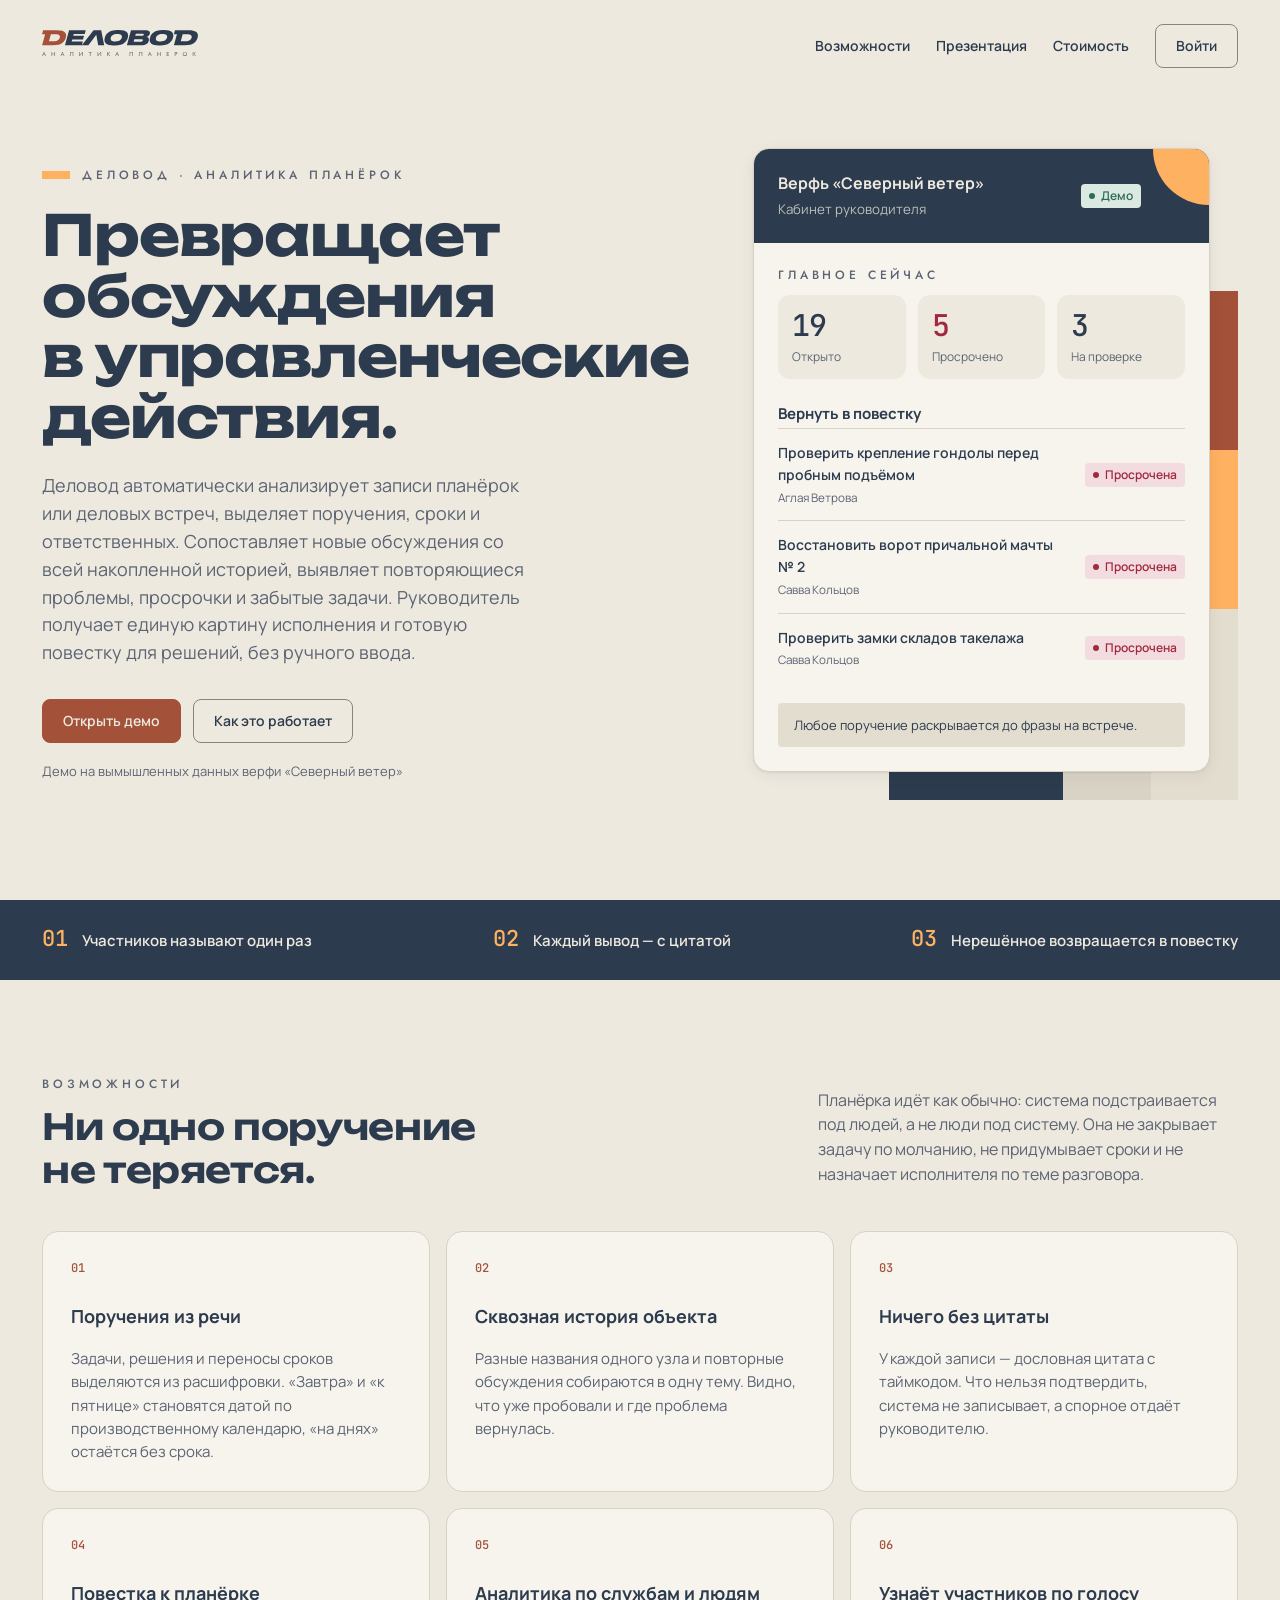
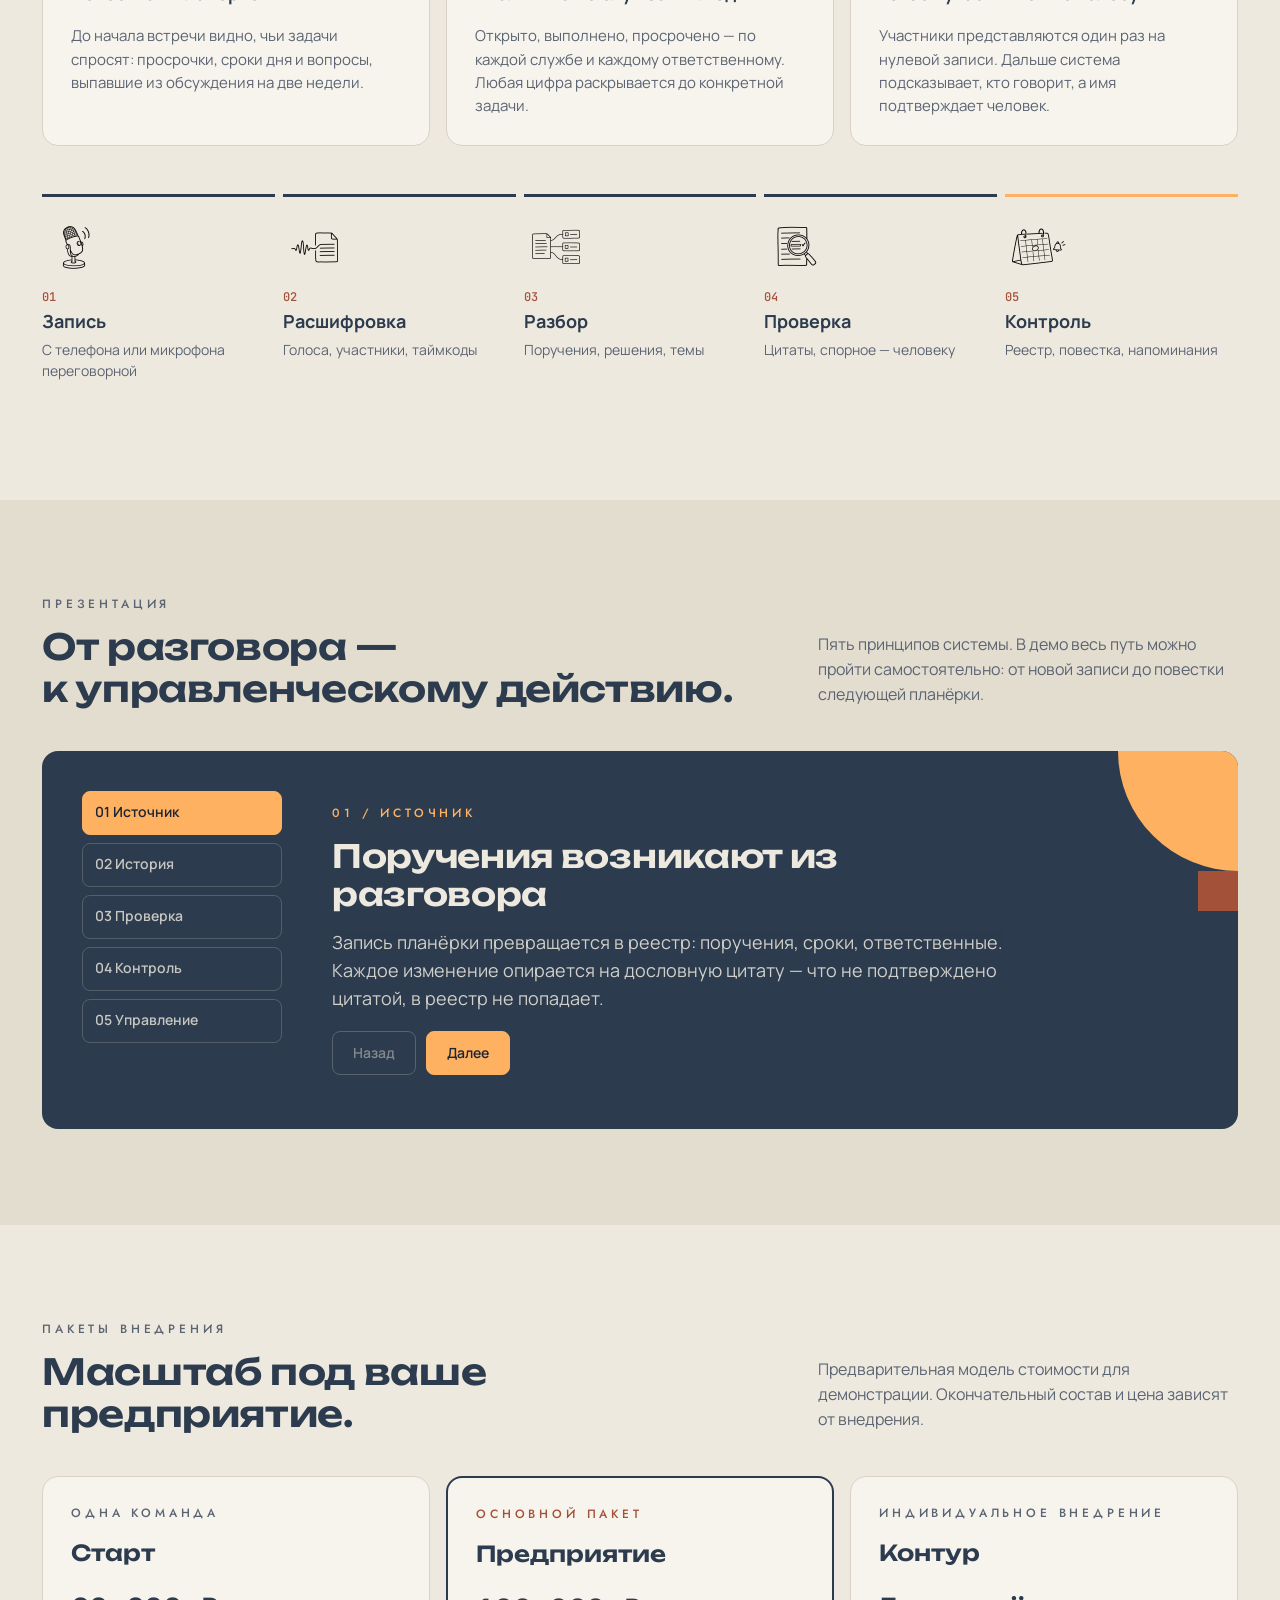
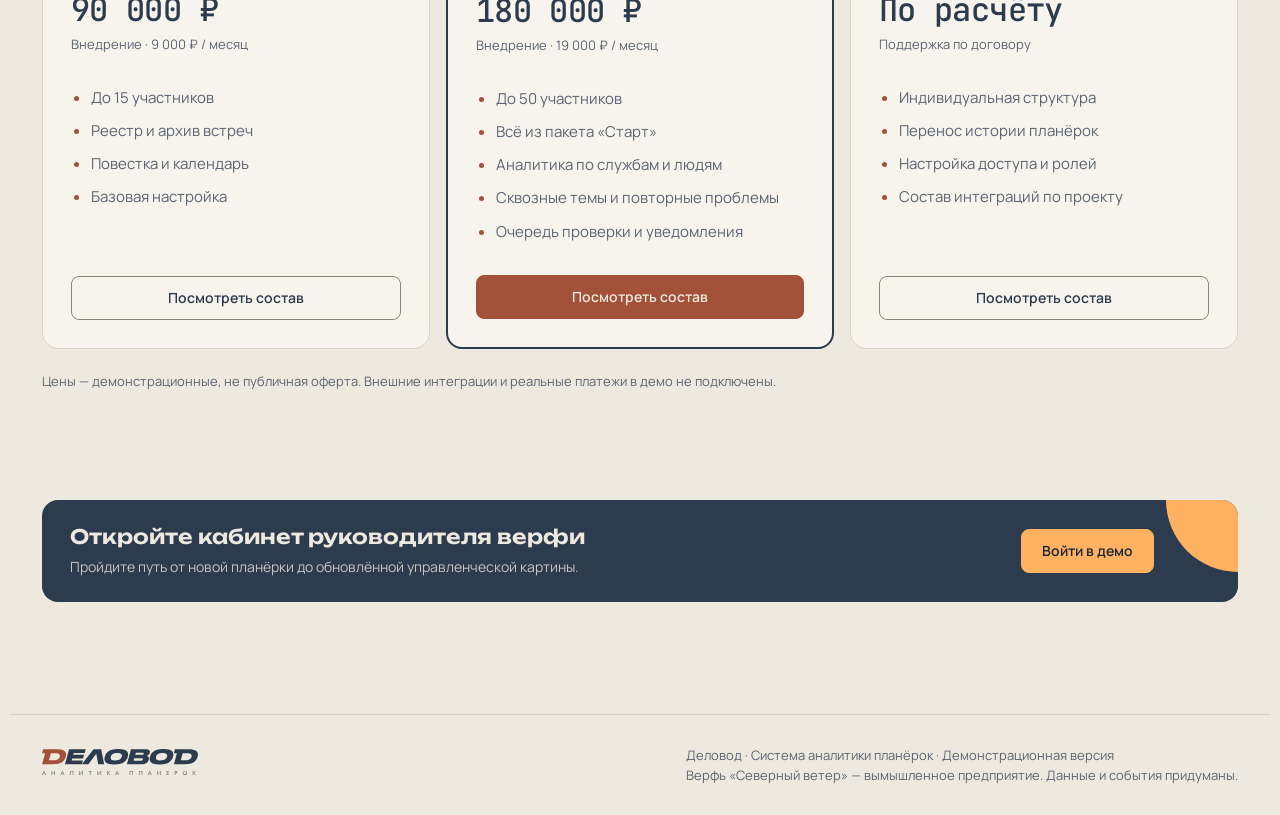
==== index.html @ caef92b6 "Обновить тексты главной страницы Co-Authored-By: Claude Opus 5.5 <noreply@anthropic.com> Claude-Sess" ====
<!doctype html><html lang="ru"><head><meta charset="utf-8"><meta name="viewport" content="width=device-width,initial-scale=1"><title>Деловод — аналитика планёрок</title><meta name="description" content="Деловод превращает обсуждения в управленческие действия: поручения, сроки и ответственные из записей планёрок, без ручного ввода. Интерактивное демо на вымышленных данных."><meta name="theme-color" content="#2c3b4d"><link rel="icon" href="favicon.svg" type="image/svg+xml"><link rel="stylesheet" href="style.css"></head><body><div id="app"></div><div id="toast" role="status" aria-live="polite"></div><dialog id="detail"><div id="detailbody"></div></dialog><script src="app.js"></script></body></html>
---- style.css ----
@import url('https://fonts.googleapis.com/css2?family=Unbounded:wght@500;600;700&family=Manrope:wght@400;500;600;700;800&family=Jost:wght@400;500&family=JetBrains+Mono:wght@400;500&display=swap');
/* Деловод — дизайн-система: палитра Palladian / Oatmeal / Blue Fantastic / Abyssal / Burning Flame / Truffle */
:root{
--surface:#eee9df;--surface-raised:#f7f4ee;--surface-sunken:#e3ddd0;--line:#d9d2c4;--line-strong:#8c8576;
--ink:#2c3b4d;--ink-muted:#5b6472;--ink-inverse:#eee9df;
--action:#a35139;--action-hover:#8e4430;--on-action:#eee9df;
--accent:#ffb162;--on-accent:#1b2632;--accent-soft:#f8dcbc;
--success:#2f6b57;--success-soft:#dce9e2;--warning:#8a5a00;--warning-soft:#f6e7c8;--danger:#a1283f;--danger-soft:#f3dcdf;--info:#2e5e8c;--info-soft:#dce5ef;
--oatmeal:#c9c1b1;--abyssal:#1b2632;--truffle:#a35139;--focus:#2c3b4d;
--f-display:"Unbounded","Arial Black",sans-serif;--f-sans:"Manrope",system-ui,sans-serif;--f-label:"Jost","Futura","Century Gothic",sans-serif;--f-mono:"JetBrains Mono",ui-monospace,monospace;
--shadow:0 1px 2px rgba(27,38,50,.08),0 4px 16px rgba(27,38,50,.06)}
*{box-sizing:border-box}html{scroll-behavior:smooth}
body{margin:0;font:16px/1.55 var(--f-sans);color:var(--ink);background:var(--surface);-webkit-font-smoothing:antialiased}
button,input,select{font:inherit}a{color:inherit;text-decoration:none}button,a,input,select{touch-action:manipulation}button{cursor:pointer}button:disabled{cursor:not-allowed;opacity:.45}
:focus-visible{outline:2px solid var(--focus);outline-offset:2px}
.on-dark :focus-visible,.sidebar-dark :focus-visible{outline-color:var(--accent)}
.num,.mono{font-family:var(--f-mono);font-variant-numeric:tabular-nums}

/* кнопки */
button,.btn{display:inline-flex;justify-content:center;align-items:center;gap:8px;min-height:44px;border:1px solid var(--line-strong);border-radius:8px;background:transparent;padding:0 20px;color:var(--ink);font:600 14px/1.2 var(--f-sans);white-space:nowrap;transition:background-color .15s,border-color .15s}
button:hover,.btn:hover{background:var(--surface-sunken)}
.primary{background:var(--action);color:var(--on-action);border-color:var(--action)}.primary:hover{background:var(--action-hover);border-color:var(--action-hover)}
.accent-btn{background:var(--accent);border-color:var(--accent);color:var(--on-accent)}.accent-btn:hover{background:#ffc587;border-color:#ffc587}
.subtle{border-color:transparent;color:var(--action)}.subtle:hover{background:var(--surface-sunken)}
.ghost-dark{border-color:rgba(238,233,223,.5);color:var(--ink-inverse)}.ghost-dark:hover{background:rgba(238,233,223,.08)}

/* логотип */
.brand{display:inline-flex;align-items:center}.brand img{display:block;height:auto}
.brand-lg img{width:184px}.brand-md img{width:156px}
.mark{display:none}

/* типографика */
.eyebrow{font:500 12px/16px var(--f-label);letter-spacing:.32em;text-transform:uppercase;color:var(--ink-muted)}
h1,h2,h3,p{margin-top:0}
h1{font:700 clamp(34px,4.4vw,60px)/1.08 var(--f-display);letter-spacing:-.02em}
h2{font:600 clamp(26px,2.8vw,40px)/1.18 var(--f-display);letter-spacing:-.01em}
h3{font:700 18px/1.4 var(--f-sans)}
.muted{color:var(--ink-muted)}.small{font-size:13px}

/* лендинг: шапка и первый экран */
.public-nav{max-width:1260px;margin:auto;height:92px;display:flex;align-items:center;justify-content:space-between;padding:0 32px;gap:24px}
.public-nav nav{display:flex;align-items:center;gap:26px;font-size:14px;font-weight:600}
.public-nav nav a:not(.btn):hover{color:var(--action)}
.hero{max-width:1260px;margin:auto;padding:56px 32px 100px;display:grid;grid-template-columns:1.05fr 1fr;gap:64px;align-items:center}
.hero h1{margin:22px 0 24px}
.hero p{font-size:18px;max-width:500px;color:var(--ink-muted)}
.hero-actions{display:flex;gap:12px;margin:32px 0 18px;flex-wrap:wrap}
.hero>div>.eyebrow{display:flex;align-items:center;gap:12px}
.hero>div>.eyebrow::before{content:"";width:28px;height:8px;background:var(--accent)}
.hero-visual{position:relative;padding:0 28px 28px 0}
.blocks{position:absolute;right:0;bottom:0;width:72%;height:78%;display:grid;grid-template-columns:2fr 1fr 1fr;grid-template-rows:1fr 1fr 1.2fr}
.blocks i{display:block}
.blocks i:nth-child(1){background:var(--oatmeal);grid-column:1/3}.blocks i:nth-child(2){background:var(--truffle)}
.blocks i:nth-child(3){background:var(--ink);grid-row:2/4}.blocks i:nth-child(4){background:var(--accent);grid-column:2/4}
.blocks i:nth-child(5){background:var(--oatmeal);opacity:.55}.blocks i:nth-child(6){background:var(--surface-sunken)}
.dash-preview{position:relative;background:var(--surface-raised);border:1px solid var(--line);border-radius:16px;box-shadow:var(--shadow);overflow:hidden}
.preview-head{position:relative;overflow:hidden;background:var(--ink);color:var(--ink-inverse);padding:22px 24px;display:flex;justify-content:space-between;align-items:center}
.preview-head::after{content:"";position:absolute;right:0;top:0;width:56px;height:56px;border-radius:0 0 0 56px;background:var(--accent)}
.preview-head>*{position:relative;z-index:1}.preview-head .chip{margin-right:44px}
.preview-head small{opacity:.75}
.preview-body{padding:24px}
.preview-stats{display:grid;grid-template-columns:repeat(3,1fr);gap:12px;margin:12px 0 24px}
.preview-stats>div{background:var(--surface);border-radius:12px;padding:12px 14px}
.preview-stats strong{display:block;font:500 30px/36px var(--f-mono);letter-spacing:-.02em}
.preview-stats small{font-size:12px;color:var(--ink-muted)}
.preview-body h3{font-size:15px;margin-bottom:4px}
.preview-row{padding:13px 0;border-top:1px solid var(--line);display:flex;justify-content:space-between;align-items:center;gap:15px;font-size:14px;font-weight:600}
.preview-row small{font-weight:400}
.hero-note{font-size:13px!important;margin:0!important}

/* бейджи статусов */
.chip{display:inline-flex;align-items:center;gap:6px;height:24px;font:600 12px/16px var(--f-sans);padding:0 8px;border-radius:4px;white-space:nowrap;background:var(--surface-sunken);color:var(--ink)}
.chip::before{content:"";width:6px;height:6px;border-radius:999px;background:currentColor;flex:none}
.chip.plain::before{display:none}
.red{color:var(--danger);background:var(--danger-soft)}.amber{color:var(--warning);background:var(--warning-soft)}.good{color:var(--success);background:var(--success-soft)}.info{color:var(--info);background:var(--info-soft)}.chip.hot{background:var(--accent);color:var(--on-accent)}

/* полоса и секции */
.strip{background:var(--ink);color:var(--ink-inverse);padding:28px 32px}
.strip-inner{max-width:1196px;margin:auto;display:flex;justify-content:space-between;gap:22px;font-size:15px;font-weight:600}
.strip strong{color:var(--accent);font:500 22px/1 var(--f-mono);margin-right:14px}
.section{max-width:1260px;padding:96px 32px;margin:auto}
.section-head{display:flex;justify-content:space-between;gap:40px;align-items:end;margin-bottom:40px}
.section-head h2{margin:14px 0 0}
.section-head p{max-width:420px;color:var(--ink-muted);margin-bottom:4px}
.cards{display:grid;grid-template-columns:repeat(3,1fr);gap:16px}
.feature{background:var(--surface-raised);border:1px solid var(--line);border-radius:16px;padding:28px}
.feature-num{font:500 12px/16px var(--f-mono);color:var(--action);margin-bottom:28px;display:block}
.feature p{margin-bottom:0;color:var(--ink-muted);font-size:15px}
.flow{display:grid;grid-template-columns:repeat(5,1fr);gap:8px;margin-top:48px}
.flow article{border-top:3px solid var(--ink);padding:18px 16px 8px 0}
.flow article:last-child{border-top-color:var(--accent)}
.flow img{display:block;width:64px;height:64px;margin-bottom:10px}
.flow b{display:block;font:500 12px/16px var(--f-mono);color:var(--action);margin-bottom:4px}
.flow h3{margin-bottom:4px}.flow p{font-size:14px;color:var(--ink-muted)}
.dark-section{background:var(--surface-sunken)}

/* презентация */
.presentation{position:relative;overflow:hidden;display:grid;grid-template-columns:200px 1fr;gap:30px;background:var(--ink);border-radius:16px;color:var(--ink-inverse);padding:40px;min-height:360px}
.presentation::after{content:"";position:absolute;right:0;top:0;width:120px;height:120px;border-radius:0 0 0 120px;background:var(--accent)}
.presentation::before{content:"";position:absolute;right:0;top:120px;width:40px;height:40px;background:var(--truffle)}
.presentation>*{position:relative;z-index:1}
.slide-list{display:flex;flex-direction:column;gap:8px}
.slide-list button{text-align:left;justify-content:start;color:var(--ink-inverse);opacity:.8;border-color:rgba(238,233,223,.25);background:transparent;padding:0 12px;font-weight:600}
.slide-list button:hover{background:rgba(238,233,223,.08);opacity:1}
.slide-list .active,.slide-list .active:hover{opacity:1;color:var(--on-accent);background:var(--accent);border-color:var(--accent)}
.slide-content{padding:14px 140px 14px 20px}
.slide-content h3{font:600 32px/1.2 var(--f-display);letter-spacing:-.01em;margin:16px 0}
.slide-content p{max-width:680px;opacity:.85;font-size:18px}
.slide-content .eyebrow{color:var(--accent)}

/* стоимость */
.price{display:flex;flex-direction:column}
.price h3{font:600 22px/1.3 var(--f-display);margin-bottom:8px}
.price strong{font:500 32px/1.2 var(--f-mono);letter-spacing:-.02em;margin:16px 0 4px}
.price ul{padding-left:20px;color:var(--ink-muted);font-size:15px;flex:1;margin:22px 0}
.price li{margin:10px 0}.price li::marker{color:var(--action)}
.price.featured{border:2px solid var(--ink)}.price.featured .eyebrow{color:var(--action)}
.public-footer{padding:30px 32px;border-top:1px solid var(--line);max-width:1260px;margin:auto;display:flex;justify-content:space-between;align-items:center;gap:25px;font-size:13px;color:var(--ink-muted)}

/* вход */
.login-wrap{min-height:100vh;display:grid;grid-template-columns:1fr 1fr}
.login-story{position:relative;overflow:hidden;padding:50px 10%;background:var(--ink);color:var(--ink-inverse);display:flex;flex-direction:column;justify-content:space-between}
.login-story::after{content:"";position:absolute;right:0;top:0;width:160px;height:160px;border-radius:0 0 0 160px;background:var(--accent)}
.login-story::before{content:"";position:absolute;right:0;top:160px;width:52px;height:52px;background:var(--truffle)}
.login-story>*{position:relative;z-index:1}
.login-story h1{font-size:clamp(34px,3.6vw,50px);max-width:520px;margin-top:20px}
.login-story p{opacity:.8;max-width:440px}
.login-story .eyebrow{color:var(--accent)}
.login-card{align-self:center;margin:auto;width:min(440px,90%);padding:30px}
.login-card h2{font-size:28px;margin:28px 0 8px}
.form-field{display:grid;gap:6px;margin:20px 0}
.form-field label{font-size:14px;font-weight:600}
input,select{min-height:44px;border:1px solid var(--line-strong);border-radius:4px;padding:0 12px;background:var(--surface-raised);color:var(--ink);min-width:0;font-size:14px}
input[type=file]{min-height:0;padding:8px;border-style:dashed}
input{width:100%}
.login-card .btn,.login-card button{width:100%}
.divider{border-top:1px solid var(--line);margin:22px 0}

/* кабинет: каркас по шаблону экранов */
.shell{display:grid;grid-template-columns:240px 1fr;min-height:100vh;background:var(--surface)}
.sidebar{background:var(--surface);color:var(--ink);position:fixed;left:0;top:0;bottom:0;width:240px;display:flex;flex-direction:column;padding:24px 10px 16px;overflow:auto}
.sidebar .brand{margin:0 12px 22px}
.org{padding:12px;border:1px solid var(--line);border-radius:8px;font-size:14px;margin:0 2px 20px;background:var(--surface-raised)}
.org b{font-weight:700}.org small{display:block;color:var(--ink-muted);margin-top:2px;font-size:12px}
.sidebar nav{display:flex;flex-direction:column;gap:2px}
.sidebar nav a{white-space:nowrap;display:flex;align-items:center;gap:12px;font-size:14px;font-weight:600;min-height:44px;padding:0 12px;border-radius:8px;color:var(--ink-muted)}
.sidebar nav a:hover{background:var(--surface-sunken);color:var(--ink)}
.sidebar nav a.active{background:var(--ink);color:var(--ink-inverse)}
.sidebar nav a em{margin-left:auto;font:500 12px/16px var(--f-mono);font-style:normal;color:var(--danger)}
.sidebar nav a.active em{color:var(--accent)}
.nav-icon{width:18px;height:18px;flex:none;display:grid;place-items:center}.nav-icon svg{width:18px;height:18px}
.sidebar-bottom{margin-top:auto;padding-top:24px;font-size:12px}
.sidebar-bottom a{display:block;margin:8px 14px;color:var(--ink-muted);font-weight:600}
.sidebar-bottom a:hover{color:var(--action)}
.main-shell{grid-column:2;min-width:0;background:var(--surface-raised);border-radius:16px;margin:8px 8px 8px 0}
.topbar{border-bottom:1px solid var(--line);height:76px;padding:0 32px;display:flex;align-items:center;justify-content:space-between;gap:20px}
.topbar .muted{font-size:14px}
.topbar-right{display:flex;align-items:center;gap:14px;font-size:14px;font-weight:600}
.topbar-right a:hover{color:var(--action)}
.avatar{background:var(--accent);color:var(--on-accent);width:32px;height:32px;border-radius:999px;display:grid;place-items:center;font:700 12px/1 var(--f-sans)}
.workspace{padding:28px 32px 40px;max-width:1600px;margin:auto}
.page-title{display:flex;justify-content:space-between;align-items:center;gap:22px;margin-bottom:24px}
.page-title h1{font:600 26px/32px var(--f-display);letter-spacing:-.01em;margin:0 0 4px}
.page-title p{font-size:13px;color:var(--ink-muted);margin:0}

/* плитки показателей */
.metrics{display:grid;grid-template-columns:repeat(4,1fr);gap:12px;margin-bottom:20px}
.metric{padding:16px 18px;background:var(--surface);border:1px solid transparent;border-radius:12px;display:block;text-align:left;font-weight:400;transition:border-color .15s}
.metric:hover{border-color:var(--line-strong)}
.metric span{font-size:13px;font-weight:600;display:flex;align-items:center;gap:6px}
.metric span::before{content:"";width:6px;height:6px;border-radius:999px;background:var(--ink-muted)}
.metric strong{display:block;font:500 32px/36px var(--f-mono);letter-spacing:-.02em;margin:10px 0 2px}
.metric small{font-size:12px;color:var(--ink-muted)}
.metric.alert{background:var(--danger-soft)}.metric.alert strong{color:var(--danger)}.metric.alert span::before{background:var(--danger)}
.metric.warn span::before{background:var(--warning)}.metric.warn strong{color:var(--warning)}
.metric.hot{background:var(--accent)}.metric.hot span::before{background:var(--on-accent)}.metric.hot small{color:var(--on-accent);opacity:.8}

/* панели */
.grid2{display:grid;grid-template-columns:1.35fr 1fr;gap:16px;margin-bottom:16px}
.panel{border:1px solid var(--line);background:var(--surface-raised);border-radius:16px;overflow:hidden}
.panel-head{padding:16px 22px;border-bottom:1px solid var(--line);display:flex;justify-content:space-between;align-items:center;gap:12px}
.panel-head h3{margin:0;font:500 11px/16px var(--f-label);letter-spacing:.26em;text-transform:uppercase}
.panel-body{padding:20px 22px}
.panel-head a{font-size:13px;color:var(--action);font-weight:600}.panel-head a:hover{text-decoration:underline}
.attention{padding:14px 22px;border-bottom:1px solid var(--line);display:flex;justify-content:space-between;gap:16px;align-items:center;cursor:pointer}
.attention:last-child{border:0}.attention:hover{background:var(--surface)}
.attention b{font-size:14px;display:block;margin-bottom:2px}.attention small{color:var(--ink-muted);font-size:12px}
.banner{position:relative;overflow:hidden;background:var(--ink);color:var(--ink-inverse);border-radius:16px;padding:24px 28px;margin-bottom:16px;display:flex;justify-content:space-between;gap:24px;align-items:center}
.banner::after{content:"";position:absolute;right:0;top:0;width:72px;height:72px;border-radius:0 0 0 72px;background:var(--accent)}
.banner>*{position:relative;z-index:1}.banner>:last-child{margin-right:56px}
.banner h3{margin:0 0 6px;font:600 20px/1.3 var(--f-display)}
.banner p{font-size:14px;opacity:.8;margin:0}
.banner .eyebrow{color:var(--accent)}
.toolbar{display:flex;gap:10px;flex-wrap:wrap;margin-bottom:18px}.toolbar input{flex:1;min-width:170px}

/* таблицы */
.table-wrap{overflow:auto}
table{width:100%;border-collapse:collapse;text-align:left;font-size:14px}
th{background:var(--surface);color:var(--ink-muted);font:500 10px/14px var(--f-label);letter-spacing:.24em;text-transform:uppercase;white-space:nowrap;padding:12px 20px;border-bottom:1px solid var(--line-strong)}
td{padding:14px 20px;border-bottom:1px solid var(--line);vertical-align:middle}
tr:last-child td{border-bottom:0}
tbody tr.clickable{cursor:pointer}tbody tr.clickable:hover{background:var(--surface)}
td b{font-size:14px}td small{display:block;font-size:12px;color:var(--ink-muted);margin-top:3px}
td .num{font-size:13px;white-space:nowrap}
.cell-title{min-width:240px;max-width:420px}

/* полосы нагрузки */
.bars{display:flex;flex-direction:column;gap:16px}
.bar-row{font-size:14px}.bar-row a:hover .bar-label span:first-child{color:var(--action)}
.bar-label{display:flex;justify-content:space-between;margin-bottom:6px;gap:15px;font-weight:600}
.bar-label .num{font-weight:500;font-size:13px}
.bar-track{background:var(--surface);border-radius:2px;height:10px;display:flex;gap:2px;overflow:hidden}
.bar-fill{background:var(--oatmeal);height:100%}.bar-over{background:var(--danger);height:100%}
.legend{font-size:12px;font-weight:600;color:var(--ink);margin-top:18px;display:flex;gap:16px}
.legend i{display:inline-block;width:14px;height:8px;background:var(--oatmeal);margin-right:6px}.legend .over{background:var(--danger)}
.empty{text-align:center;padding:55px 20px;color:var(--ink-muted)}

/* календарь */
.calendar-grid{display:grid;grid-template-columns:repeat(7,1fr);gap:1px;background:var(--line);border:1px solid var(--line);border-radius:8px;overflow:hidden}
.day{min-height:118px;background:var(--surface-raised);padding:10px;min-width:0}
.day.today{background:var(--accent-soft)}
.day-number{font:500 13px/1 var(--f-mono);margin-bottom:9px}
.day.today .day-number::after{content:"сегодня";font:600 11px/1 var(--f-sans);margin-left:8px;color:var(--action)}
.day-head{padding:10px;background:var(--surface);text-align:center;font:500 10px/14px var(--f-label);letter-spacing:.24em;text-transform:uppercase;color:var(--ink-muted)}
.cal-task{display:block;width:100%;min-height:0;text-align:left;font:600 12px/1.3 var(--f-sans);padding:5px 7px;margin-bottom:4px;border:0;background:var(--surface-sunken);color:var(--ink);border-radius:4px;overflow:hidden;text-overflow:ellipsis;white-space:nowrap}
.cal-task:hover{background:var(--oatmeal)}

/* планёрки, проверка, цитаты */
.meet-card{display:flex;justify-content:space-between;gap:24px;padding:20px 22px;border-bottom:1px solid var(--line);align-items:center}
.meet-card h3{margin:0 0 4px;font-size:16px}.meet-card p{margin:0;font-size:13px;color:var(--ink-muted)}
.meet-card .eyebrow{font-family:var(--f-mono);letter-spacing:0;text-transform:none;font-size:12px}
.review-card{padding:22px;border-bottom:1px solid var(--line)}.review-card:last-child{border:0}
.review-card h3{margin-bottom:12px}
.quote{background:var(--accent-soft);border-radius:4px;padding:12px 16px;font-size:15px;margin:12px 0;color:var(--ink)}
.quote small{display:block;font:500 12px/16px var(--f-mono);color:var(--ink);opacity:.75;margin-top:8px}
.actions{display:flex;gap:10px;flex-wrap:wrap;margin-top:18px}

/* загрузка: шаги процесса с фирменными иконками */
.steps{display:grid;grid-template-columns:repeat(5,1fr);gap:8px;margin:24px 0}
.step{border-top:3px solid var(--line);padding:14px 4px 4px;font-size:14px;font-weight:700;color:var(--ink-muted);display:flex;flex-direction:column;gap:8px}
.step img{width:56px;height:56px;opacity:.4}
.step b{display:block;font:500 12px/16px var(--f-mono);color:inherit}
.step.done{border-top-color:var(--ink);color:var(--ink)}.step.done img{opacity:1}
.step.running{border-top-color:var(--accent);color:var(--ink)}.step.running img{opacity:1}.step.running b{color:var(--action)}
progress{-webkit-appearance:none;appearance:none;width:100%;height:10px;border:0;border-radius:2px;background:var(--surface-sunken);overflow:hidden}progress::-webkit-progress-bar{background:var(--surface-sunken)}progress::-webkit-progress-value{background:var(--ink)}progress::-moz-progress-bar{background:var(--ink)}
.upload-box{border:1px dashed var(--line-strong);background:var(--surface);padding:28px;text-align:center;border-radius:8px}
.upload-box img{width:64px;height:64px;display:block;margin:0 auto 6px}
.upload-box p{font-size:14px;color:var(--ink-muted)}
.logline{padding:11px 0;border-bottom:1px solid var(--line);font-size:14px;display:flex;gap:18px}
.logline:last-child{border-bottom:0}
.logline time{font:500 12px/20px var(--f-mono);color:var(--ink-muted);min-width:48px}
.notification{padding:22px;border-bottom:1px solid var(--line)}.notification:last-child{border-bottom:0}
.notification h3{font-size:16px;margin-bottom:6px}.notification p{font-size:14px;color:var(--ink-muted);margin-bottom:12px}

/* график поступления */
.report-grid{display:grid;grid-template-columns:repeat(8,1fr);height:200px;align-items:end;gap:12px;padding-top:20px;border-bottom:1px solid var(--line-strong)}
.chart-col{text-align:center;font-size:11px;color:var(--ink-muted);display:flex;flex-direction:column;justify-content:flex-end;height:100%}
.chart-col div{background:var(--accent);border-radius:3px 3px 0 0;width:100%;max-width:28px;margin:6px auto 8px}
.chart-col strong{font:500 12px/1 var(--f-mono);color:var(--ink)}
.chart-col:hover div{background:var(--truffle)}

/* модальные окна, уведомления */
dialog{border:1px solid var(--line);border-radius:16px;width:min(800px,calc(100% - 32px));max-height:88vh;padding:0;box-shadow:var(--shadow);color:var(--ink);background:var(--surface-raised)}
dialog::backdrop{background:rgba(27,38,50,.55);backdrop-filter:blur(2px)}
.modal-head{display:flex;justify-content:space-between;align-items:start;gap:20px;padding:24px 28px;border-bottom:1px solid var(--line)}
.modal-head h2{font:600 20px/1.3 var(--f-display);margin:6px 0 0}
.modal-head .eyebrow{font-family:var(--f-mono);letter-spacing:0;text-transform:none;font-size:12px}
.modal-body{padding:24px 28px}
.modal-head button{min-height:40px;padding:0 14px;font-size:22px;border-color:transparent}
.detail-meta{display:grid;grid-template-columns:repeat(3,1fr);gap:16px;margin-bottom:26px;font-size:14px;font-weight:600}
.detail-meta>div{background:var(--surface);border-radius:8px;padding:10px 12px}
.detail-meta small{display:block;color:var(--ink-muted);margin-bottom:4px;font-weight:400;font-size:12px}
.timeline{border-left:2px solid var(--line);padding-left:22px;margin-left:4px}
.timeline article{position:relative;margin-bottom:26px}
.timeline article::before{content:"";position:absolute;left:-28px;top:4px;width:10px;height:10px;background:var(--ink)}
.timeline article:last-child::before{background:var(--accent)}
.timeline .eyebrow{font-family:var(--f-mono);letter-spacing:0;text-transform:none;color:var(--ink-muted)}
.timeline h3{font-size:16px;margin-bottom:6px}.timeline p{font-size:14px;color:var(--ink-muted)}
#toast{position:fixed;bottom:24px;right:24px;max-width:440px;padding:14px 20px;background:var(--ink);color:var(--ink-inverse);border-radius:8px;box-shadow:var(--shadow);z-index:10;opacity:0;pointer-events:none;transition:opacity .15s;font-size:14px}
#toast.show{opacity:1}
.menu-toggle{display:none}.danger-link{color:var(--danger)}
.transcript-row{padding:14px 0;border-bottom:1px solid var(--line);display:grid;grid-template-columns:80px 1fr;gap:12px;font-size:14px}
.transcript-row:last-child{border-bottom:0}
.transcript-row time{font:500 12px/21px var(--f-mono);color:var(--action)}
.transcript-row b{display:block;margin-bottom:2px}
.cost-note{font-size:13px;color:var(--ink-muted);margin-top:22px}
.inline-note{padding:12px 16px;border-radius:4px;background:var(--surface-sunken);font-size:13px;margin-top:20px}
.date-controls{display:flex;gap:10px;align-items:center}.date-controls button{min-width:44px;padding:0}
.public-nav .menu-toggle{display:none}

@media(min-width:1600px){.workspace{padding:36px 48px}.topbar{padding:0 48px}}
@media(max-width:1100px){.hero{gap:32px;padding-top:40px}.shell{grid-template-columns:210px 1fr}.sidebar{width:210px}.brand-lg img{width:160px}.workspace{padding:24px}.topbar{padding:0 24px}.metrics{grid-template-columns:repeat(2,1fr)}.grid2{grid-template-columns:1fr}.public-nav nav{gap:16px}.hero p{font-size:16px}.day{padding:7px}.flow{grid-template-columns:repeat(3,1fr)}.steps{grid-template-columns:repeat(3,1fr)}.slide-content{padding-right:20px}.presentation::after,.presentation::before{display:none}}
@media(max-width:760px){.public-nav{padding:0 20px;height:72px}.public-nav nav a:not(.btn){display:none}.brand-md img{width:132px}.hero{grid-template-columns:1fr;padding:28px 20px 64px;gap:40px}.hero-visual{padding:0 16px 16px 0}.strip-inner{flex-direction:column;gap:14px}.section{padding:56px 20px}.section-head{display:block}.section-head p{margin-top:16px}.cards{grid-template-columns:1fr}.flow{grid-template-columns:1fr 1fr}.presentation{grid-template-columns:1fr;padding:24px;gap:20px}.slide-list{flex-direction:row;overflow:auto}.slide-list button{white-space:nowrap}.slide-content{padding:0}.slide-content h3{font-size:24px}.public-footer{flex-direction:column;align-items:flex-start;padding:24px 20px}.login-wrap{grid-template-columns:1fr}.login-story{display:none}.login-card{padding:30px 10px}.shell{display:block}.sidebar{display:none;width:260px;z-index:5;background:var(--surface)}.shell.menu-open .sidebar{display:flex;box-shadow:0 0 0 100vw rgba(27,38,50,.55)}.main-shell{width:auto;margin:0;border-radius:0}.topbar{height:64px;padding:0 16px}.topbar .muted,.topbar-right .username{display:none}.menu-toggle{display:inline-flex;padding:0 12px}.workspace{padding:20px 16px}.page-title{align-items:start;flex-wrap:wrap}.page-title h1{font-size:22px;line-height:28px}.metrics{gap:8px}.metric{padding:14px}.metric strong{font-size:26px;line-height:30px}.banner{padding:20px;align-items:start;flex-direction:column}.banner>:last-child{margin-right:0}.calendar-grid{grid-template-columns:repeat(7,minmax(92px,1fr));min-width:644px}.calendar-wrap{overflow:auto}.steps{grid-template-columns:1fr 1fr}.meet-card{flex-direction:column;align-items:start;gap:14px}.detail-meta{grid-template-columns:1fr 1fr}.modal-head,.modal-body{padding:20px}.date-controls{flex-wrap:wrap}.toolbar select{flex:1}.hero-actions .btn{flex:1}.topbar-right{gap:10px}.preview-stats strong{font-size:24px;line-height:30px}}
@media(prefers-reduced-motion:reduce){html{scroll-behavior:auto}*{transition:none!important}}
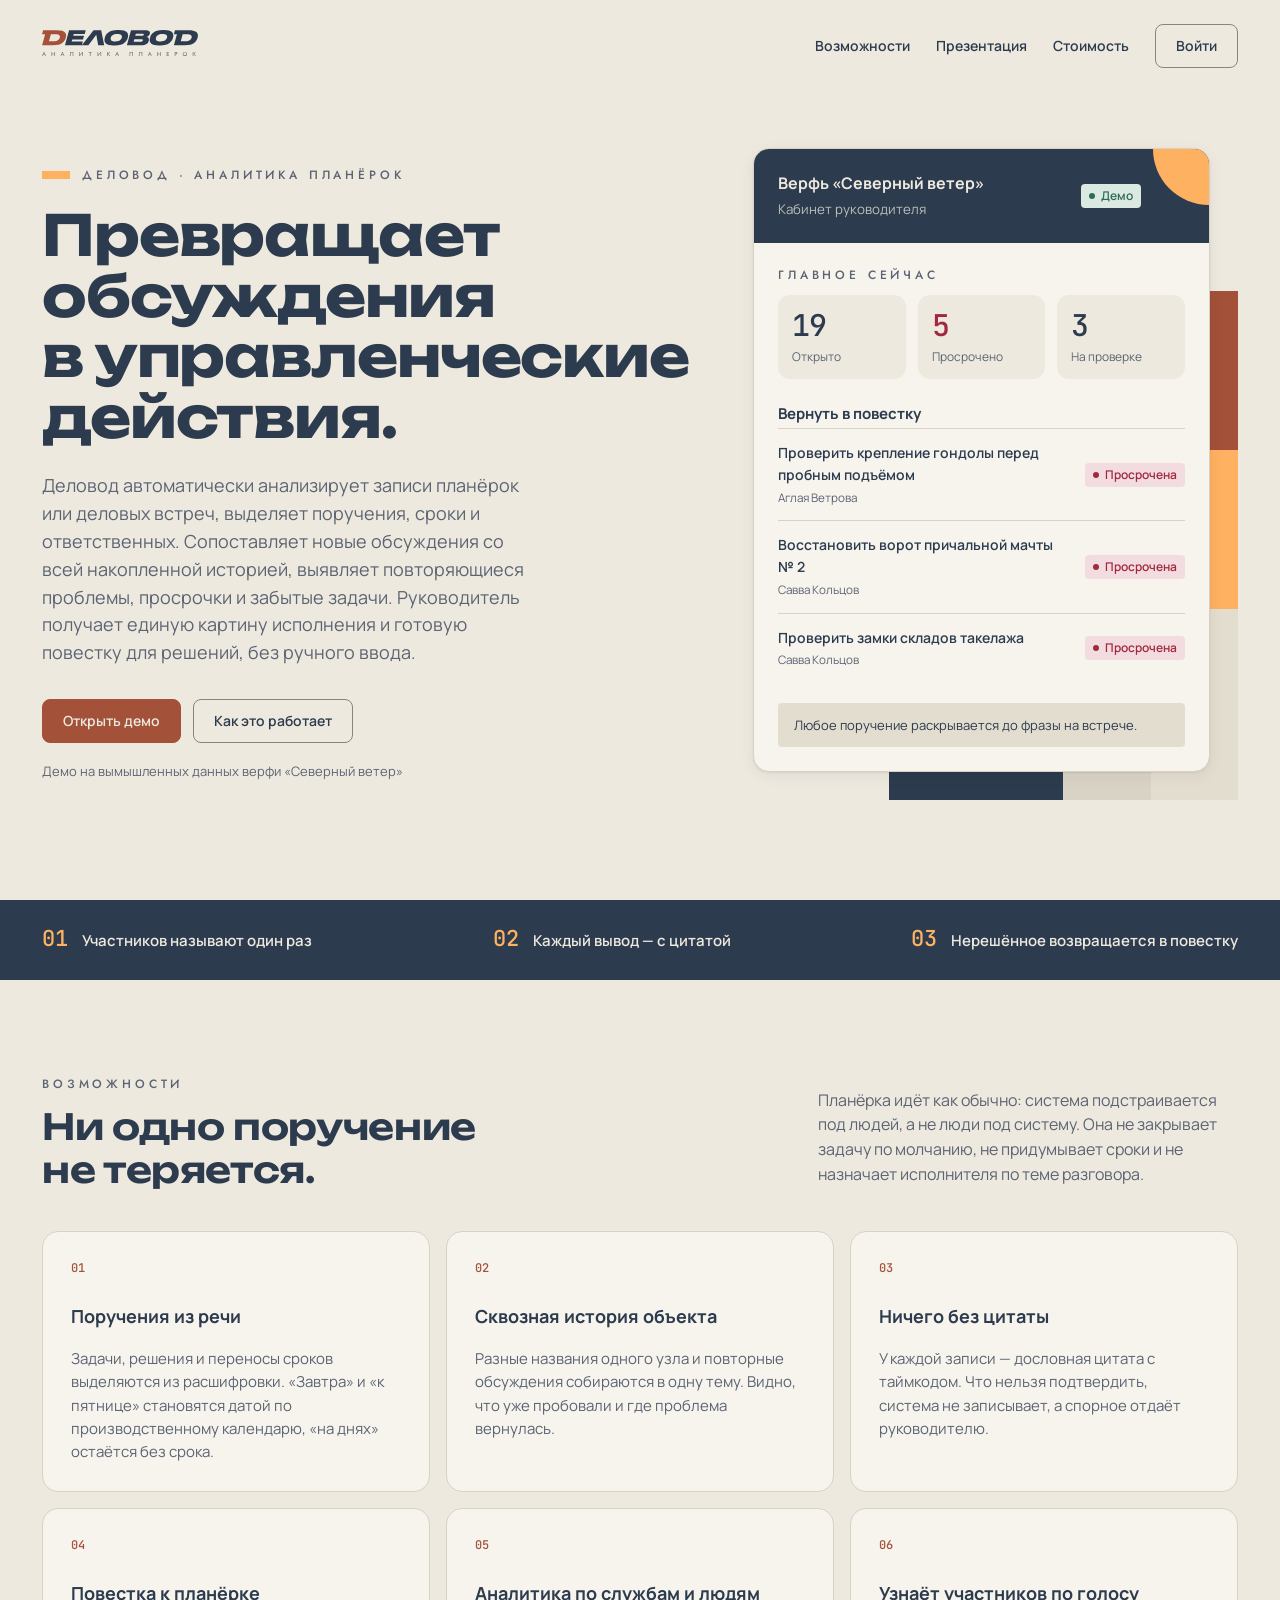
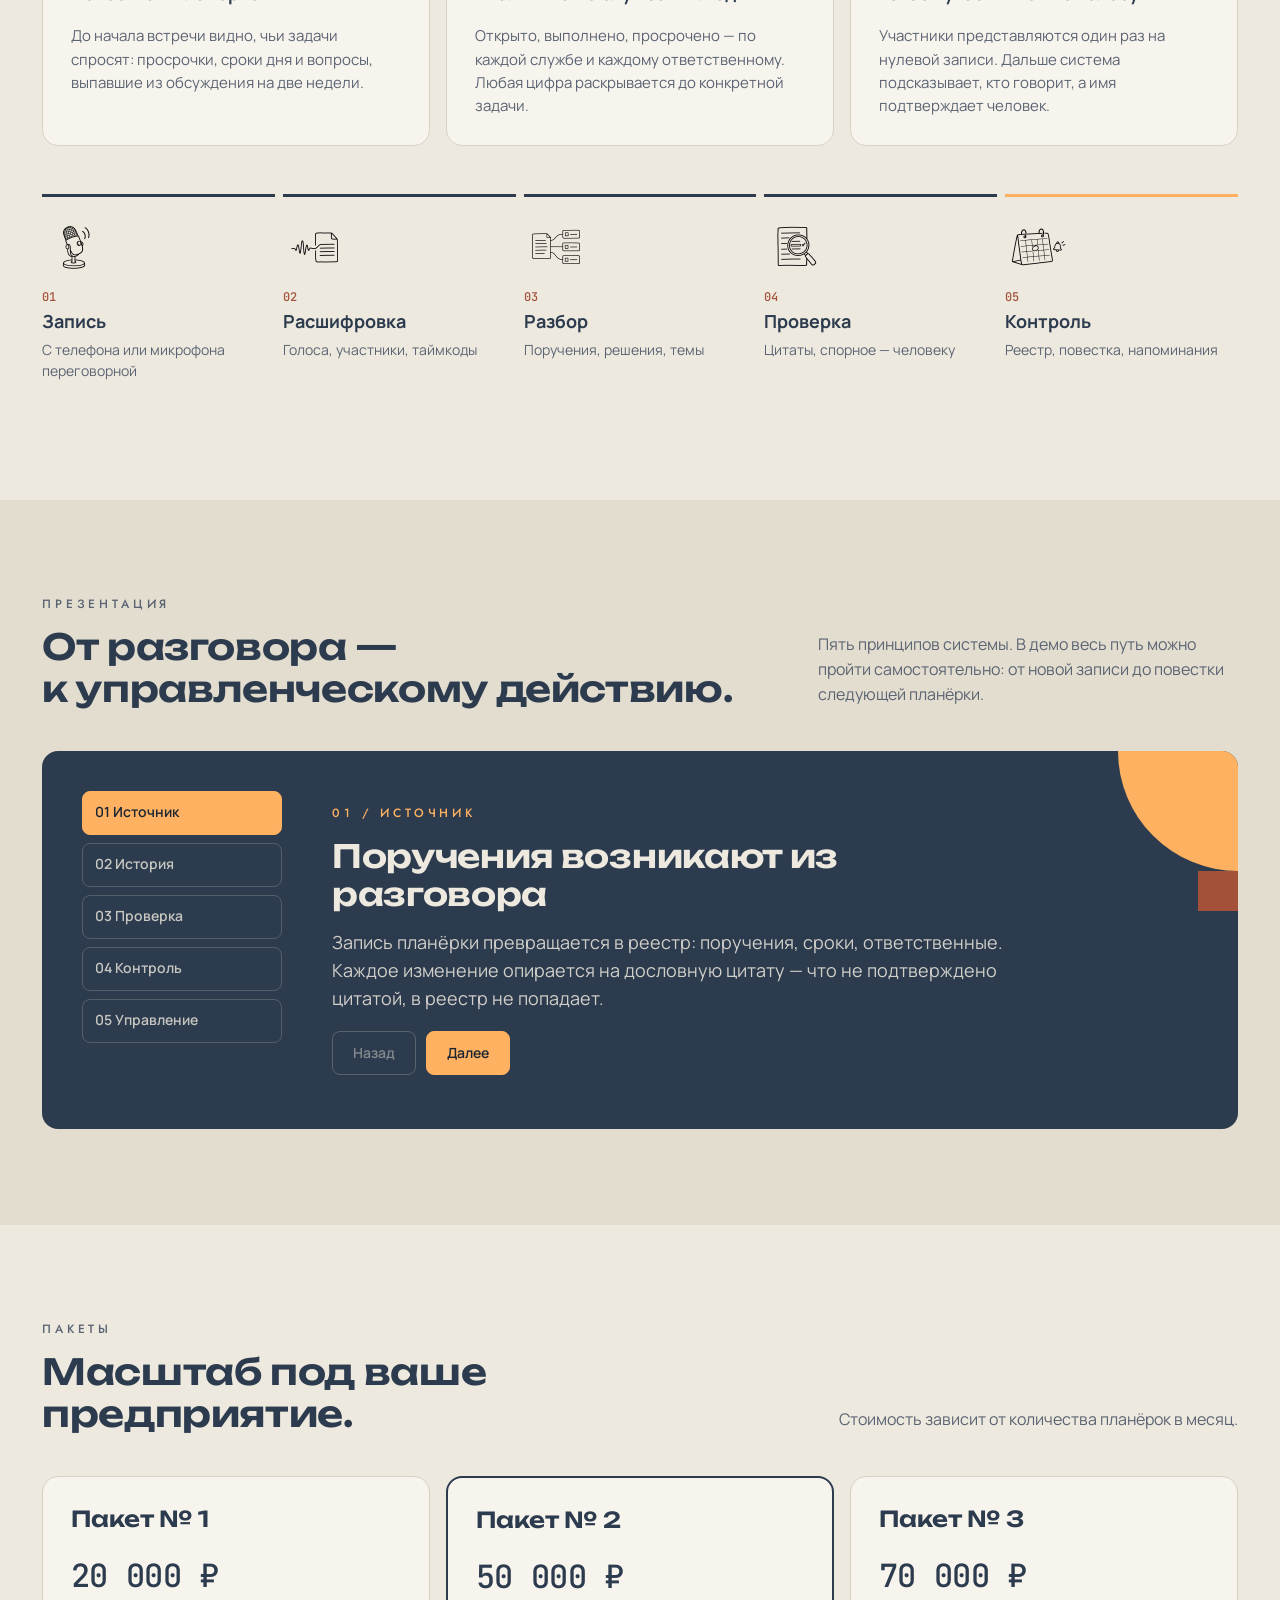
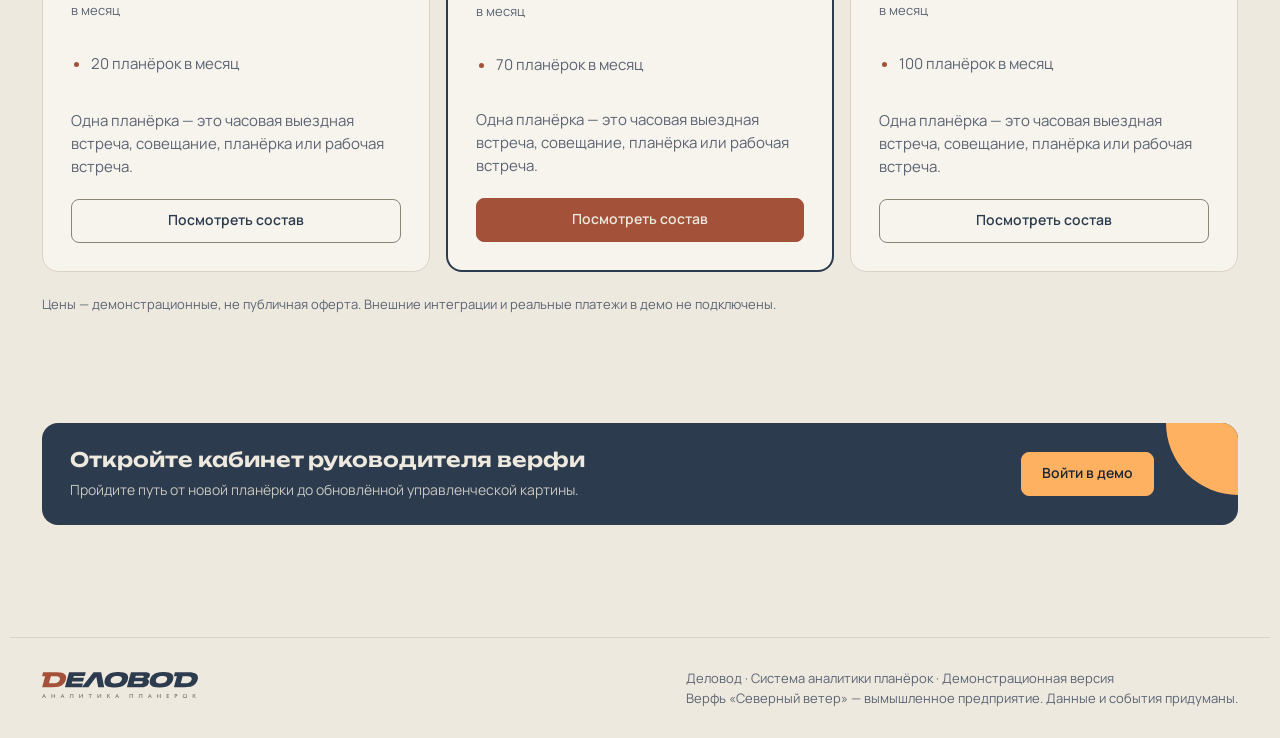
==== commit d668c40e: "Превью для ссылок в соцсетях (Open Graph и Twitter Card) Добавлены теги og:* и twitter:* с картинкой" ====
--- a/index.html
+++ b/index.html
@@ -1 +1 @@
-<!doctype html><html lang="ru"><head><meta charset="utf-8"><meta name="viewport" content="width=device-width,initial-scale=1"><title>Деловод — аналитика планёрок</title><meta name="description" content="Деловод превращает обсуждения в управленческие действия: поручения, сроки и ответственные из записей планёрок, без ручного ввода. Интерактивное демо на вымышленных данных."><meta name="theme-color" content="#2c3b4d"><link rel="icon" href="favicon.svg" type="image/svg+xml"><link rel="stylesheet" href="style.css"></head><body><div id="app"></div><div id="toast" role="status" aria-live="polite"></div><dialog id="detail"><div id="detailbody"></div></dialog><script src="app.js"></script></body></html>
+<!doctype html><html lang="ru"><head><meta charset="utf-8"><meta name="viewport" content="width=device-width,initial-scale=1"><title>Деловод — аналитика планёрок</title><meta name="description" content="Деловод превращает обсуждения в управленческие действия: поручения, сроки и ответственные из записей планёрок, без ручного ввода. Интерактивное демо на вымышленных данных."><meta name="theme-color" content="#2c3b4d"><link rel="canonical" href="https://iamkurakov.github.io/delovod/"><meta property="og:type" content="website"><meta property="og:site_name" content="Деловод"><meta property="og:locale" content="ru_RU"><meta property="og:url" content="https://iamkurakov.github.io/delovod/"><meta property="og:title" content="Деловод — аналитика планёрок"><meta property="og:description" content="Больше чем планёрки. Реальные результаты. Поручения, сроки и ответственные из записей планёрок — без ручного ввода."><meta property="og:image" content="https://iamkurakov.github.io/delovod/assets/og-image.jpg"><meta property="og:image:type" content="image/jpeg"><meta property="og:image:width" content="1200"><meta property="og:image:height" content="630"><meta property="og:image:alt" content="Деловод — аналитика планёрок: обзор и аналитика предприятия"><meta name="twitter:card" content="summary_large_image"><meta name="twitter:title" content="Деловод — аналитика планёрок"><meta name="twitter:description" content="Больше чем планёрки. Реальные результаты. Поручения, сроки и ответственные из записей планёрок — без ручного ввода."><meta name="twitter:image" content="https://iamkurakov.github.io/delovod/assets/og-image.jpg"><link rel="icon" href="favicon.svg" type="image/svg+xml"><link rel="stylesheet" href="style.css"></head><body><div id="app"></div><div id="toast" role="status" aria-live="polite"></div><dialog id="detail"><div id="detailbody"></div></dialog><script src="app.js"></script></body></html>
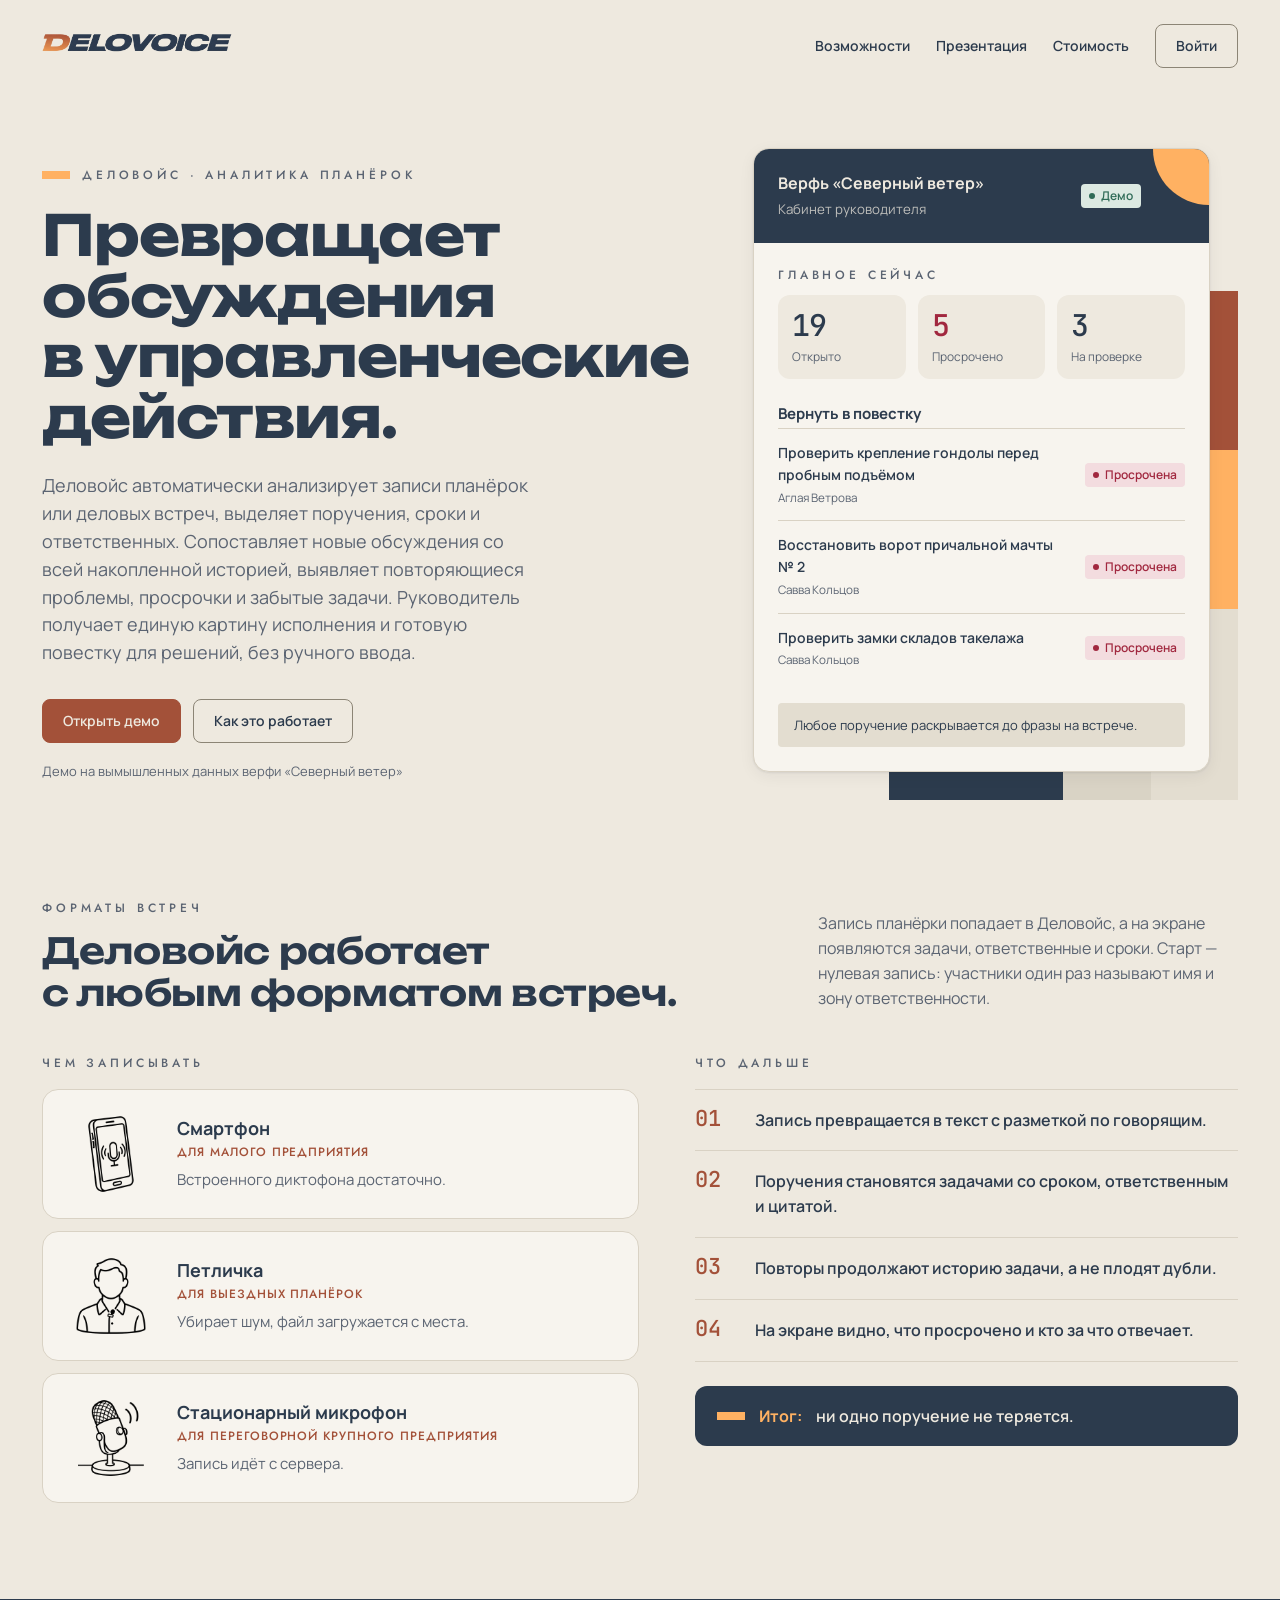
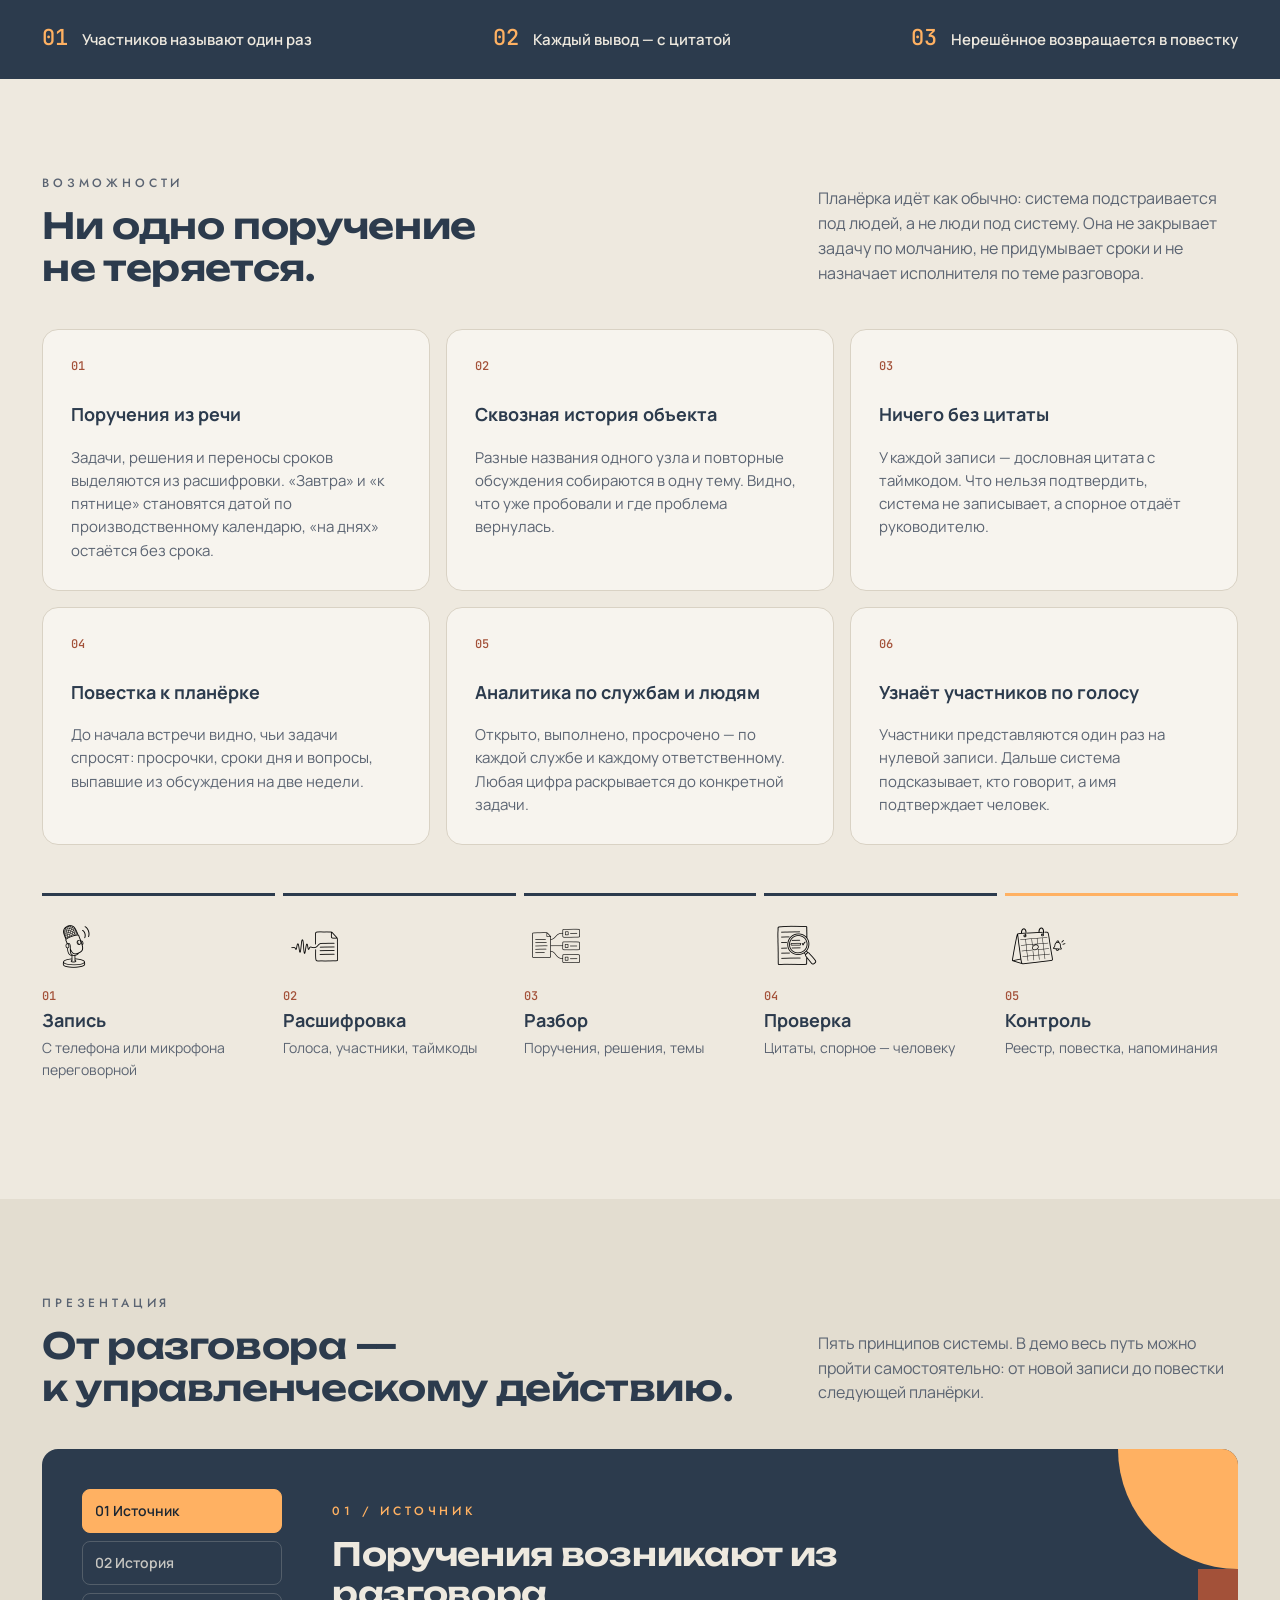
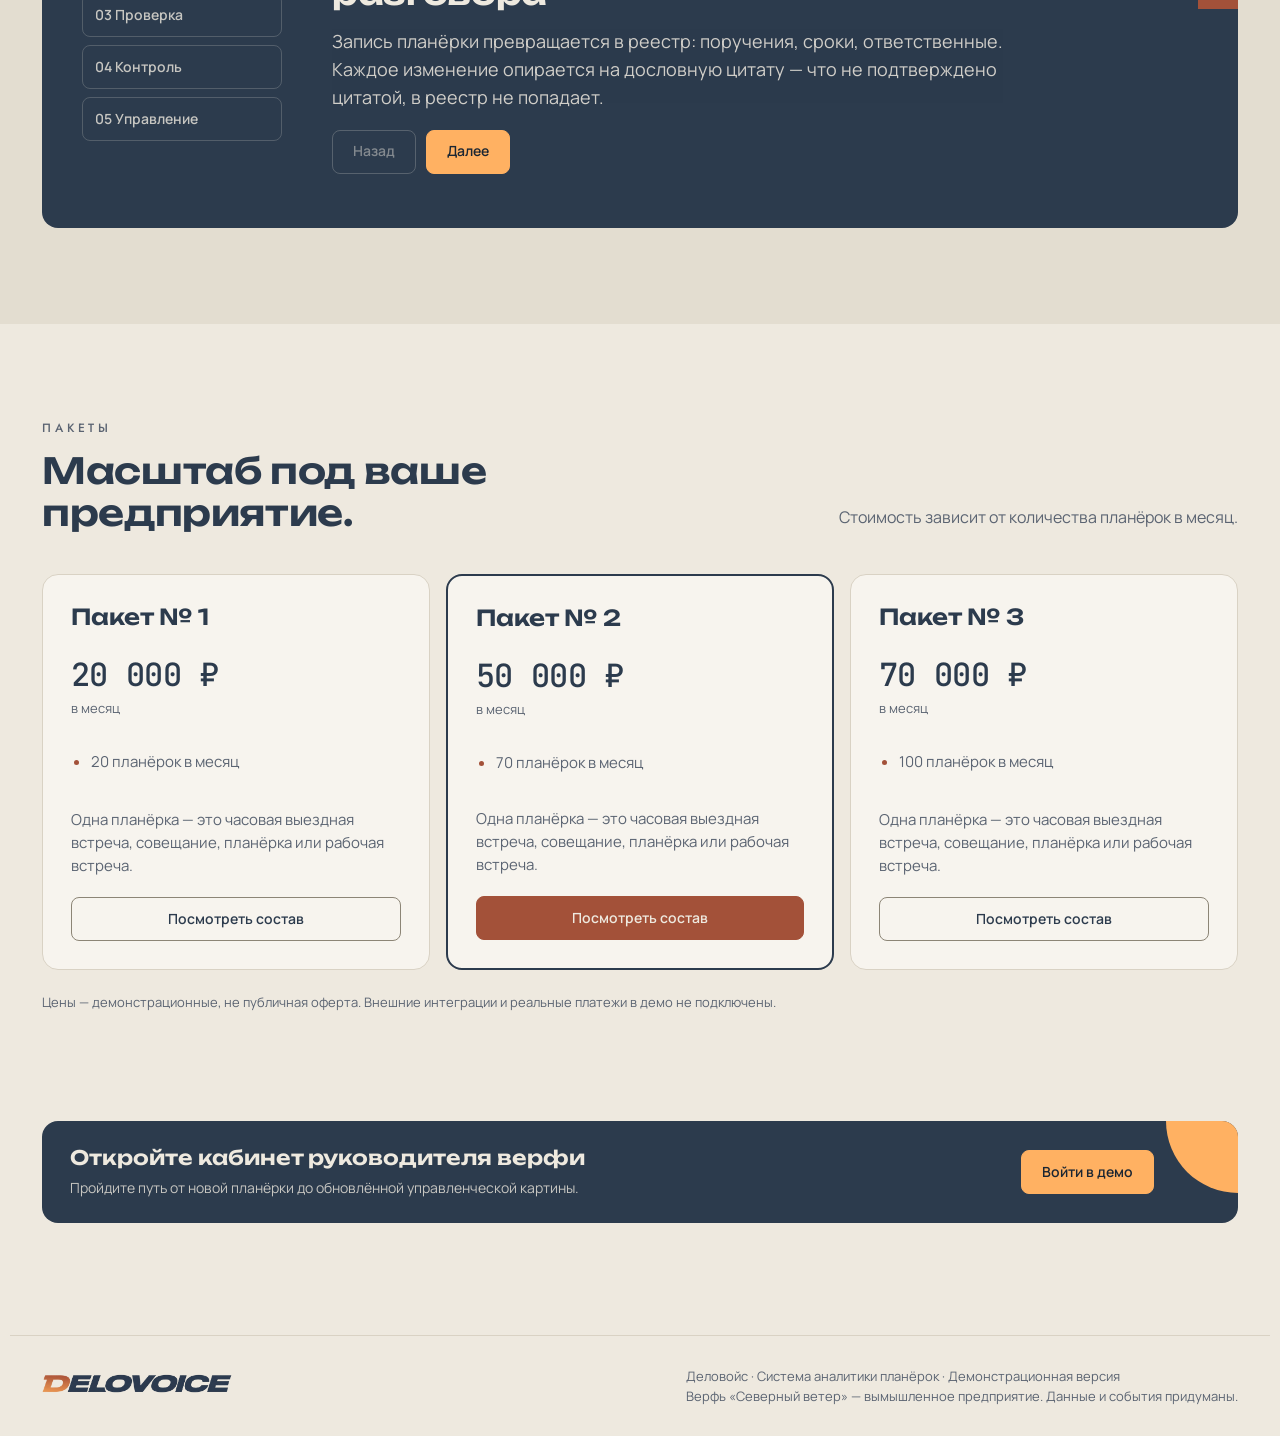
==== commit 0a735405: "Переименование проекта: Деловод → Деловойс, новые логотипы Co-Authored-By: Claude Sonnet 5.5 <norepl" ====
--- a/index.html
+++ b/index.html
@@ -1 +1 @@
-<!doctype html><html lang="ru"><head><meta charset="utf-8"><meta name="viewport" content="width=device-width,initial-scale=1"><title>Деловод — аналитика планёрок</title><meta name="description" content="Деловод превращает обсуждения в управленческие действия: поручения, сроки и ответственные из записей планёрок, без ручного ввода. Интерактивное демо на вымышленных данных."><meta name="theme-color" content="#2c3b4d"><link rel="canonical" href="https://iamkurakov.github.io/delovod/"><meta property="og:type" content="website"><meta property="og:site_name" content="Деловод"><meta property="og:locale" content="ru_RU"><meta property="og:url" content="https://iamkurakov.github.io/delovod/"><meta property="og:title" content="Деловод — аналитика планёрок"><meta property="og:description" content="Больше чем планёрки. Реальные результаты. Поручения, сроки и ответственные из записей планёрок — без ручного ввода."><meta property="og:image" content="https://iamkurakov.github.io/delovod/assets/og-image.jpg"><meta property="og:image:type" content="image/jpeg"><meta property="og:image:width" content="1200"><meta property="og:image:height" content="630"><meta property="og:image:alt" content="Деловод — аналитика планёрок: обзор и аналитика предприятия"><meta name="twitter:card" content="summary_large_image"><meta name="twitter:title" content="Деловод — аналитика планёрок"><meta name="twitter:description" content="Больше чем планёрки. Реальные результаты. Поручения, сроки и ответственные из записей планёрок — без ручного ввода."><meta name="twitter:image" content="https://iamkurakov.github.io/delovod/assets/og-image.jpg"><link rel="icon" href="favicon.svg" type="image/svg+xml"><link rel="stylesheet" href="style.css"></head><body><div id="app"></div><div id="toast" role="status" aria-live="polite"></div><dialog id="detail"><div id="detailbody"></div></dialog><script src="app.js"></script></body></html>
+<!doctype html><html lang="ru"><head><meta charset="utf-8"><meta name="viewport" content="width=device-width,initial-scale=1"><title>Деловойс — аналитика планёрок</title><meta name="description" content="Деловойс превращает обсуждения в управленческие действия: поручения, сроки и ответственные из записей планёрок, без ручного ввода. Интерактивное демо на вымышленных данных."><meta name="theme-color" content="#2c3b4d"><link rel="icon" href="favicon.svg" type="image/svg+xml"><link rel="stylesheet" href="style.css"></head><body><div id="app"></div><div id="toast" role="status" aria-live="polite"></div><dialog id="detail"><div id="detailbody"></div></dialog><script src="app.js"></script></body></html>
--- a/style.css
+++ b/style.css
@@ -26,7 +26,7 @@
 
 /* логотип */
 .brand{display:inline-flex;align-items:center}.brand img{display:block;height:auto}
-.brand-lg img{width:184px}.brand-md img{width:156px}
+.brand-lg img{width:220px}.brand-md img{width:190px}
 .mark{display:none}
 
 /* типографика */
@@ -94,6 +94,24 @@
 .flow h3{margin-bottom:4px}.flow p{font-size:14px;color:var(--ink-muted)}
 .dark-section{background:var(--surface-sunken)}
 
+/* форматы встреч */
+.formats{padding-top:0}
+.formats-grid{display:grid;grid-template-columns:1.1fr 1fr;gap:56px;align-items:start}
+.formats-col>.eyebrow{margin-bottom:18px}
+.devices{display:grid;gap:12px}
+.device{display:grid;grid-template-columns:88px 1fr;gap:22px;align-items:center;background:var(--surface-raised);border:1px solid var(--line);border-radius:16px;padding:20px 24px}
+.device img{display:block;width:88px;height:88px}
+.device h3{margin-bottom:2px}
+.device small{display:block;font:500 12px/16px var(--f-label);letter-spacing:.08em;text-transform:uppercase;color:var(--action);margin-bottom:8px}
+.device p{margin:0;font-size:15px;color:var(--ink-muted)}
+.next-steps{list-style:none;margin:0;padding:0;counter-reset:step}
+.next-steps li{counter-increment:step;display:grid;grid-template-columns:44px 1fr;gap:16px;align-items:baseline;padding:18px 0;border-top:1px solid var(--line);font-size:16px;font-weight:600}
+.next-steps li:last-child{border-bottom:1px solid var(--line)}
+.next-steps li::before{content:"0" counter(step);font:500 22px/1 var(--f-mono);color:var(--action)}
+.formats-result{display:flex;align-items:center;gap:14px;margin:24px 0 0;padding:18px 22px;background:var(--ink);color:var(--ink-inverse);border-radius:12px;font-weight:600}
+.formats-result::before{content:"";width:28px;height:8px;background:var(--accent);flex:none}
+.formats-result b{color:var(--accent);font-weight:700}
+
 /* презентация */
 .presentation{position:relative;overflow:hidden;display:grid;grid-template-columns:200px 1fr;gap:30px;background:var(--ink);border-radius:16px;color:var(--ink-inverse);padding:40px;min-height:360px}
 .presentation::after{content:"";position:absolute;right:0;top:0;width:120px;height:120px;border-radius:0 0 0 120px;background:var(--accent)}
@@ -289,6 +307,6 @@
 .public-nav .menu-toggle{display:none}
 
 @media(min-width:1600px){.workspace{padding:36px 48px}.topbar{padding:0 48px}}
-@media(max-width:1100px){.hero{gap:32px;padding-top:40px}.shell{grid-template-columns:210px 1fr}.sidebar{width:210px}.brand-lg img{width:160px}.workspace{padding:24px}.topbar{padding:0 24px}.metrics{grid-template-columns:repeat(2,1fr)}.grid2{grid-template-columns:1fr}.public-nav nav{gap:16px}.hero p{font-size:16px}.day{padding:7px}.flow{grid-template-columns:repeat(3,1fr)}.steps{grid-template-columns:repeat(3,1fr)}.slide-content{padding-right:20px}.presentation::after,.presentation::before{display:none}}
-@media(max-width:760px){.public-nav{padding:0 20px;height:72px}.public-nav nav a:not(.btn){display:none}.brand-md img{width:132px}.hero{grid-template-columns:1fr;padding:28px 20px 64px;gap:40px}.hero-visual{padding:0 16px 16px 0}.strip-inner{flex-direction:column;gap:14px}.section{padding:56px 20px}.section-head{display:block}.section-head p{margin-top:16px}.cards{grid-template-columns:1fr}.flow{grid-template-columns:1fr 1fr}.presentation{grid-template-columns:1fr;padding:24px;gap:20px}.slide-list{flex-direction:row;overflow:auto}.slide-list button{white-space:nowrap}.slide-content{padding:0}.slide-content h3{font-size:24px}.public-footer{flex-direction:column;align-items:flex-start;padding:24px 20px}.login-wrap{grid-template-columns:1fr}.login-story{display:none}.login-card{padding:30px 10px}.shell{display:block}.sidebar{display:none;width:260px;z-index:5;background:var(--surface)}.shell.menu-open .sidebar{display:flex;box-shadow:0 0 0 100vw rgba(27,38,50,.55)}.main-shell{width:auto;margin:0;border-radius:0}.topbar{height:64px;padding:0 16px}.topbar .muted,.topbar-right .username{display:none}.menu-toggle{display:inline-flex;padding:0 12px}.workspace{padding:20px 16px}.page-title{align-items:start;flex-wrap:wrap}.page-title h1{font-size:22px;line-height:28px}.metrics{gap:8px}.metric{padding:14px}.metric strong{font-size:26px;line-height:30px}.banner{padding:20px;align-items:start;flex-direction:column}.banner>:last-child{margin-right:0}.calendar-grid{grid-template-columns:repeat(7,minmax(92px,1fr));min-width:644px}.calendar-wrap{overflow:auto}.steps{grid-template-columns:1fr 1fr}.meet-card{flex-direction:column;align-items:start;gap:14px}.detail-meta{grid-template-columns:1fr 1fr}.modal-head,.modal-body{padding:20px}.date-controls{flex-wrap:wrap}.toolbar select{flex:1}.hero-actions .btn{flex:1}.topbar-right{gap:10px}.preview-stats strong{font-size:24px;line-height:30px}}
+@media(max-width:1100px){.hero{gap:32px;padding-top:40px}.shell{grid-template-columns:210px 1fr}.sidebar{width:210px}.brand-lg img{width:190px}.workspace{padding:24px}.topbar{padding:0 24px}.metrics{grid-template-columns:repeat(2,1fr)}.grid2{grid-template-columns:1fr}.public-nav nav{gap:16px}.hero p{font-size:16px}.day{padding:7px}.flow{grid-template-columns:repeat(3,1fr)}.formats-grid{grid-template-columns:1fr;gap:40px}.steps{grid-template-columns:repeat(3,1fr)}.slide-content{padding-right:20px}.presentation::after,.presentation::before{display:none}}
+@media(max-width:760px){.public-nav{padding:0 20px;height:72px}.public-nav nav a:not(.btn){display:none}.brand-md img{width:160px}.hero{grid-template-columns:1fr;padding:28px 20px 64px;gap:40px}.hero-visual{padding:0 16px 16px 0}.strip-inner{flex-direction:column;gap:14px}.section{padding:56px 20px}.section-head{display:block}.section-head p{margin-top:16px}.cards{grid-template-columns:1fr}.flow{grid-template-columns:1fr 1fr}.device{grid-template-columns:64px 1fr;gap:16px;padding:16px 18px}.device img{width:64px;height:64px}.formats-result{align-items:start}.presentation{grid-template-columns:1fr;padding:24px;gap:20px}.slide-list{flex-direction:row;overflow:auto}.slide-list button{white-space:nowrap}.slide-content{padding:0}.slide-content h3{font-size:24px}.public-footer{flex-direction:column;align-items:flex-start;padding:24px 20px}.login-wrap{grid-template-columns:1fr}.login-story{display:none}.login-card{padding:30px 10px}.shell{display:block}.sidebar{display:none;width:260px;z-index:5;background:var(--surface)}.shell.menu-open .sidebar{display:flex;box-shadow:0 0 0 100vw rgba(27,38,50,.55)}.main-shell{width:auto;margin:0;border-radius:0}.topbar{height:64px;padding:0 16px}.topbar .muted,.topbar-right .username{display:none}.menu-toggle{display:inline-flex;padding:0 12px}.workspace{padding:20px 16px}.page-title{align-items:start;flex-wrap:wrap}.page-title h1{font-size:22px;line-height:28px}.metrics{gap:8px}.metric{padding:14px}.metric strong{font-size:26px;line-height:30px}.banner{padding:20px;align-items:start;flex-direction:column}.banner>:last-child{margin-right:0}.calendar-grid{grid-template-columns:repeat(7,minmax(92px,1fr));min-width:644px}.calendar-wrap{overflow:auto}.steps{grid-template-columns:1fr 1fr}.meet-card{flex-direction:column;align-items:start;gap:14px}.detail-meta{grid-template-columns:1fr 1fr}.modal-head,.modal-body{padding:20px}.date-controls{flex-wrap:wrap}.toolbar select{flex:1}.hero-actions .btn{flex:1}.topbar-right{gap:10px}.preview-stats strong{font-size:24px;line-height:30px}}
 @media(prefers-reduced-motion:reduce){html{scroll-behavior:auto}*{transition:none!important}}
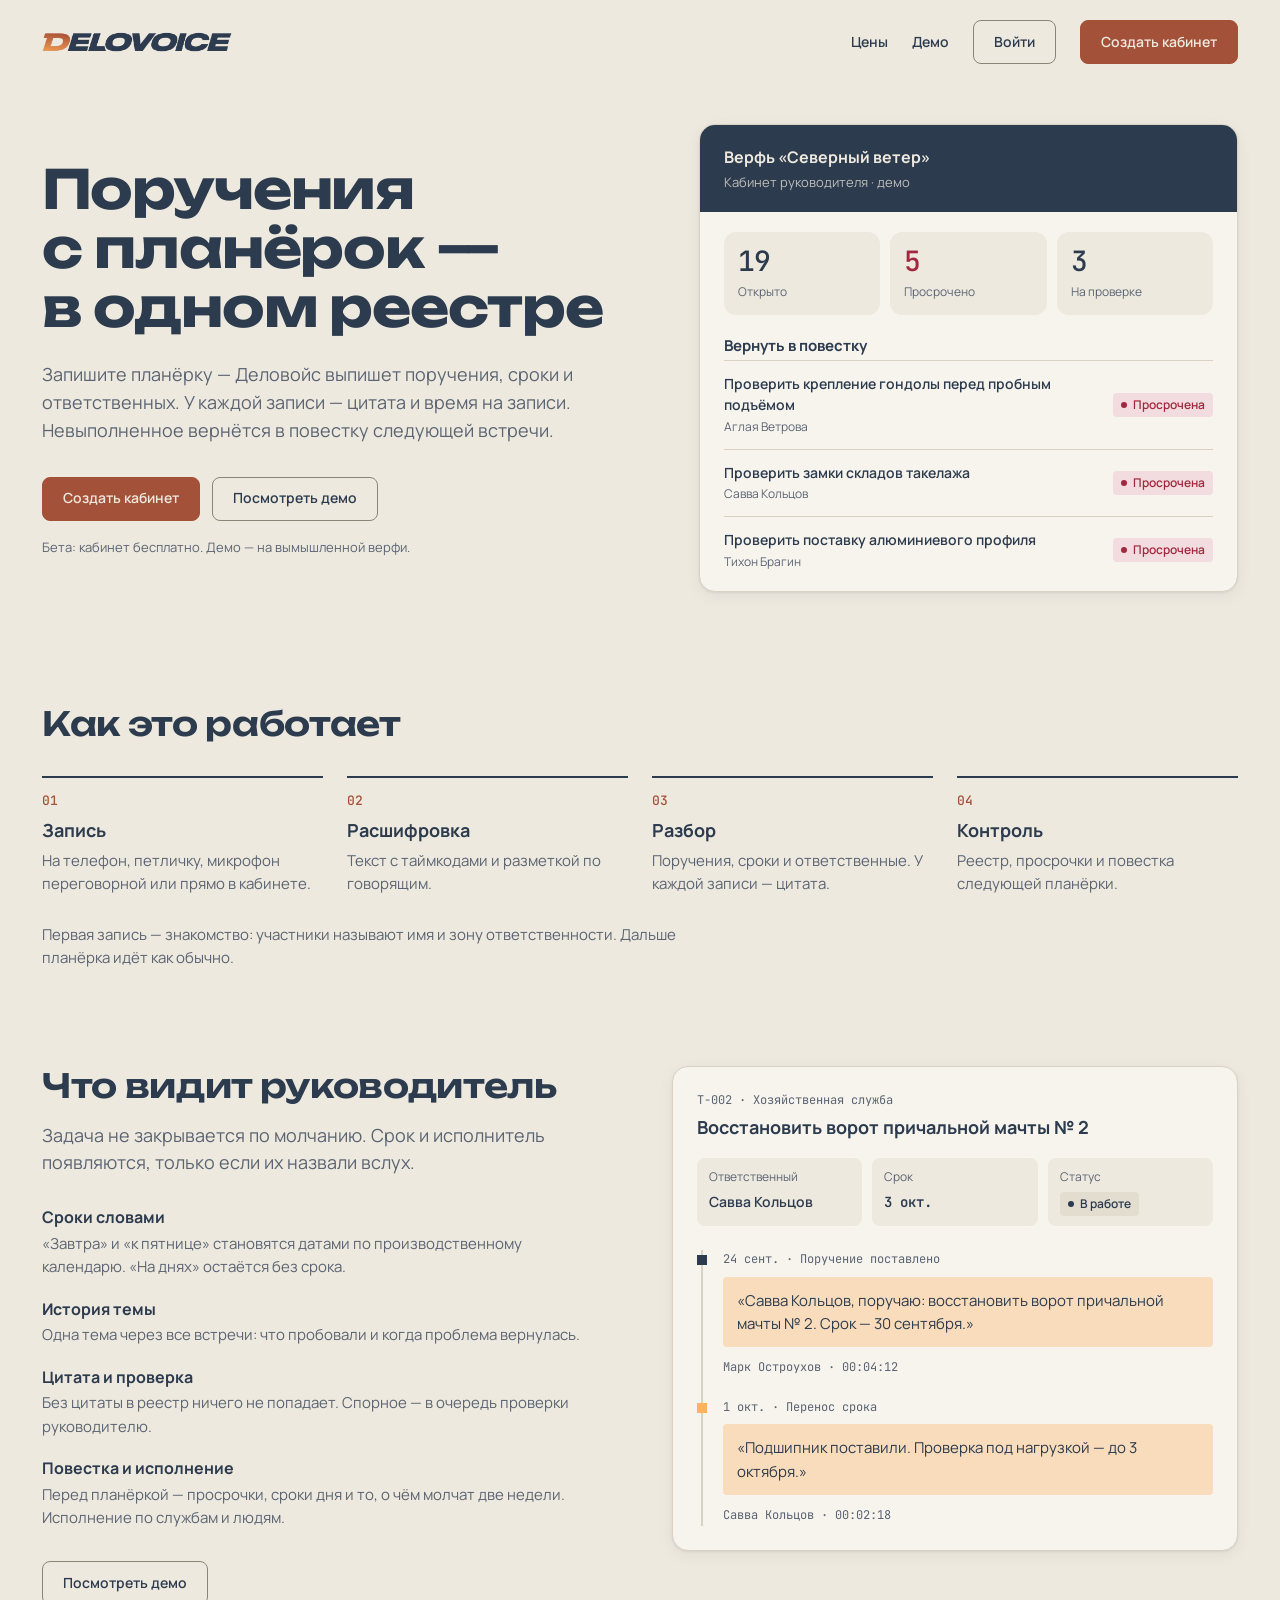
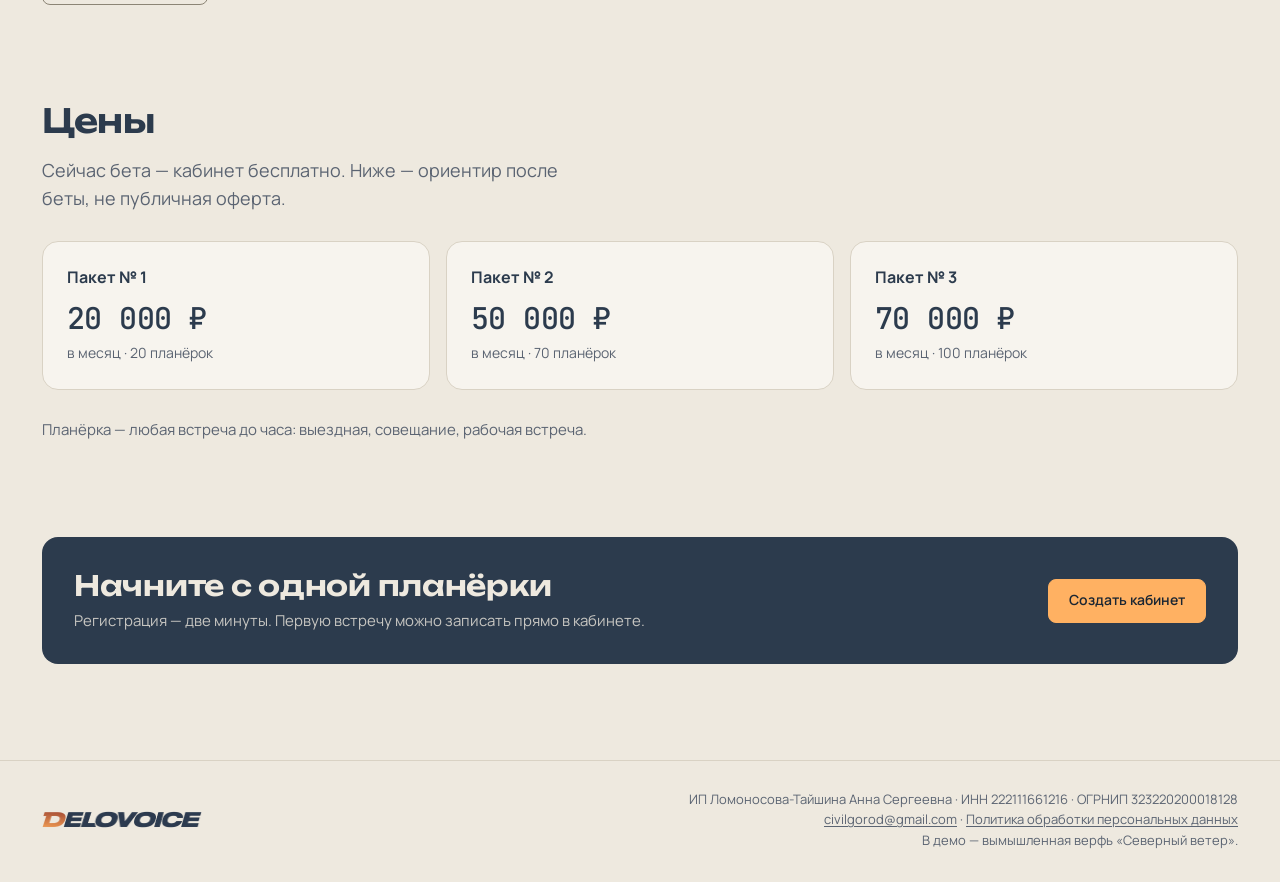
==== commit e9057281: "Сайт: статичная главная, демо отдельно, без лишних блоков - Главная собрана в HTML без скриптов: тек" ====
--- a/index.html
+++ b/index.html
@@ -1 +1,146 @@
-<!doctype html><html lang="ru"><head><meta charset="utf-8"><meta name="viewport" content="width=device-width,initial-scale=1"><title>Деловойс — аналитика планёрок</title><meta name="description" content="Деловойс превращает обсуждения в управленческие действия: поручения, сроки и ответственные из записей планёрок, без ручного ввода. Интерактивное демо на вымышленных данных."><meta name="theme-color" content="#2c3b4d"><link rel="icon" href="favicon.svg" type="image/svg+xml"><link rel="stylesheet" href="style.css"></head><body><div id="app"></div><div id="toast" role="status" aria-live="polite"></div><dialog id="detail"><div id="detailbody"></div></dialog><script src="app.js"></script></body></html>
+<!doctype html>
+<html lang="ru">
+<head>
+<meta charset="utf-8">
+<meta name="viewport" content="width=device-width,initial-scale=1">
+<title>Деловойс — поручения с планёрок в одном реестре</title>
+<meta name="description" content="Поручения, сроки и ответственные из записей планёрок. У каждой записи — цитата с таймкодом. Невыполненное возвращается в повестку. Бета: кабинет бесплатно.">
+<link rel="canonical" href="https://delovoice.ru/">
+<meta property="og:type" content="website">
+<meta property="og:locale" content="ru_RU">
+<meta property="og:site_name" content="Деловойс">
+<meta property="og:title" content="Деловойс — поручения с планёрок в одном реестре">
+<meta property="og:description" content="Поручения, сроки и ответственные из записей планёрок. У каждой записи — цитата с таймкодом.">
+<meta property="og:url" content="https://delovoice.ru/">
+<meta name="theme-color" content="#2c3b4d">
+<link rel="icon" href="favicon.svg" type="image/svg+xml">
+<link rel="stylesheet" href="style.css">
+<script type="application/ld+json">{"@context":"https://schema.org","@type":"SoftwareApplication","name":"Деловойс","alternateName":"Delovoice","url":"https://delovoice.ru/","applicationCategory":"BusinessApplication","operatingSystem":"Web","inLanguage":"ru","description":"Сервис превращает записи планёрок в реестр поручений: задача, ответственный, срок, статус. У каждой записи — цитата с таймкодом."}</script>
+<script>
+/* старые адреса вида delovoice.ru/#login или #overview вели в демо — переадресуем */
+(function(h){var keep={home:1,how:1,product:1,pricing:1,features:'product',presentation:'how'};if(!h)return;if(keep[h]){if(typeof keep[h]==='string')location.replace('#'+keep[h]);return;}location.replace('demo.html#'+(h==='login'?'overview':h));})(location.hash.slice(1));
+</script>
+</head>
+<body class="site">
+
+<header class="site-nav">
+  <a href="/" class="brand" aria-label="Деловойс — на главную"><img src="assets/logo-dark.png" alt="Деловойс" width="190" height="19"></a>
+  <nav aria-label="Основное меню">
+    <a href="#pricing" class="nav-link">Цены</a>
+    <a href="demo.html" class="nav-link">Демо</a>
+    <a href="https://app.delovoice.ru/#in" class="btn">Войти</a>
+    <a href="https://app.delovoice.ru/" class="btn primary nav-cta">Создать кабинет</a>
+  </nav>
+</header>
+
+<main>
+
+<section class="hero wrap">
+  <div class="hero-text">
+    <h1>Поручения с&nbsp;планёрок — в&nbsp;одном реестре</h1>
+    <p class="lead">Запишите планёрку — Деловойс выпишет поручения, сроки и ответственных. У каждой записи — цитата и время на записи. Невыполненное вернётся в повестку следующей встречи.</p>
+    <div class="hero-actions">
+      <a href="https://app.delovoice.ru/" class="btn primary">Создать кабинет</a>
+      <a href="demo.html" class="btn">Посмотреть демо</a>
+    </div>
+    <p class="note">Бета: кабинет бесплатно. Демо — на вымышленной верфи.</p>
+  </div>
+
+  <a href="demo.html" class="preview" aria-label="Открыть демо кабинета">
+    <div class="preview-head">
+      <div><b>Верфь «Северный ветер»</b><small>Кабинет руководителя · демо</small></div>
+    </div>
+    <div class="preview-body">
+      <div class="preview-stats">
+        <div><strong>19</strong><small>Открыто</small></div>
+        <div><strong class="danger">5</strong><small>Просрочено</small></div>
+        <div><strong>3</strong><small>На проверке</small></div>
+      </div>
+      <h3>Вернуть в повестку</h3>
+      <div class="preview-row"><span>Проверить крепление гондолы перед пробным подъёмом<small>Аглая Ветрова</small></span><span class="chip red">Просрочена</span></div>
+      <div class="preview-row"><span>Проверить замки складов такелажа<small>Савва Кольцов</small></span><span class="chip red">Просрочена</span></div>
+      <div class="preview-row extra"><span>Проверить поставку алюминиевого профиля<small>Тихон Брагин</small></span><span class="chip red">Просрочена</span></div>
+    </div>
+  </a>
+</section>
+
+<section class="block wrap" id="how">
+  <h2>Как это работает</h2>
+  <ol class="steps-row">
+    <li><b>Запись</b>На телефон, петличку, микрофон переговорной или прямо в кабинете.</li>
+    <li><b>Расшифровка</b>Текст с таймкодами и разметкой по говорящим.</li>
+    <li><b>Разбор</b>Поручения, сроки и ответственные. У каждой записи — цитата.</li>
+    <li><b>Контроль</b>Реестр, просрочки и повестка следующей планёрки.</li>
+  </ol>
+  <p class="aside">Первая запись — знакомство: участники называют имя и зону ответственности. Дальше планёрка идёт как обычно.</p>
+</section>
+
+<section class="block wrap" id="product">
+  <div class="product">
+    <div class="product-text">
+      <h2>Что видит руководитель</h2>
+      <p class="lead">Задача не закрывается по молчанию. Срок и исполнитель появляются, только если их назвали вслух.</p>
+      <dl class="points">
+        <div><dt>Сроки словами</dt><dd>«Завтра» и «к пятнице» становятся датами по производственному календарю. «На днях» остаётся без срока.</dd></div>
+        <div><dt>История темы</dt><dd>Одна тема через все встречи: что пробовали и когда проблема вернулась.</dd></div>
+        <div><dt>Цитата и проверка</dt><dd>Без цитаты в реестр ничего не попадает. Спорное — в очередь проверки руководителю.</dd></div>
+        <div><dt>Повестка и исполнение</dt><dd>Перед планёркой — просрочки, сроки дня и то, о чём молчат две недели. Исполнение по службам и людям.</dd></div>
+      </dl>
+      <a href="demo.html" class="btn">Посмотреть демо</a>
+    </div>
+
+    <figure class="task-card" aria-label="Карточка поручения в кабинете, демо">
+      <figcaption class="num">T-002 · Хозяйственная служба</figcaption>
+      <h3>Восстановить ворот причальной мачты № 2</h3>
+      <div class="task-meta">
+        <div><small>Ответственный</small>Савва Кольцов</div>
+        <div><small>Срок</small><span class="num">3 окт.</span></div>
+        <div><small>Статус</small><span class="chip">В работе</span></div>
+      </div>
+      <ol class="task-history">
+        <li>
+          <span class="num muted">24 сент. · Поручение поставлено</span>
+          <q>Савва Кольцов, поручаю: восстановить ворот причальной мачты № 2. Срок — 30 сентября.</q>
+          <small class="num">Марк Остроухов · 00:04:12</small>
+        </li>
+        <li>
+          <span class="num muted">1 окт. · Перенос срока</span>
+          <q>Подшипник поставили. Проверка под нагрузкой — до 3 октября.</q>
+          <small class="num">Савва Кольцов · 00:02:18</small>
+        </li>
+      </ol>
+    </figure>
+  </div>
+</section>
+
+<section class="block wrap" id="pricing">
+  <h2>Цены</h2>
+  <p class="lead">Сейчас бета — кабинет бесплатно. Ниже — ориентир после беты, не публичная оферта.</p>
+  <div class="prices">
+    <div class="price"><h3>Пакет № 1</h3><strong class="num">20 000 ₽</strong><span>в месяц · 20 планёрок</span></div>
+    <div class="price"><h3>Пакет № 2</h3><strong class="num">50 000 ₽</strong><span>в месяц · 70 планёрок</span></div>
+    <div class="price"><h3>Пакет № 3</h3><strong class="num">70 000 ₽</strong><span>в месяц · 100 планёрок</span></div>
+  </div>
+  <p class="aside">Планёрка — любая встреча до часа: выездная, совещание, рабочая встреча.</p>
+</section>
+
+<section class="wrap">
+  <div class="cta">
+    <div><h2>Начните с одной планёрки</h2><p>Регистрация — две минуты. Первую встречу можно записать прямо в кабинете.</p></div>
+    <a href="https://app.delovoice.ru/" class="btn accent-btn">Создать кабинет</a>
+  </div>
+</section>
+
+</main>
+
+<footer class="site-footer">
+  <div class="wrap footer-inner">
+    <a href="/" class="brand" aria-label="Деловойс — на главную"><img src="assets/logo-dark.png" alt="Деловойс" width="160" height="16"></a>
+    <p>ИП Ломоносова-Тайшина Анна Сергеевна · ИНН 222111661216 · ОГРНИП 323220200018128<br>
+    <a href="mailto:civilgorod@gmail.com">civilgorod@gmail.com</a> · <a href="/privacy.html">Политика обработки персональных данных</a><br>
+    В демо — вымышленная верфь «Северный ветер».</p>
+  </div>
+</footer>
+
+</body>
+</html>
--- a/style.css
+++ b/style.css
@@ -1,5 +1,5 @@
-@import url('https://fonts.googleapis.com/css2?family=Unbounded:wght@500;600;700&family=Manrope:wght@400;500;600;700;800&family=Jost:wght@400;500&family=JetBrains+Mono:wght@400;500&display=swap');
-/* Деловод — дизайн-система: палитра Palladian / Oatmeal / Blue Fantastic / Abyssal / Burning Flame / Truffle */
+@import url('https://fonts.googleapis.com/css2?family=Unbounded:wght@600;700&family=Manrope:wght@400;500;600;700&family=Jost:wght@500&family=JetBrains+Mono:wght@400;500&display=swap');
+/* Деловойс — дизайн-система: палитра Palladian / Oatmeal / Blue Fantastic / Abyssal / Burning Flame / Truffle */
 :root{
 --surface:#eee9df;--surface-raised:#f7f4ee;--surface-sunken:#e3ddd0;--line:#d9d2c4;--line-strong:#8c8576;
 --ink:#2c3b4d;--ink-muted:#5b6472;--ink-inverse:#eee9df;
@@ -13,7 +13,6 @@
 body{margin:0;font:16px/1.55 var(--f-sans);color:var(--ink);background:var(--surface);-webkit-font-smoothing:antialiased}
 button,input,select{font:inherit}a{color:inherit;text-decoration:none}button,a,input,select{touch-action:manipulation}button{cursor:pointer}button:disabled{cursor:not-allowed;opacity:.45}
 :focus-visible{outline:2px solid var(--focus);outline-offset:2px}
-.on-dark :focus-visible,.sidebar-dark :focus-visible{outline-color:var(--accent)}
 .num,.mono{font-family:var(--f-mono);font-variant-numeric:tabular-nums}
 
 /* кнопки */
@@ -21,143 +20,130 @@
 button:hover,.btn:hover{background:var(--surface-sunken)}
 .primary{background:var(--action);color:var(--on-action);border-color:var(--action)}.primary:hover{background:var(--action-hover);border-color:var(--action-hover)}
 .accent-btn{background:var(--accent);border-color:var(--accent);color:var(--on-accent)}.accent-btn:hover{background:#ffc587;border-color:#ffc587}
-.subtle{border-color:transparent;color:var(--action)}.subtle:hover{background:var(--surface-sunken)}
-.ghost-dark{border-color:rgba(238,233,223,.5);color:var(--ink-inverse)}.ghost-dark:hover{background:rgba(238,233,223,.08)}
 
 /* логотип */
 .brand{display:inline-flex;align-items:center}.brand img{display:block;height:auto}
-.brand-lg img{width:220px}.brand-md img{width:190px}
-.mark{display:none}
+.brand-lg img{width:190px}.brand-md img{width:190px}
 
 /* типографика */
-.eyebrow{font:500 12px/16px var(--f-label);letter-spacing:.32em;text-transform:uppercase;color:var(--ink-muted)}
+.eyebrow{font:500 12px/16px var(--f-label);letter-spacing:.24em;text-transform:uppercase;color:var(--ink-muted)}
 h1,h2,h3,p{margin-top:0}
-h1{font:700 clamp(34px,4.4vw,60px)/1.08 var(--f-display);letter-spacing:-.02em}
-h2{font:600 clamp(26px,2.8vw,40px)/1.18 var(--f-display);letter-spacing:-.01em}
+h1{font:700 clamp(30px,4.2vw,56px)/1.1 var(--f-display);letter-spacing:-.02em}
+h2{font:600 clamp(24px,2.6vw,36px)/1.2 var(--f-display);letter-spacing:-.01em}
 h3{font:700 18px/1.4 var(--f-sans)}
 .muted{color:var(--ink-muted)}.small{font-size:13px}
-
-/* лендинг: шапка и первый экран */
-.public-nav{max-width:1260px;margin:auto;height:92px;display:flex;align-items:center;justify-content:space-between;padding:0 32px;gap:24px}
-.public-nav nav{display:flex;align-items:center;gap:26px;font-size:14px;font-weight:600}
-.public-nav nav a:not(.btn):hover{color:var(--action)}
-.hero{max-width:1260px;margin:auto;padding:56px 32px 100px;display:grid;grid-template-columns:1.05fr 1fr;gap:64px;align-items:center}
-.hero h1{margin:22px 0 24px}
-.hero p{font-size:18px;max-width:500px;color:var(--ink-muted)}
-.hero-actions{display:flex;gap:12px;margin:32px 0 18px;flex-wrap:wrap}
-.hero>div>.eyebrow{display:flex;align-items:center;gap:12px}
-.hero>div>.eyebrow::before{content:"";width:28px;height:8px;background:var(--accent)}
-.hero-visual{position:relative;padding:0 28px 28px 0}
-.blocks{position:absolute;right:0;bottom:0;width:72%;height:78%;display:grid;grid-template-columns:2fr 1fr 1fr;grid-template-rows:1fr 1fr 1.2fr}
-.blocks i{display:block}
-.blocks i:nth-child(1){background:var(--oatmeal);grid-column:1/3}.blocks i:nth-child(2){background:var(--truffle)}
-.blocks i:nth-child(3){background:var(--ink);grid-row:2/4}.blocks i:nth-child(4){background:var(--accent);grid-column:2/4}
-.blocks i:nth-child(5){background:var(--oatmeal);opacity:.55}.blocks i:nth-child(6){background:var(--surface-sunken)}
-.dash-preview{position:relative;background:var(--surface-raised);border:1px solid var(--line);border-radius:16px;box-shadow:var(--shadow);overflow:hidden}
-.preview-head{position:relative;overflow:hidden;background:var(--ink);color:var(--ink-inverse);padding:22px 24px;display:flex;justify-content:space-between;align-items:center}
-.preview-head::after{content:"";position:absolute;right:0;top:0;width:56px;height:56px;border-radius:0 0 0 56px;background:var(--accent)}
-.preview-head>*{position:relative;z-index:1}.preview-head .chip{margin-right:44px}
-.preview-head small{opacity:.75}
-.preview-body{padding:24px}
-.preview-stats{display:grid;grid-template-columns:repeat(3,1fr);gap:12px;margin:12px 0 24px}
-.preview-stats>div{background:var(--surface);border-radius:12px;padding:12px 14px}
-.preview-stats strong{display:block;font:500 30px/36px var(--f-mono);letter-spacing:-.02em}
-.preview-stats small{font-size:12px;color:var(--ink-muted)}
-.preview-body h3{font-size:15px;margin-bottom:4px}
-.preview-row{padding:13px 0;border-top:1px solid var(--line);display:flex;justify-content:space-between;align-items:center;gap:15px;font-size:14px;font-weight:600}
-.preview-row small{font-weight:400}
-.hero-note{font-size:13px!important;margin:0!important}
 
 /* бейджи статусов */
 .chip{display:inline-flex;align-items:center;gap:6px;height:24px;font:600 12px/16px var(--f-sans);padding:0 8px;border-radius:4px;white-space:nowrap;background:var(--surface-sunken);color:var(--ink)}
 .chip::before{content:"";width:6px;height:6px;border-radius:999px;background:currentColor;flex:none}
 .chip.plain::before{display:none}
-.red{color:var(--danger);background:var(--danger-soft)}.amber{color:var(--warning);background:var(--warning-soft)}.good{color:var(--success);background:var(--success-soft)}.info{color:var(--info);background:var(--info-soft)}.chip.hot{background:var(--accent);color:var(--on-accent)}
-
-/* полоса и секции */
-.strip{background:var(--ink);color:var(--ink-inverse);padding:28px 32px}
-.strip-inner{max-width:1196px;margin:auto;display:flex;justify-content:space-between;gap:22px;font-size:15px;font-weight:600}
-.strip strong{color:var(--accent);font:500 22px/1 var(--f-mono);margin-right:14px}
-.section{max-width:1260px;padding:96px 32px;margin:auto}
-.section-head{display:flex;justify-content:space-between;gap:40px;align-items:end;margin-bottom:40px}
-.section-head h2{margin:14px 0 0}
-.section-head p{max-width:420px;color:var(--ink-muted);margin-bottom:4px}
+.red{color:var(--danger);background:var(--danger-soft)}.amber{color:var(--warning);background:var(--warning-soft)}.good{color:var(--success);background:var(--success-soft)}
+
+/* ===== сайт ===== */
+.wrap{max-width:1260px;margin:0 auto;padding-left:32px;padding-right:32px}
+.site-nav{max-width:1260px;margin:0 auto;height:84px;padding:0 32px;display:flex;align-items:center;justify-content:space-between;gap:24px}
+.site-nav nav{display:flex;align-items:center;gap:24px;font-size:14px;font-weight:600}
+.nav-link:hover{color:var(--action)}
+.lead{font-size:18px;color:var(--ink-muted);max-width:540px}
+.aside{font-size:15px;color:var(--ink-muted);max-width:640px;margin:28px 0 0}
+.note{font-size:13px;color:var(--ink-muted);margin:16px 0 0}
+
+.hero{display:grid;grid-template-columns:1.1fr 1fr;gap:64px;align-items:center;padding-top:40px;padding-bottom:16px}
+.hero>*{min-width:0}
+.hero h1{margin:0 0 24px;overflow-wrap:break-word;hyphens:auto}
+.hero-actions{display:flex;gap:12px;flex-wrap:wrap;margin-top:32px}
+
+.preview{display:block;background:var(--surface-raised);border:1px solid var(--line);border-radius:16px;box-shadow:var(--shadow);overflow:hidden;transition:border-color .15s}
+.preview:hover{border-color:var(--line-strong)}
+.preview-head{background:var(--ink);color:var(--ink-inverse);padding:20px 24px}
+.preview-head small{display:block;opacity:.75;font-size:13px;margin-top:2px}
+.preview-body{padding:20px 24px 8px}
+.preview-stats{display:grid;grid-template-columns:repeat(3,1fr);gap:10px;margin-bottom:20px}
+.preview-stats>div{background:var(--surface);border-radius:12px;padding:12px 14px}
+.preview-stats strong{display:block;font:500 28px/34px var(--f-mono);letter-spacing:-.02em}
+.preview-stats .danger{color:var(--danger)}
+.preview-stats small{font-size:12px;color:var(--ink-muted)}
+.preview-body h3{font-size:15px;margin:0 0 4px}
+.preview-row{padding:12px 0;border-top:1px solid var(--line);display:flex;justify-content:space-between;align-items:center;gap:14px;font-size:14px;font-weight:600}
+.preview-row small{display:block;font-weight:400;font-size:12px;color:var(--ink-muted);margin-top:2px}
+
+.block{padding-top:96px}
+.block h2{margin:0 0 16px}
+.steps-row{list-style:none;margin:32px 0 0;padding:0;display:grid;grid-template-columns:repeat(4,1fr);gap:24px;counter-reset:step}
+.steps-row li{counter-increment:step;border-top:2px solid var(--ink);padding-top:16px;font-size:15px;color:var(--ink-muted)}
+.steps-row li::before{content:"0" counter(step);display:block;font:500 13px/1 var(--f-mono);color:var(--action);margin-bottom:12px}
+.steps-row b{display:block;font:700 18px/1.3 var(--f-sans);color:var(--ink);margin-bottom:6px}
+
+.product{display:grid;grid-template-columns:1fr 1fr;gap:64px;align-items:start}
+.product>*{min-width:0}
+.points{margin:28px 0 32px;display:grid;gap:18px}
+.points dt{font-weight:700}
+.points dd{margin:2px 0 0;font-size:15px;color:var(--ink-muted)}
+.task-card{margin:0;background:var(--surface-raised);border:1px solid var(--line);border-radius:16px;padding:24px;box-shadow:var(--shadow)}
+.task-card figcaption{font-size:12px;color:var(--ink-muted)}
+.task-card h3{margin:6px 0 18px}
+.task-meta{display:grid;grid-template-columns:repeat(3,1fr);gap:10px;margin-bottom:24px;font-size:14px;font-weight:600}
+.task-meta>div{background:var(--surface);border-radius:8px;padding:10px 12px;min-width:0}
+.task-meta small{display:block;font-weight:400;font-size:12px;color:var(--ink-muted);margin-bottom:4px}
+.task-history{list-style:none;margin:0 0 0 4px;padding:0 0 0 20px;border-left:2px solid var(--line)}
+.task-history li{position:relative;margin-bottom:20px}.task-history li:last-child{margin-bottom:0}
+.task-history li::before{content:"";position:absolute;left:-26px;top:5px;width:10px;height:10px;background:var(--ink)}
+.task-history li:last-child::before{background:var(--accent)}
+.task-history>li>span{display:block;font-size:12px}
+.task-history q{display:block;background:var(--accent-soft);border-radius:4px;padding:12px 14px;margin:8px 0 6px;font-size:15px;quotes:"«" "»"}
+.task-history small{font-size:12px;color:var(--ink-muted)}
+
+.prices{display:grid;grid-template-columns:repeat(3,1fr);gap:16px;margin-top:28px}
+.price{border:1px solid var(--line);border-radius:16px;padding:24px;background:var(--surface-raised)}
+.price h3{font-size:16px;margin:0 0 12px}
+.price strong{display:block;font:500 30px/1.2 var(--f-mono);letter-spacing:-.02em;margin-bottom:4px}
+.price span{font-size:14px;color:var(--ink-muted)}
+
+.cta{margin:96px 0;background:var(--ink);color:var(--ink-inverse);border-radius:16px;padding:32px;display:flex;justify-content:space-between;align-items:center;gap:24px}
+.cta h2{font-size:clamp(22px,2.2vw,28px);margin:0 0 6px}
+.cta p{margin:0;opacity:.8;font-size:15px}
+
+.site-footer{border-top:1px solid var(--line)}
+.footer-inner{display:flex;justify-content:space-between;align-items:center;gap:24px;padding-top:28px;padding-bottom:32px;font-size:13px;color:var(--ink-muted)}
+.footer-inner p{margin:0;text-align:right}
+.footer-inner p a{text-decoration:underline;text-underline-offset:2px}.footer-inner p a:hover{color:var(--action)}
+
+@media(max-width:900px){
+.site-nav .nav-link{display:none}
+.hero,.product{grid-template-columns:1fr;gap:40px}
+.steps-row{grid-template-columns:1fr 1fr;row-gap:28px}
+}
+@media(max-width:640px){
+.wrap{padding-left:20px;padding-right:20px}
+.site-nav{height:68px;padding:0 20px}
+.site-nav .nav-cta{display:none}
+.site-nav .brand img{width:150px}
+.hero{padding-top:20px}
+.lead{font-size:16px}
+.hero-actions .btn{flex:1}
+.preview .extra{display:none}
+.preview-stats strong{font-size:24px;line-height:30px}
+.block{padding-top:64px}
+.steps-row{grid-template-columns:1fr;gap:20px}
+.task-card{padding:18px}
+.task-meta{gap:6px;font-size:13px}.task-meta>div{padding:8px 10px}
+.prices{grid-template-columns:1fr;gap:10px}.price{padding:18px 20px;display:grid;grid-template-columns:1fr auto;align-items:baseline;column-gap:12px}.price h3{margin:0}.price strong{font-size:24px;grid-row:span 2;align-self:center}.price span{grid-column:1}
+.cta{flex-direction:column;align-items:stretch;margin:64px 0;padding:24px}
+.footer-inner{flex-direction:column;align-items:flex-start}
+.footer-inner p{text-align:left}
+}
+
+/* ===== демо-кабинет ===== */
 .cards{display:grid;grid-template-columns:repeat(3,1fr);gap:16px}
 .feature{background:var(--surface-raised);border:1px solid var(--line);border-radius:16px;padding:28px}
-.feature-num{font:500 12px/16px var(--f-mono);color:var(--action);margin-bottom:28px;display:block}
 .feature p{margin-bottom:0;color:var(--ink-muted);font-size:15px}
-.flow{display:grid;grid-template-columns:repeat(5,1fr);gap:8px;margin-top:48px}
-.flow article{border-top:3px solid var(--ink);padding:18px 16px 8px 0}
-.flow article:last-child{border-top-color:var(--accent)}
-.flow img{display:block;width:64px;height:64px;margin-bottom:10px}
-.flow b{display:block;font:500 12px/16px var(--f-mono);color:var(--action);margin-bottom:4px}
-.flow h3{margin-bottom:4px}.flow p{font-size:14px;color:var(--ink-muted)}
-.dark-section{background:var(--surface-sunken)}
-
-/* форматы встреч */
-.formats{padding-top:0}
-.formats-grid{display:grid;grid-template-columns:1.1fr 1fr;gap:56px;align-items:start}
-.formats-col>.eyebrow{margin-bottom:18px}
-.devices{display:grid;gap:12px}
-.device{display:grid;grid-template-columns:88px 1fr;gap:22px;align-items:center;background:var(--surface-raised);border:1px solid var(--line);border-radius:16px;padding:20px 24px}
-.device img{display:block;width:88px;height:88px}
-.device h3{margin-bottom:2px}
-.device small{display:block;font:500 12px/16px var(--f-label);letter-spacing:.08em;text-transform:uppercase;color:var(--action);margin-bottom:8px}
-.device p{margin:0;font-size:15px;color:var(--ink-muted)}
-.next-steps{list-style:none;margin:0;padding:0;counter-reset:step}
-.next-steps li{counter-increment:step;display:grid;grid-template-columns:44px 1fr;gap:16px;align-items:baseline;padding:18px 0;border-top:1px solid var(--line);font-size:16px;font-weight:600}
-.next-steps li:last-child{border-bottom:1px solid var(--line)}
-.next-steps li::before{content:"0" counter(step);font:500 22px/1 var(--f-mono);color:var(--action)}
-.formats-result{display:flex;align-items:center;gap:14px;margin:24px 0 0;padding:18px 22px;background:var(--ink);color:var(--ink-inverse);border-radius:12px;font-weight:600}
-.formats-result::before{content:"";width:28px;height:8px;background:var(--accent);flex:none}
-.formats-result b{color:var(--accent);font-weight:700}
-
-/* презентация */
-.presentation{position:relative;overflow:hidden;display:grid;grid-template-columns:200px 1fr;gap:30px;background:var(--ink);border-radius:16px;color:var(--ink-inverse);padding:40px;min-height:360px}
-.presentation::after{content:"";position:absolute;right:0;top:0;width:120px;height:120px;border-radius:0 0 0 120px;background:var(--accent)}
-.presentation::before{content:"";position:absolute;right:0;top:120px;width:40px;height:40px;background:var(--truffle)}
-.presentation>*{position:relative;z-index:1}
-.slide-list{display:flex;flex-direction:column;gap:8px}
-.slide-list button{text-align:left;justify-content:start;color:var(--ink-inverse);opacity:.8;border-color:rgba(238,233,223,.25);background:transparent;padding:0 12px;font-weight:600}
-.slide-list button:hover{background:rgba(238,233,223,.08);opacity:1}
-.slide-list .active,.slide-list .active:hover{opacity:1;color:var(--on-accent);background:var(--accent);border-color:var(--accent)}
-.slide-content{padding:14px 140px 14px 20px}
-.slide-content h3{font:600 32px/1.2 var(--f-display);letter-spacing:-.01em;margin:16px 0}
-.slide-content p{max-width:680px;opacity:.85;font-size:18px}
-.slide-content .eyebrow{color:var(--accent)}
-
-/* стоимость */
-.price{display:flex;flex-direction:column}
-.price h3{font:600 22px/1.3 var(--f-display);margin-bottom:8px}
-.price strong{font:500 32px/1.2 var(--f-mono);letter-spacing:-.02em;margin:16px 0 4px}
-.price ul{padding-left:20px;color:var(--ink-muted);font-size:15px;flex:1;margin:22px 0}
-.price li{margin:10px 0}.price li::marker{color:var(--action)}
-.price.featured{border:2px solid var(--ink)}.price.featured .eyebrow{color:var(--action)}
-.public-footer{padding:30px 32px;border-top:1px solid var(--line);max-width:1260px;margin:auto;display:flex;justify-content:space-between;align-items:center;gap:25px;font-size:13px;color:var(--ink-muted)}
-
-/* вход */
-.login-wrap{min-height:100vh;display:grid;grid-template-columns:1fr 1fr}
-.login-story{position:relative;overflow:hidden;padding:50px 10%;background:var(--ink);color:var(--ink-inverse);display:flex;flex-direction:column;justify-content:space-between}
-.login-story::after{content:"";position:absolute;right:0;top:0;width:160px;height:160px;border-radius:0 0 0 160px;background:var(--accent)}
-.login-story::before{content:"";position:absolute;right:0;top:160px;width:52px;height:52px;background:var(--truffle)}
-.login-story>*{position:relative;z-index:1}
-.login-story h1{font-size:clamp(34px,3.6vw,50px);max-width:520px;margin-top:20px}
-.login-story p{opacity:.8;max-width:440px}
-.login-story .eyebrow{color:var(--accent)}
-.login-card{align-self:center;margin:auto;width:min(440px,90%);padding:30px}
-.login-card h2{font-size:28px;margin:28px 0 8px}
-.form-field{display:grid;gap:6px;margin:20px 0}
-.form-field label{font-size:14px;font-weight:600}
 input,select{min-height:44px;border:1px solid var(--line-strong);border-radius:4px;padding:0 12px;background:var(--surface-raised);color:var(--ink);min-width:0;font-size:14px}
 input[type=file]{min-height:0;padding:8px;border-style:dashed}
 input{width:100%}
-.login-card .btn,.login-card button{width:100%}
-.divider{border-top:1px solid var(--line);margin:22px 0}
-
 /* кабинет: каркас по шаблону экранов */
 .shell{display:grid;grid-template-columns:240px 1fr;min-height:100vh;background:var(--surface)}
 .sidebar{background:var(--surface);color:var(--ink);position:fixed;left:0;top:0;bottom:0;width:240px;display:flex;flex-direction:column;padding:24px 10px 16px;overflow:auto}
-.sidebar .brand{margin:0 12px 22px}
+.sidebar-top{display:flex;align-items:center;justify-content:space-between;gap:8px;margin:0 12px 22px}.menu-close{min-height:40px;padding:0 12px;font-size:22px;border-color:transparent}
 .org{padding:12px;border:1px solid var(--line);border-radius:8px;font-size:14px;margin:0 2px 20px;background:var(--surface-raised)}
 .org b{font-weight:700}.org small{display:block;color:var(--ink-muted);margin-top:2px;font-size:12px}
 .sidebar nav{display:flex;flex-direction:column;gap:2px}
@@ -204,8 +190,6 @@
 .attention:last-child{border:0}.attention:hover{background:var(--surface)}
 .attention b{font-size:14px;display:block;margin-bottom:2px}.attention small{color:var(--ink-muted);font-size:12px}
 .banner{position:relative;overflow:hidden;background:var(--ink);color:var(--ink-inverse);border-radius:16px;padding:24px 28px;margin-bottom:16px;display:flex;justify-content:space-between;gap:24px;align-items:center}
-.banner::after{content:"";position:absolute;right:0;top:0;width:72px;height:72px;border-radius:0 0 0 72px;background:var(--accent)}
-.banner>*{position:relative;z-index:1}.banner>:last-child{margin-right:56px}
 .banner h3{margin:0 0 6px;font:600 20px/1.3 var(--f-display)}
 .banner p{font-size:14px;opacity:.8;margin:0}
 .banner .eyebrow{color:var(--accent)}
@@ -256,13 +240,13 @@
 /* загрузка: шаги процесса с фирменными иконками */
 .steps{display:grid;grid-template-columns:repeat(5,1fr);gap:8px;margin:24px 0}
 .step{border-top:3px solid var(--line);padding:14px 4px 4px;font-size:14px;font-weight:700;color:var(--ink-muted);display:flex;flex-direction:column;gap:8px}
-.step img{width:56px;height:56px;opacity:.4}
+.step-icon{display:block;width:28px;height:28px;opacity:.4}
 .step b{display:block;font:500 12px/16px var(--f-mono);color:inherit}
-.step.done{border-top-color:var(--ink);color:var(--ink)}.step.done img{opacity:1}
-.step.running{border-top-color:var(--accent);color:var(--ink)}.step.running img{opacity:1}.step.running b{color:var(--action)}
+.step.done{border-top-color:var(--ink);color:var(--ink)}.step.done .step-icon{opacity:1}
+.step.running{border-top-color:var(--accent);color:var(--ink)}.step.running .step-icon{opacity:1}.step.running b{color:var(--action)}
 progress{-webkit-appearance:none;appearance:none;width:100%;height:10px;border:0;border-radius:2px;background:var(--surface-sunken);overflow:hidden}progress::-webkit-progress-bar{background:var(--surface-sunken)}progress::-webkit-progress-value{background:var(--ink)}progress::-moz-progress-bar{background:var(--ink)}
 .upload-box{border:1px dashed var(--line-strong);background:var(--surface);padding:28px;text-align:center;border-radius:8px}
-.upload-box img{width:64px;height:64px;display:block;margin:0 auto 6px}
+.upload-icon{display:block;width:40px;height:40px;margin:0 auto 10px;color:var(--ink)}
 .upload-box p{font-size:14px;color:var(--ink-muted)}
 .logline{padding:11px 0;border-bottom:1px solid var(--line);font-size:14px;display:flex;gap:18px}
 .logline:last-child{border-bottom:0}
@@ -296,7 +280,7 @@
 .timeline h3{font-size:16px;margin-bottom:6px}.timeline p{font-size:14px;color:var(--ink-muted)}
 #toast{position:fixed;bottom:24px;right:24px;max-width:440px;padding:14px 20px;background:var(--ink);color:var(--ink-inverse);border-radius:8px;box-shadow:var(--shadow);z-index:10;opacity:0;pointer-events:none;transition:opacity .15s;font-size:14px}
 #toast.show{opacity:1}
-.menu-toggle{display:none}.danger-link{color:var(--danger)}
+.menu-toggle,.menu-close,.scrim{display:none}
 .transcript-row{padding:14px 0;border-bottom:1px solid var(--line);display:grid;grid-template-columns:80px 1fr;gap:12px;font-size:14px}
 .transcript-row:last-child{border-bottom:0}
 .transcript-row time{font:500 12px/21px var(--f-mono);color:var(--action)}
@@ -304,9 +288,8 @@
 .cost-note{font-size:13px;color:var(--ink-muted);margin-top:22px}
 .inline-note{padding:12px 16px;border-radius:4px;background:var(--surface-sunken);font-size:13px;margin-top:20px}
 .date-controls{display:flex;gap:10px;align-items:center}.date-controls button{min-width:44px;padding:0}
-.public-nav .menu-toggle{display:none}
 
 @media(min-width:1600px){.workspace{padding:36px 48px}.topbar{padding:0 48px}}
-@media(max-width:1100px){.hero{gap:32px;padding-top:40px}.shell{grid-template-columns:210px 1fr}.sidebar{width:210px}.brand-lg img{width:190px}.workspace{padding:24px}.topbar{padding:0 24px}.metrics{grid-template-columns:repeat(2,1fr)}.grid2{grid-template-columns:1fr}.public-nav nav{gap:16px}.hero p{font-size:16px}.day{padding:7px}.flow{grid-template-columns:repeat(3,1fr)}.formats-grid{grid-template-columns:1fr;gap:40px}.steps{grid-template-columns:repeat(3,1fr)}.slide-content{padding-right:20px}.presentation::after,.presentation::before{display:none}}
-@media(max-width:760px){.public-nav{padding:0 20px;height:72px}.public-nav nav a:not(.btn){display:none}.brand-md img{width:160px}.hero{grid-template-columns:1fr;padding:28px 20px 64px;gap:40px}.hero-visual{padding:0 16px 16px 0}.strip-inner{flex-direction:column;gap:14px}.section{padding:56px 20px}.section-head{display:block}.section-head p{margin-top:16px}.cards{grid-template-columns:1fr}.flow{grid-template-columns:1fr 1fr}.device{grid-template-columns:64px 1fr;gap:16px;padding:16px 18px}.device img{width:64px;height:64px}.formats-result{align-items:start}.presentation{grid-template-columns:1fr;padding:24px;gap:20px}.slide-list{flex-direction:row;overflow:auto}.slide-list button{white-space:nowrap}.slide-content{padding:0}.slide-content h3{font-size:24px}.public-footer{flex-direction:column;align-items:flex-start;padding:24px 20px}.login-wrap{grid-template-columns:1fr}.login-story{display:none}.login-card{padding:30px 10px}.shell{display:block}.sidebar{display:none;width:260px;z-index:5;background:var(--surface)}.shell.menu-open .sidebar{display:flex;box-shadow:0 0 0 100vw rgba(27,38,50,.55)}.main-shell{width:auto;margin:0;border-radius:0}.topbar{height:64px;padding:0 16px}.topbar .muted,.topbar-right .username{display:none}.menu-toggle{display:inline-flex;padding:0 12px}.workspace{padding:20px 16px}.page-title{align-items:start;flex-wrap:wrap}.page-title h1{font-size:22px;line-height:28px}.metrics{gap:8px}.metric{padding:14px}.metric strong{font-size:26px;line-height:30px}.banner{padding:20px;align-items:start;flex-direction:column}.banner>:last-child{margin-right:0}.calendar-grid{grid-template-columns:repeat(7,minmax(92px,1fr));min-width:644px}.calendar-wrap{overflow:auto}.steps{grid-template-columns:1fr 1fr}.meet-card{flex-direction:column;align-items:start;gap:14px}.detail-meta{grid-template-columns:1fr 1fr}.modal-head,.modal-body{padding:20px}.date-controls{flex-wrap:wrap}.toolbar select{flex:1}.hero-actions .btn{flex:1}.topbar-right{gap:10px}.preview-stats strong{font-size:24px;line-height:30px}}
+@media(max-width:1100px){.shell{grid-template-columns:210px 1fr}.sidebar{width:210px}.brand-lg img{width:190px}.workspace{padding:24px}.topbar{padding:0 24px}.metrics{grid-template-columns:repeat(2,1fr)}.grid2{grid-template-columns:1fr}.day{padding:7px}.steps{grid-template-columns:repeat(3,1fr)}.cards{grid-template-columns:1fr 1fr}}
+@media(max-width:760px){.cards{grid-template-columns:1fr}.shell{display:block}.sidebar{display:none;width:280px;max-width:86vw;z-index:5;background:var(--surface)}.shell.menu-open .sidebar{display:flex}.shell.menu-open .scrim{display:block;position:fixed;inset:0;z-index:4;background:rgba(27,38,50,.55)}.menu-close{display:inline-flex}.main-shell{width:auto;margin:0;border-radius:0}.topbar{height:64px;padding:0 16px}.topbar .muted,.topbar-right .username{display:none}.menu-toggle{display:inline-flex;padding:0 12px}.workspace{padding:20px 16px}.page-title{align-items:start;flex-wrap:wrap}.page-title h1{font-size:22px;line-height:28px}.metrics{gap:8px}.metric{padding:14px}.metric strong{font-size:26px;line-height:30px}.banner{padding:20px;align-items:start;flex-direction:column}.calendar-grid{grid-template-columns:repeat(7,minmax(92px,1fr));min-width:644px}.calendar-wrap{overflow:auto}.steps{grid-template-columns:1fr 1fr}.meet-card{flex-direction:column;align-items:start;gap:14px}.detail-meta{grid-template-columns:1fr 1fr}.modal-head,.modal-body{padding:20px}.date-controls{flex-wrap:wrap}.toolbar select{flex:1}.topbar-right{gap:10px}}
 @media(prefers-reduced-motion:reduce){html{scroll-behavior:auto}*{transition:none!important}}
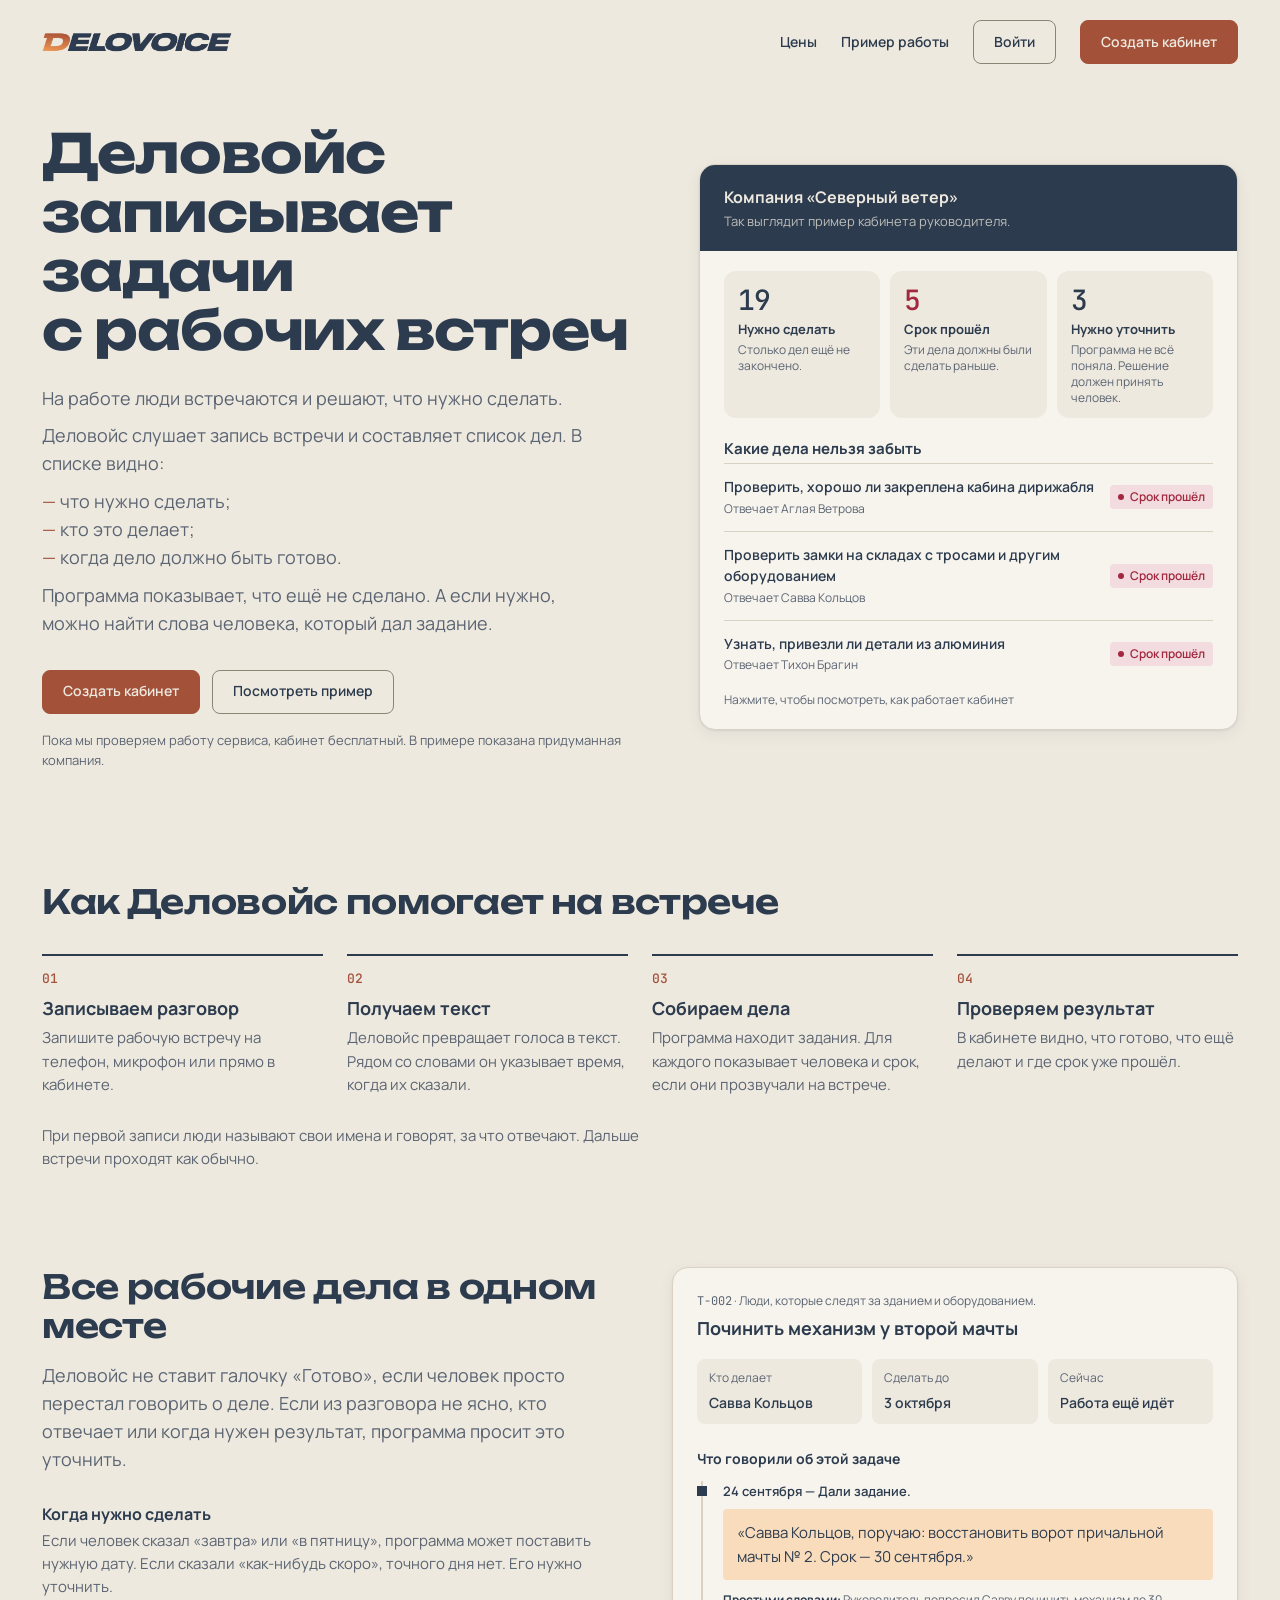
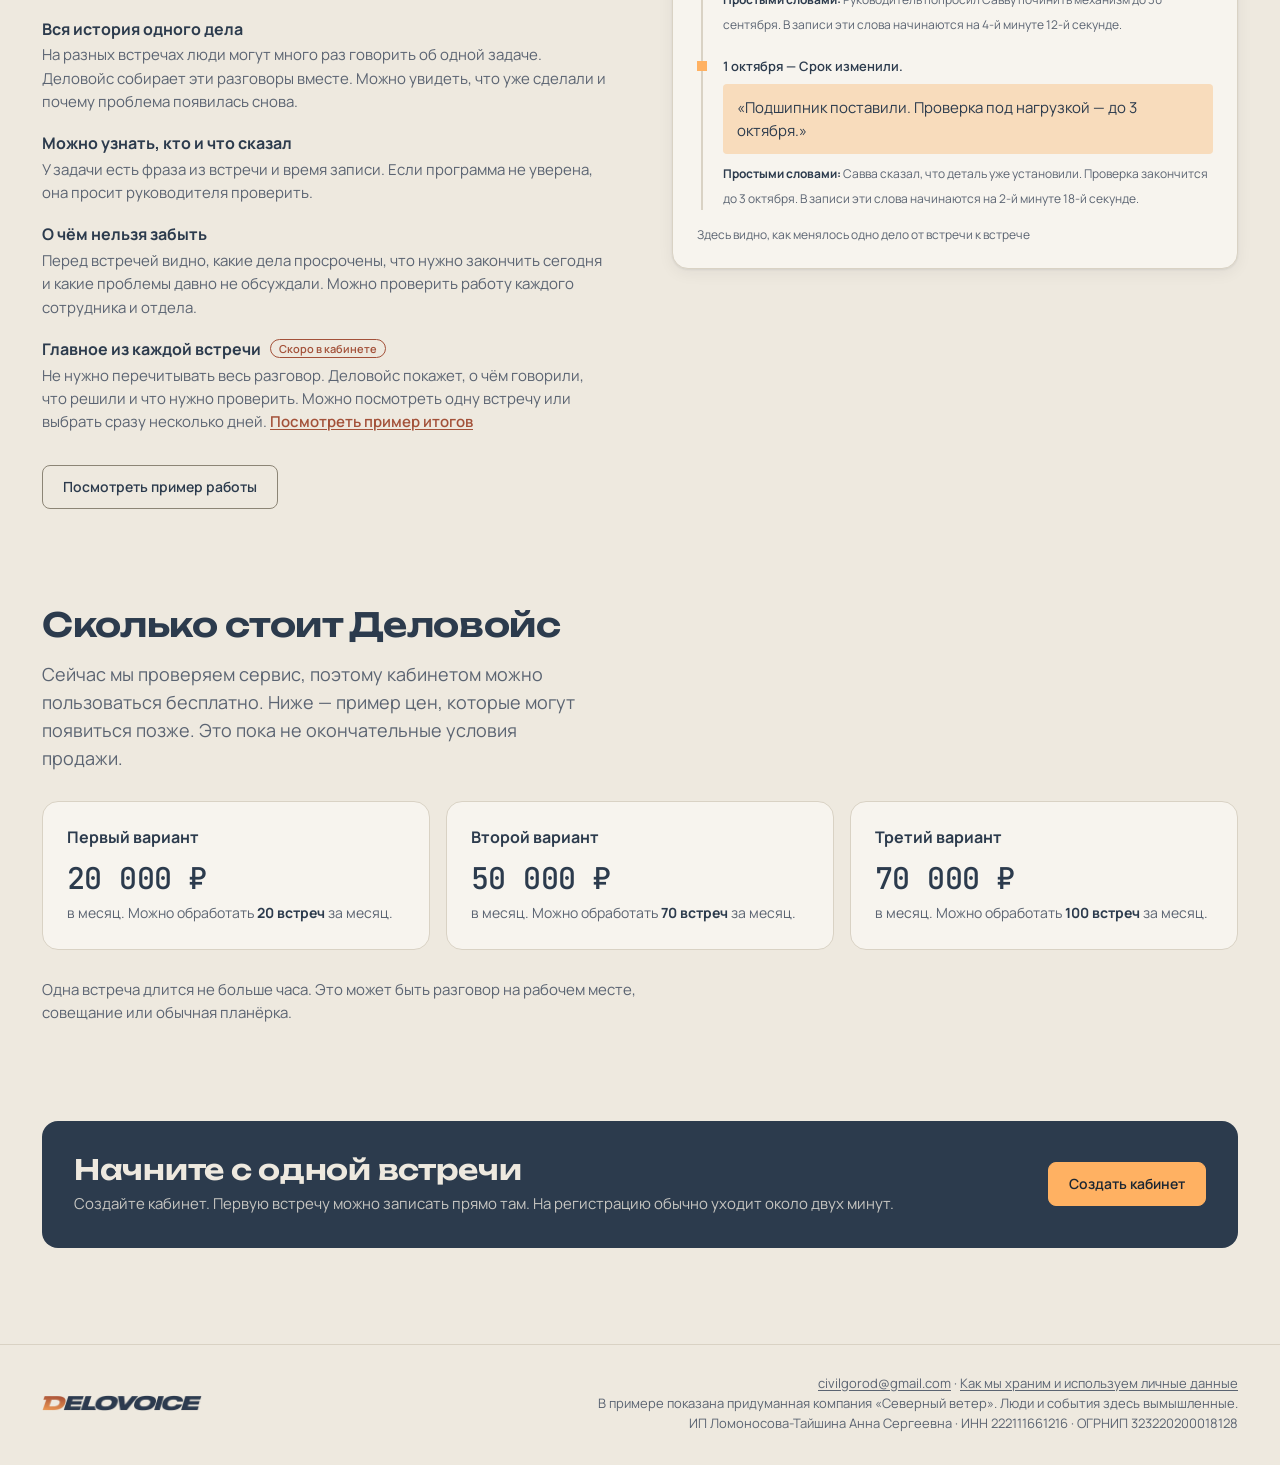
==== commit e5167dd3: "Тексты простыми словами и раздел «Итоги встреч» в демо - Главная, демо и пояснение к политике — по д" ====
--- a/index.html
+++ b/index.html
@@ -3,19 +3,19 @@
 <head>
 <meta charset="utf-8">
 <meta name="viewport" content="width=device-width,initial-scale=1">
-<title>Деловойс — поручения с планёрок в одном реестре</title>
-<meta name="description" content="Поручения, сроки и ответственные из записей планёрок. У каждой записи — цитата с таймкодом. Невыполненное возвращается в повестку. Бета: кабинет бесплатно.">
+<title>Деловойс записывает задачи с рабочих встреч</title>
+<meta name="description" content="Деловойс слушает запись рабочей встречи и составляет список дел: что нужно сделать, кто это делает и когда дело должно быть готово. Пока сервис проверяют, кабинет бесплатный.">
 <link rel="canonical" href="https://delovoice.ru/">
 <meta property="og:type" content="website">
 <meta property="og:locale" content="ru_RU">
 <meta property="og:site_name" content="Деловойс">
-<meta property="og:title" content="Деловойс — поручения с планёрок в одном реестре">
-<meta property="og:description" content="Поручения, сроки и ответственные из записей планёрок. У каждой записи — цитата с таймкодом.">
+<meta property="og:title" content="Деловойс записывает задачи с рабочих встреч">
+<meta property="og:description" content="Деловойс слушает запись встречи и составляет список дел: что сделать, кто делает и когда дело должно быть готово.">
 <meta property="og:url" content="https://delovoice.ru/">
 <meta name="theme-color" content="#2c3b4d">
 <link rel="icon" href="favicon.svg" type="image/svg+xml">
 <link rel="stylesheet" href="style.css">
-<script type="application/ld+json">{"@context":"https://schema.org","@type":"SoftwareApplication","name":"Деловойс","alternateName":"Delovoice","url":"https://delovoice.ru/","applicationCategory":"BusinessApplication","operatingSystem":"Web","inLanguage":"ru","description":"Сервис превращает записи планёрок в реестр поручений: задача, ответственный, срок, статус. У каждой записи — цитата с таймкодом."}</script>
+<script type="application/ld+json">{"@context":"https://schema.org","@type":"SoftwareApplication","name":"Деловойс","alternateName":"Delovoice","url":"https://delovoice.ru/","applicationCategory":"BusinessApplication","operatingSystem":"Web","inLanguage":"ru","description":"Деловойс слушает запись рабочей встречи и составляет список дел: что нужно сделать, кто это делает и когда дело должно быть готово."}</script>
 <script>
 /* старые адреса вида delovoice.ru/#login или #overview вели в демо — переадресуем */
 (function(h){var keep={home:1,how:1,product:1,pricing:1,features:'product',presentation:'how'};if(!h)return;if(keep[h]){if(typeof keep[h]==='string')location.replace('#'+keep[h]);return;}location.replace('demo.html#'+(h==='login'?'overview':h));})(location.hash.slice(1));
@@ -24,10 +24,10 @@
 <body class="site">
 
 <header class="site-nav">
-  <a href="/" class="brand" aria-label="Деловойс — на главную"><img src="assets/logo-dark.png" alt="Деловойс" width="190" height="19"></a>
+  <a href="/" class="brand" aria-label="На главную страницу Деловойс"><img src="assets/logo-dark.png" alt="Деловойс" width="190" height="19"></a>
   <nav aria-label="Основное меню">
     <a href="#pricing" class="nav-link">Цены</a>
-    <a href="demo.html" class="nav-link">Демо</a>
+    <a href="demo.html" class="nav-link">Пример работы</a>
     <a href="https://app.delovoice.ru/#in" class="btn">Войти</a>
     <a href="https://app.delovoice.ru/" class="btn primary nav-cta">Создать кабинет</a>
   </nav>
@@ -37,96 +37,109 @@
 
 <section class="hero wrap">
   <div class="hero-text">
-    <h1>Поручения с&nbsp;планёрок — в&nbsp;одном реестре</h1>
-    <p class="lead">Запишите планёрку — Деловойс выпишет поручения, сроки и ответственных. У каждой записи — цитата и время на записи. Невыполненное вернётся в повестку следующей встречи.</p>
+    <h1>Деловойс записывает задачи с&nbsp;рабочих встреч</h1>
+    <div class="lead">
+      <p>На работе люди встречаются и решают, что нужно сделать.</p>
+      <p>Деловойс слушает запись встречи и составляет список дел. В списке видно:</p>
+      <ul class="dash">
+        <li>что нужно сделать;</li>
+        <li>кто это делает;</li>
+        <li>когда дело должно быть готово.</li>
+      </ul>
+      <p>Программа показывает, что ещё не сделано. А если нужно, можно найти слова человека, который дал задание.</p>
+    </div>
     <div class="hero-actions">
       <a href="https://app.delovoice.ru/" class="btn primary">Создать кабинет</a>
-      <a href="demo.html" class="btn">Посмотреть демо</a>
+      <a href="demo.html" class="btn">Посмотреть пример</a>
     </div>
-    <p class="note">Бета: кабинет бесплатно. Демо — на вымышленной верфи.</p>
+    <p class="note">Пока мы проверяем работу сервиса, кабинет бесплатный. В примере показана придуманная компания.</p>
   </div>
 
-  <a href="demo.html" class="preview" aria-label="Открыть демо кабинета">
+  <a href="demo.html" class="preview" aria-label="Нажмите, чтобы посмотреть, как работает кабинет">
     <div class="preview-head">
-      <div><b>Верфь «Северный ветер»</b><small>Кабинет руководителя · демо</small></div>
+      <div><b>Компания «Северный ветер»</b><small>Так выглядит пример кабинета руководителя.</small></div>
     </div>
     <div class="preview-body">
       <div class="preview-stats">
-        <div><strong>19</strong><small>Открыто</small></div>
-        <div><strong class="danger">5</strong><small>Просрочено</small></div>
-        <div><strong>3</strong><small>На проверке</small></div>
+        <div><strong>19</strong><b>Нужно сделать</b><small>Столько дел ещё не закончено.</small></div>
+        <div><strong class="danger">5</strong><b>Срок прошёл</b><small>Эти дела должны были сделать раньше.</small></div>
+        <div><strong>3</strong><b>Нужно уточнить</b><small>Программа не всё поняла. Решение должен принять человек.</small></div>
       </div>
-      <h3>Вернуть в повестку</h3>
-      <div class="preview-row"><span>Проверить крепление гондолы перед пробным подъёмом<small>Аглая Ветрова</small></span><span class="chip red">Просрочена</span></div>
-      <div class="preview-row"><span>Проверить замки складов такелажа<small>Савва Кольцов</small></span><span class="chip red">Просрочена</span></div>
-      <div class="preview-row extra"><span>Проверить поставку алюминиевого профиля<small>Тихон Брагин</small></span><span class="chip red">Просрочена</span></div>
+      <h3>Какие дела нельзя забыть</h3>
+      <div class="preview-row"><span>Проверить, хорошо ли закреплена кабина дирижабля<small>Отвечает Аглая Ветрова</small></span><span class="chip red">Срок прошёл</span></div>
+      <div class="preview-row"><span>Проверить замки на складах с тросами и другим оборудованием<small>Отвечает Савва Кольцов</small></span><span class="chip red">Срок прошёл</span></div>
+      <div class="preview-row extra"><span>Узнать, привезли ли детали из алюминия<small>Отвечает Тихон Брагин</small></span><span class="chip red">Срок прошёл</span></div>
+      <p class="preview-cap">Нажмите, чтобы посмотреть, как работает кабинет</p>
     </div>
   </a>
 </section>
 
 <section class="block wrap" id="how">
-  <h2>Как это работает</h2>
+  <h2>Как Деловойс помогает на встрече</h2>
   <ol class="steps-row">
-    <li><b>Запись</b>На телефон, петличку, микрофон переговорной или прямо в кабинете.</li>
-    <li><b>Расшифровка</b>Текст с таймкодами и разметкой по говорящим.</li>
-    <li><b>Разбор</b>Поручения, сроки и ответственные. У каждой записи — цитата.</li>
-    <li><b>Контроль</b>Реестр, просрочки и повестка следующей планёрки.</li>
+    <li><b>Записываем разговор</b>Запишите рабочую встречу на телефон, микрофон или прямо в кабинете.</li>
+    <li><b>Получаем текст</b>Деловойс превращает голоса в текст. Рядом со словами он указывает время, когда их сказали.</li>
+    <li><b>Собираем дела</b>Программа находит задания. Для каждого показывает человека и срок, если они прозвучали на встрече.</li>
+    <li><b>Проверяем результат</b>В кабинете видно, что готово, что ещё делают и где срок уже прошёл.</li>
   </ol>
-  <p class="aside">Первая запись — знакомство: участники называют имя и зону ответственности. Дальше планёрка идёт как обычно.</p>
+  <p class="aside">При первой записи люди называют свои имена и говорят, за что отвечают. Дальше встречи проходят как обычно.</p>
 </section>
 
 <section class="block wrap" id="product">
   <div class="product">
     <div class="product-text">
-      <h2>Что видит руководитель</h2>
-      <p class="lead">Задача не закрывается по молчанию. Срок и исполнитель появляются, только если их назвали вслух.</p>
+      <h2>Все рабочие дела в одном месте</h2>
+      <p class="lead">Деловойс не ставит галочку «Готово», если человек просто перестал говорить о деле. Если из разговора не ясно, кто отвечает или когда нужен результат, программа просит это уточнить.</p>
       <dl class="points">
-        <div><dt>Сроки словами</dt><dd>«Завтра» и «к пятнице» становятся датами по производственному календарю. «На днях» остаётся без срока.</dd></div>
-        <div><dt>История темы</dt><dd>Одна тема через все встречи: что пробовали и когда проблема вернулась.</dd></div>
-        <div><dt>Цитата и проверка</dt><dd>Без цитаты в реестр ничего не попадает. Спорное — в очередь проверки руководителю.</dd></div>
-        <div><dt>Повестка и исполнение</dt><dd>Перед планёркой — просрочки, сроки дня и то, о чём молчат две недели. Исполнение по службам и людям.</dd></div>
+        <div><dt>Когда нужно сделать</dt><dd>Если человек сказал «завтра» или «в пятницу», программа может поставить нужную дату. Если сказали «как-нибудь скоро», точного дня нет. Его нужно уточнить.</dd></div>
+        <div><dt>Вся история одного дела</dt><dd>На разных встречах люди могут много раз говорить об одной задаче. Деловойс собирает эти разговоры вместе. Можно увидеть, что уже сделали и почему проблема появилась снова.</dd></div>
+        <div><dt>Можно узнать, кто и что сказал</dt><dd>У задачи есть фраза из встречи и время записи. Если программа не уверена, она просит руководителя проверить.</dd></div>
+        <div><dt>О чём нельзя забыть</dt><dd>Перед встречей видно, какие дела просрочены, что нужно закончить сегодня и какие проблемы давно не обсуждали. Можно проверить работу каждого сотрудника и отдела.</dd></div>
+        <div><dt>Главное из каждой встречи <span class="soon">Скоро в кабинете</span></dt><dd>Не нужно перечитывать весь разговор. Деловойс покажет, о чём говорили, что решили и что нужно проверить. Можно посмотреть одну встречу или выбрать сразу несколько дней. <a href="demo.html#summary" class="text-link">Посмотреть пример итогов</a></dd></div>
       </dl>
-      <a href="demo.html" class="btn">Посмотреть демо</a>
+      <a href="demo.html" class="btn">Посмотреть пример работы</a>
     </div>
 
-    <figure class="task-card" aria-label="Карточка поручения в кабинете, демо">
-      <figcaption class="num">T-002 · Хозяйственная служба</figcaption>
-      <h3>Восстановить ворот причальной мачты № 2</h3>
+    <figure class="task-card" aria-label="Пример карточки одной задачи">
+      <figcaption><span class="num">T-002</span> · Люди, которые следят за зданием и оборудованием.</figcaption>
+      <h3>Починить механизм у второй мачты</h3>
       <div class="task-meta">
-        <div><small>Ответственный</small>Савва Кольцов</div>
-        <div><small>Срок</small><span class="num">3 окт.</span></div>
-        <div><small>Статус</small><span class="chip">В работе</span></div>
+        <div><small>Кто делает</small>Савва Кольцов</div>
+        <div><small>Сделать до</small>3 октября</div>
+        <div><small>Сейчас</small>Работа ещё идёт</div>
       </div>
+      <p class="task-history-title">Что говорили об этой задаче</p>
       <ol class="task-history">
         <li>
-          <span class="num muted">24 сент. · Поручение поставлено</span>
+          <span class="when">24 сентября — Дали задание.</span>
           <q>Савва Кольцов, поручаю: восстановить ворот причальной мачты № 2. Срок — 30 сентября.</q>
-          <small class="num">Марк Остроухов · 00:04:12</small>
+          <small><b>Простыми словами:</b> Руководитель попросил Савву починить механизм до 30 сентября. В записи эти слова начинаются на 4-й минуте 12-й секунде.</small>
         </li>
         <li>
-          <span class="num muted">1 окт. · Перенос срока</span>
+          <span class="when">1 октября — Срок изменили.</span>
           <q>Подшипник поставили. Проверка под нагрузкой — до 3 октября.</q>
-          <small class="num">Савва Кольцов · 00:02:18</small>
+          <small><b>Простыми словами:</b> Савва сказал, что деталь уже установили. Проверка закончится до 3 октября. В записи эти слова начинаются на 2-й минуте 18-й секунде.</small>
         </li>
       </ol>
+      <p class="task-cap">Здесь видно, как менялось одно дело от встречи к встрече</p>
     </figure>
   </div>
 </section>
 
 <section class="block wrap" id="pricing">
-  <h2>Цены</h2>
-  <p class="lead">Сейчас бета — кабинет бесплатно. Ниже — ориентир после беты, не публичная оферта.</p>
+  <h2>Сколько стоит Деловойс</h2>
+  <p class="lead">Сейчас мы проверяем сервис, поэтому кабинетом можно пользоваться бесплатно. Ниже — пример цен, которые могут появиться позже. Это пока не окончательные условия продажи.</p>
   <div class="prices">
-    <div class="price"><h3>Пакет № 1</h3><strong class="num">20 000 ₽</strong><span>в месяц · 20 планёрок</span></div>
-    <div class="price"><h3>Пакет № 2</h3><strong class="num">50 000 ₽</strong><span>в месяц · 70 планёрок</span></div>
-    <div class="price"><h3>Пакет № 3</h3><strong class="num">70 000 ₽</strong><span>в месяц · 100 планёрок</span></div>
+    <div class="price"><h3>Первый вариант</h3><strong class="num">20 000 ₽</strong><span>в месяц. Можно обработать <b>20 встреч</b> за месяц.</span></div>
+    <div class="price"><h3>Второй вариант</h3><strong class="num">50 000 ₽</strong><span>в месяц. Можно обработать <b>70 встреч</b> за месяц.</span></div>
+    <div class="price"><h3>Третий вариант</h3><strong class="num">70 000 ₽</strong><span>в месяц. Можно обработать <b>100 встреч</b> за месяц.</span></div>
   </div>
-  <p class="aside">Планёрка — любая встреча до часа: выездная, совещание, рабочая встреча.</p>
+  <p class="aside">Одна встреча длится не больше часа. Это может быть разговор на рабочем месте, совещание или обычная планёрка.</p>
 </section>
 
 <section class="wrap">
   <div class="cta">
-    <div><h2>Начните с одной планёрки</h2><p>Регистрация — две минуты. Первую встречу можно записать прямо в кабинете.</p></div>
+    <div><h2>Начните с одной встречи</h2><p>Создайте кабинет. Первую встречу можно записать прямо там. На регистрацию обычно уходит около двух минут.</p></div>
     <a href="https://app.delovoice.ru/" class="btn accent-btn">Создать кабинет</a>
   </div>
 </section>
@@ -135,10 +148,10 @@
 
 <footer class="site-footer">
   <div class="wrap footer-inner">
-    <a href="/" class="brand" aria-label="Деловойс — на главную"><img src="assets/logo-dark.png" alt="Деловойс" width="160" height="16"></a>
-    <p>ИП Ломоносова-Тайшина Анна Сергеевна · ИНН 222111661216 · ОГРНИП 323220200018128<br>
-    <a href="mailto:civilgorod@gmail.com">civilgorod@gmail.com</a> · <a href="/privacy.html">Политика обработки персональных данных</a><br>
-    В демо — вымышленная верфь «Северный ветер».</p>
+    <a href="/" class="brand" aria-label="На главную страницу Деловойс"><img src="assets/logo-dark.png" alt="Деловойс" width="160" height="16"></a>
+    <p><a href="mailto:civilgorod@gmail.com">civilgorod@gmail.com</a> · <a href="/privacy.html">Как мы храним и используем личные данные</a><br>
+    В примере показана придуманная компания «Северный ветер». Люди и события здесь вымышленные.<br>
+    ИП Ломоносова-Тайшина Анна Сергеевна · ИНН 222111661216 · ОГРНИП 323220200018128</p>
   </div>
 </footer>
 
--- a/style.css
+++ b/style.css
@@ -108,6 +108,19 @@
 .footer-inner p{margin:0;text-align:right}
 .footer-inner p a{text-decoration:underline;text-underline-offset:2px}.footer-inner p a:hover{color:var(--action)}
 
+
+.lead p{margin:0 0 10px}.lead p:last-child{margin-bottom:0}
+ul.dash{list-style:none;margin:0 0 10px;padding:0}ul.dash li{padding-left:18px;position:relative}ul.dash li::before{content:"—";position:absolute;left:0;color:var(--action)}
+.preview-stats b{display:block;font-size:13px;font-weight:700;margin-top:2px}
+.preview-stats small{display:block;line-height:1.35;margin-top:2px}
+.preview-cap{font-size:12px;color:var(--ink-muted);margin:4px 0 12px}
+.soon{display:inline-block;font:600 11px/1 var(--f-sans);color:var(--action);border:1px solid var(--action);border-radius:999px;padding:3px 8px;margin-left:6px;vertical-align:2px;white-space:nowrap}
+.text-link{color:var(--action);font-weight:600;text-decoration:underline;text-underline-offset:2px}
+.task-history-title{font-weight:700;font-size:14px;margin:0 0 12px}
+.task-history .when{display:block;font-size:13px;font-weight:600}
+.task-history small b{color:var(--ink)}
+.task-cap{font-size:12px;color:var(--ink-muted);margin:16px 0 0}
+.price span b{color:var(--ink)}
 @media(max-width:900px){
 .site-nav .nav-link{display:none}
 .hero,.product{grid-template-columns:1fr;gap:40px}
@@ -121,7 +134,7 @@
 .hero{padding-top:20px}
 .lead{font-size:16px}
 .hero-actions .btn{flex:1}
-.preview .extra{display:none}
+.preview .extra{display:none}.preview-stats small{display:none}
 .preview-stats strong{font-size:24px;line-height:30px}
 .block{padding-top:64px}
 .steps-row{grid-template-columns:1fr;gap:20px}
@@ -222,7 +235,7 @@
 .day{min-height:118px;background:var(--surface-raised);padding:10px;min-width:0}
 .day.today{background:var(--accent-soft)}
 .day-number{font:500 13px/1 var(--f-mono);margin-bottom:9px}
-.day.today .day-number::after{content:"сегодня";font:600 11px/1 var(--f-sans);margin-left:8px;color:var(--action)}
+.day.today .day-number::after{content:"сегодня в этом примере";font:600 11px/1 var(--f-sans);margin-left:8px;color:var(--action)}
 .day-head{padding:10px;background:var(--surface);text-align:center;font:500 10px/14px var(--f-label);letter-spacing:.24em;text-transform:uppercase;color:var(--ink-muted)}
 .cal-task{display:block;width:100%;min-height:0;text-align:left;font:600 12px/1.3 var(--f-sans);padding:5px 7px;margin-bottom:4px;border:0;background:var(--surface-sunken);color:var(--ink);border-radius:4px;overflow:hidden;text-overflow:ellipsis;white-space:nowrap}
 .cal-task:hover{background:var(--oatmeal)}
@@ -289,6 +302,62 @@
 .inline-note{padding:12px 16px;border-radius:4px;background:var(--surface-sunken);font-size:13px;margin-top:20px}
 .date-controls{display:flex;gap:10px;align-items:center}.date-controls button{min-width:44px;padding:0}
 
+/* демо: тексты и пояснения */
+.intro{display:flex;justify-content:space-between;align-items:flex-start;gap:20px;background:var(--surface);border:1px solid var(--line);border-radius:16px;padding:20px 24px;margin-bottom:22px}
+.intro h2{font:600 20px/1.3 var(--f-display);margin:0 0 8px}.intro p{font-size:14px;color:var(--ink-muted);margin:0 0 6px;max-width:760px}
+.side-note{font-size:12px;color:var(--ink-muted);margin:6px 14px 0;line-height:1.4}
+.crumbs{display:flex;gap:15px;align-items:center}.crumbs .sep{margin:0 10px;color:var(--line-strong)}
+.metric-hint{margin:-10px 0 18px}.bars-note{margin:16px 0 0}
+.sum-teaser{margin:0 0 16px}.sum-teaser a,.inline-note a{color:var(--action);font-weight:600;text-decoration:underline;text-underline-offset:2px}
+.cards>*{min-width:0}.feature h3{margin:14px 0 8px}.card-note{margin-top:14px!important}.feature button{margin-top:18px;white-space:normal;text-align:center;line-height:1.25;padding-top:8px;padding-bottom:8px}
+.count-line{font-size:14px;margin:-8px 0 16px}
+.field{display:block;width:100%;max-width:320px;margin:6px 0 4px}
+.detail-meta .hint{display:block;font-size:12px;font-weight:400;color:var(--ink-muted);margin-top:4px}
+.file-btn{position:relative;overflow:hidden;margin-top:6px}.file-btn input{position:absolute;inset:0;opacity:0;cursor:pointer;min-height:0;padding:0;border:0}
+.step small{display:block;font-weight:400;font-size:12px;color:var(--ink-muted)}
+.progress-note{margin-top:12px}.result-list{margin:8px 0 0;padding-left:18px}.result-list li{margin:4px 0}
+.panel-gap{margin-top:22px}.note-top{margin:0 0 22px}
+.transcript-row small.plain{display:block;font-size:12px;color:var(--ink-muted);margin-top:4px}
+.modal-actions{margin:0 0 20px}
+.notif-head{display:flex;justify-content:space-between;gap:16px;align-items:center}
+.notification h3{margin-top:10px}
+/* итоги встреч */
+.sum-quick{display:flex;gap:8px;flex-wrap:wrap;margin:0 0 16px}
+.sum-quick button{min-height:38px;padding:0 14px;border-radius:999px}
+.sum-quick button.active{background:var(--ink);color:var(--ink-inverse);border-color:var(--ink)}
+.sum-form h3{margin:0 0 4px}.sum-form .actions{margin-top:14px}
+.date-pair{display:grid;grid-template-columns:1fr 1fr;gap:12px;margin:8px 0 6px}.date-pair .field{max-width:none}
+.warn-line{font-size:14px;color:var(--danger);margin:8px 0 0}
+.sum-wait h3{margin:0 0 6px}
+.summary-actions{margin:6px 0 6px}.pdf-hint{margin:0 0 14px}
+.summary-doc{background:#fff;border:1px solid var(--line);border-radius:16px;padding:32px 36px;max-width:900px}
+.sum-top{display:flex;justify-content:space-between;align-items:center;gap:16px;padding-bottom:14px;border-bottom:1px solid var(--line);margin-bottom:22px;font-size:12px;color:var(--ink-muted)}
+.summary-doc>h2{font:600 26px/1.25 var(--f-display);margin:0 0 6px}
+.summary-doc>p{color:var(--ink-muted);margin:0 0 8px}
+.sum-sec{padding:16px 0;border-top:1px solid var(--line)}.sum-sec:first-of-type{border-top:0}
+.sum-sec h3{font:500 12px/16px var(--f-label);letter-spacing:.2em;text-transform:uppercase;color:var(--ink-muted);margin:0 0 10px}
+.sum-sec p{margin:0}
+.sum-list{list-style:none;margin:0;padding:0}.sum-list li{padding:8px 0;border-top:1px dashed var(--line);font-size:15px}.sum-list li:first-child{border-top:0;padding-top:0}
+.sum-state{font-size:13px;color:var(--ink-muted)}
+.sum-hist{display:block;font-size:12px;color:var(--ink-muted);margin-top:2px}
+.proof{margin-top:4px;font-size:13px}.proof summary{cursor:pointer;color:var(--action);font-weight:600;width:max-content;max-width:100%}
+.proof>div{margin-top:6px;color:var(--ink-muted)}.proof q{display:block;background:var(--accent-soft);color:var(--ink);border-radius:4px;padding:8px 12px;margin-top:6px;quotes:"«" "»"}
+.mini{min-height:32px;padding:0 10px;font-size:13px;margin-left:8px}
+.meet-list li{display:flex;align-items:center;justify-content:space-between;gap:10px;flex-wrap:wrap}
+.sum-note{margin-top:12px}
+.sum-foot{margin-top:18px;padding-top:12px;border-top:1px solid var(--line);font-size:12px;color:var(--ink-muted)}
+@media(max-width:760px){button,.btn{white-space:normal;text-align:center;line-height:1.25;padding-top:8px;padding-bottom:8px}.intro{flex-direction:column;padding:16px}.date-pair{grid-template-columns:1fr}.summary-doc{padding:20px 18px}.sum-top{flex-direction:column;align-items:flex-start}.summary-doc>h2{font-size:21px}.field{max-width:none}}
+@media print{
+@page{size:A4;margin:14mm 14mm 16mm}
+body.printing{background:#fff}
+body.printing .sidebar,body.printing .topbar,body.printing .scrim,body.printing .intro,body.printing .page-title,body.printing .sum-quick,body.printing .sum-form,body.printing .summary-actions,body.printing .pdf-hint,body.printing #toast,body.printing dialog{display:none!important}
+body.printing .shell{display:block}body.printing .main-shell{margin:0;border-radius:0;background:#fff}body.printing .workspace{padding:0;max-width:none}
+body.printing .summary-doc{border:0;border-radius:0;padding:0;max-width:none}
+body.printing .proof summary{display:none}body.printing .proof>div{margin-top:2px}
+body.printing .sum-list li{break-inside:avoid}body.printing .sum-sec h3{break-after:avoid}body.printing .sum-list a,body.printing .sum-list .mini{display:none}
+body.printing a{color:inherit;text-decoration:none}body.printing .mini{display:none}
+}
+
 @media(min-width:1600px){.workspace{padding:36px 48px}.topbar{padding:0 48px}}
 @media(max-width:1100px){.shell{grid-template-columns:210px 1fr}.sidebar{width:210px}.brand-lg img{width:190px}.workspace{padding:24px}.topbar{padding:0 24px}.metrics{grid-template-columns:repeat(2,1fr)}.grid2{grid-template-columns:1fr}.day{padding:7px}.steps{grid-template-columns:repeat(3,1fr)}.cards{grid-template-columns:1fr 1fr}}
 @media(max-width:760px){.cards{grid-template-columns:1fr}.shell{display:block}.sidebar{display:none;width:280px;max-width:86vw;z-index:5;background:var(--surface)}.shell.menu-open .sidebar{display:flex}.shell.menu-open .scrim{display:block;position:fixed;inset:0;z-index:4;background:rgba(27,38,50,.55)}.menu-close{display:inline-flex}.main-shell{width:auto;margin:0;border-radius:0}.topbar{height:64px;padding:0 16px}.topbar .muted,.topbar-right .username{display:none}.menu-toggle{display:inline-flex;padding:0 12px}.workspace{padding:20px 16px}.page-title{align-items:start;flex-wrap:wrap}.page-title h1{font-size:22px;line-height:28px}.metrics{gap:8px}.metric{padding:14px}.metric strong{font-size:26px;line-height:30px}.banner{padding:20px;align-items:start;flex-direction:column}.calendar-grid{grid-template-columns:repeat(7,minmax(92px,1fr));min-width:644px}.calendar-wrap{overflow:auto}.steps{grid-template-columns:1fr 1fr}.meet-card{flex-direction:column;align-items:start;gap:14px}.detail-meta{grid-template-columns:1fr 1fr}.modal-head,.modal-body{padding:20px}.date-controls{flex-wrap:wrap}.toolbar select{flex:1}.topbar-right{gap:10px}}
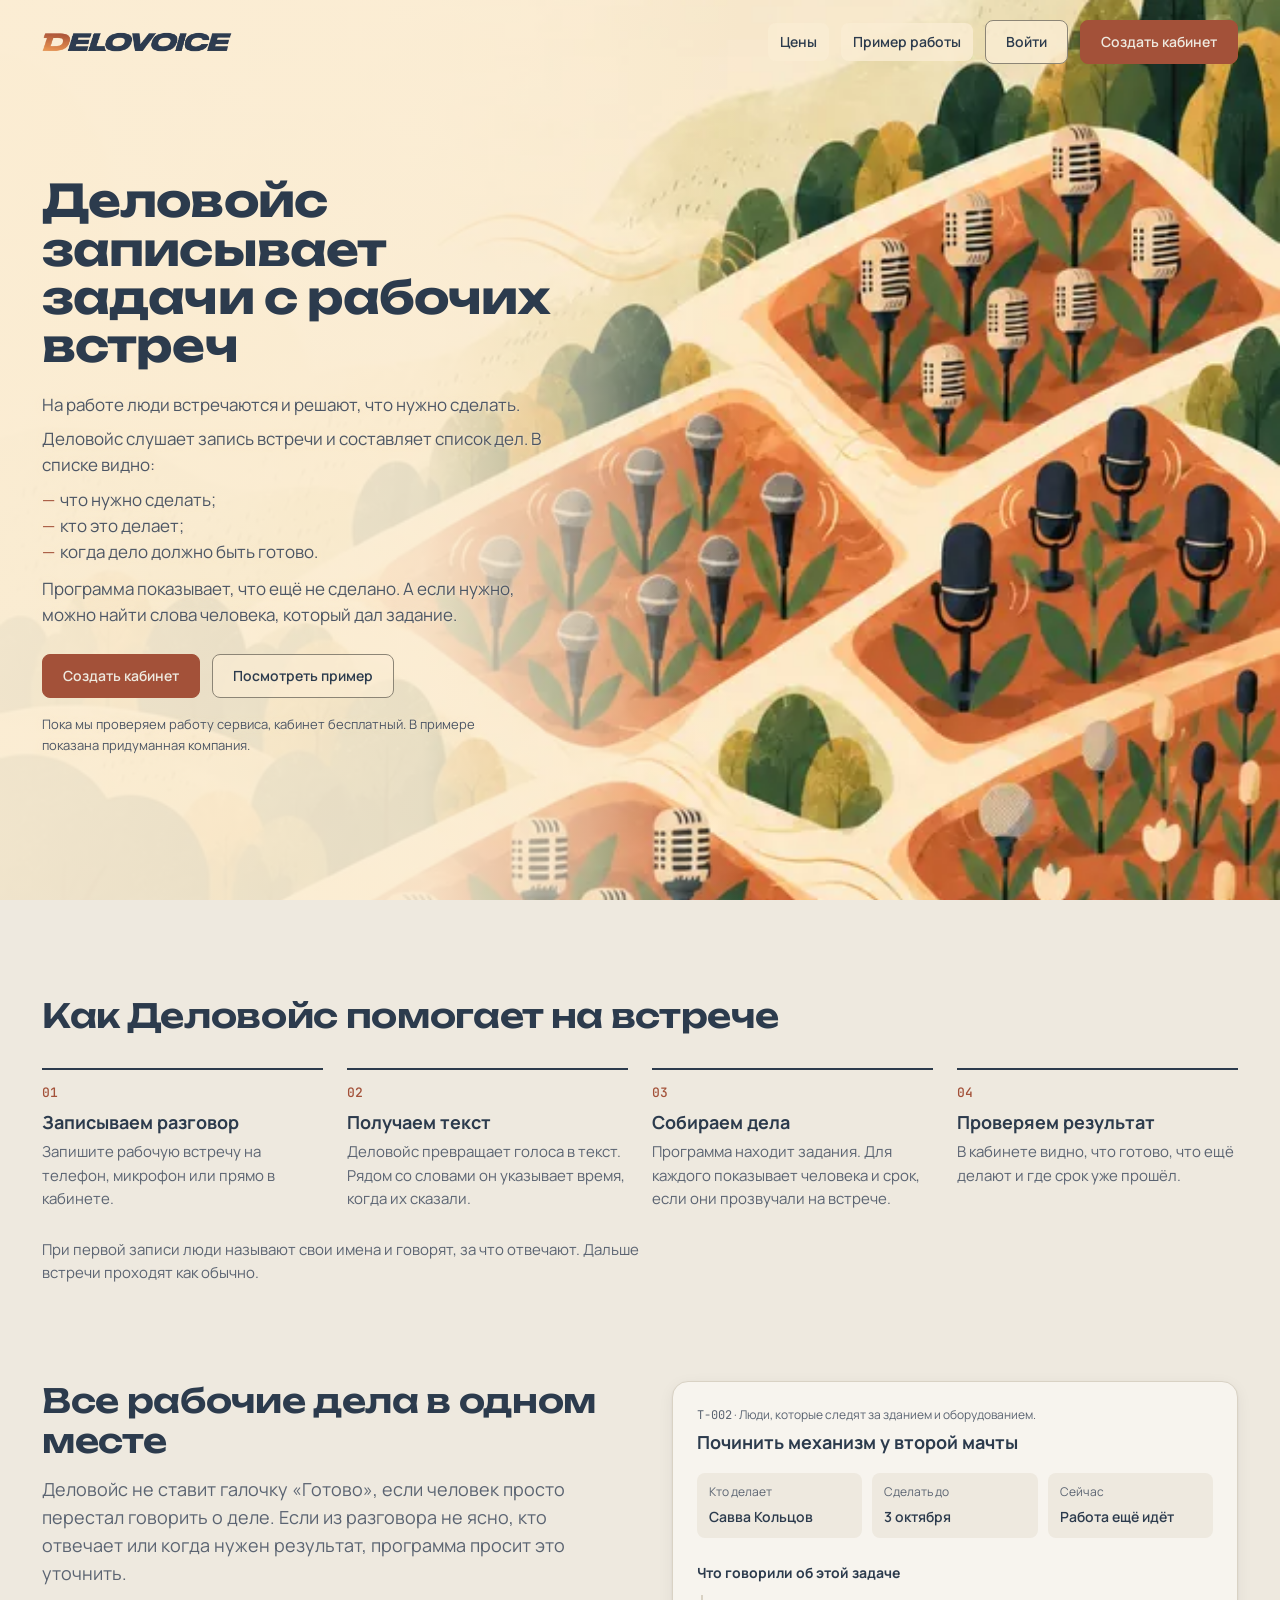
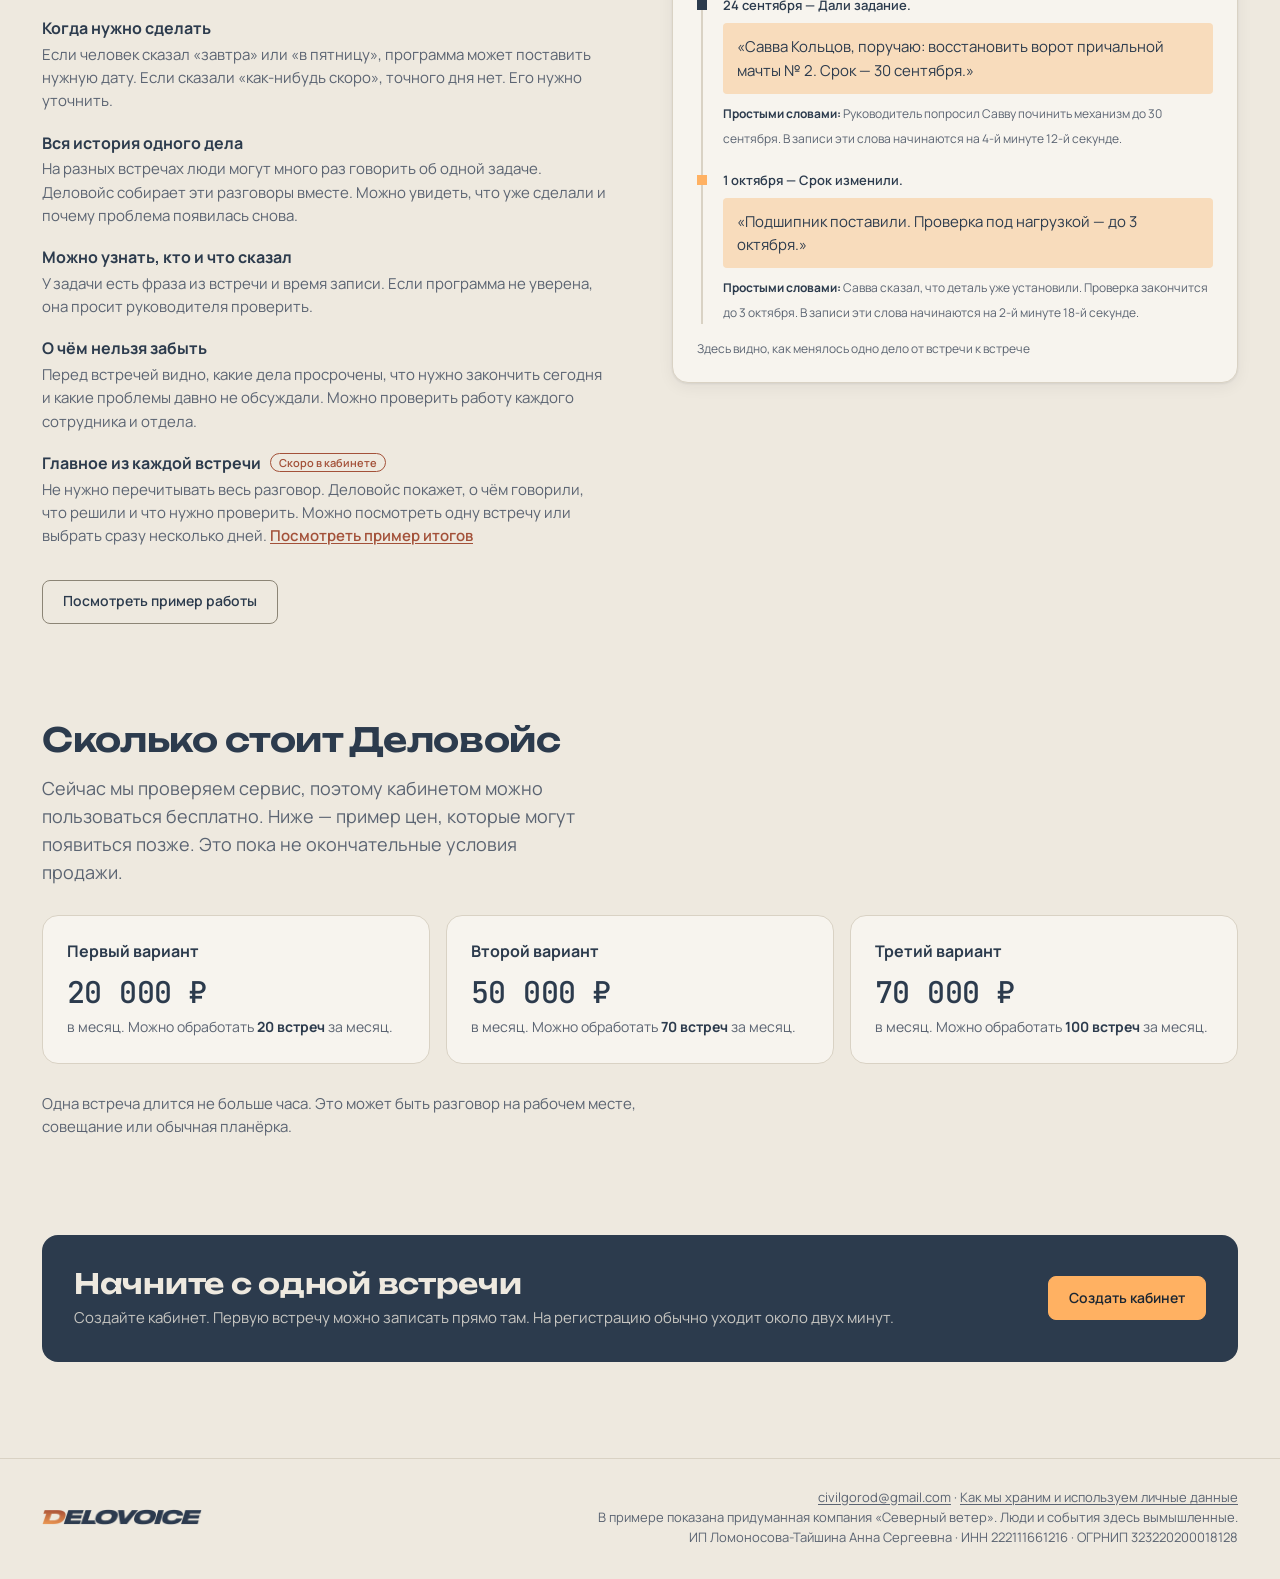
==== commit 7c611d20: "Главная: новый титул — иллюстрация вместо макета кабинета, два формата (широкий и вертикальный для т" ====
--- a/index.html
+++ b/index.html
@@ -12,8 +12,14 @@
 <meta property="og:title" content="Деловойс записывает задачи с рабочих встреч">
 <meta property="og:description" content="Деловойс слушает запись встречи и составляет список дел: что сделать, кто делает и когда дело должно быть готово.">
 <meta property="og:url" content="https://delovoice.ru/">
-<meta name="theme-color" content="#2c3b4d">
+<meta property="og:image" content="https://delovoice.ru/assets/og-cover.jpg">
+<meta property="og:image:width" content="1200">
+<meta property="og:image:height" content="630">
+<meta name="twitter:card" content="summary_large_image">
+<meta name="theme-color" content="#fbedd4">
 <link rel="icon" href="favicon.svg" type="image/svg+xml">
+<link rel="preload" as="image" type="image/webp" imagesrcset="assets/hero-wide-1100.webp 1100w, assets/hero-wide-1672.webp 1672w" imagesizes="100vw" media="(min-width: 901px)">
+<link rel="preload" as="image" type="image/webp" imagesrcset="assets/hero-tall-620.webp 620w, assets/hero-tall-941.webp 941w" imagesizes="100vw" media="(max-width: 900px)">
 <link rel="stylesheet" href="style.css">
 <script type="application/ld+json">{"@context":"https://schema.org","@type":"SoftwareApplication","name":"Деловойс","alternateName":"Delovoice","url":"https://delovoice.ru/","applicationCategory":"BusinessApplication","operatingSystem":"Web","inLanguage":"ru","description":"Деловойс слушает запись рабочей встречи и составляет список дел: что нужно сделать, кто это делает и когда дело должно быть готово."}</script>
 <script>
@@ -35,9 +41,14 @@
 
 <main>
 
-<section class="hero wrap">
+<section class="hero" aria-labelledby="hero-title">
+  <picture class="hero-art">
+    <source media="(max-width: 900px)" type="image/webp" srcset="assets/hero-tall-620.webp 620w, assets/hero-tall-941.webp 941w" sizes="100vw">
+    <source type="image/webp" srcset="assets/hero-wide-1100.webp 1100w, assets/hero-wide-1672.webp 1672w" sizes="100vw">
+    <img src="assets/hero-wide-1672.jpg" alt="" width="1672" height="941" fetchpriority="high">
+  </picture>
   <div class="hero-text">
-    <h1>Деловойс записывает задачи с&nbsp;рабочих встреч</h1>
+    <h1 id="hero-title">Деловойс записывает задачи с&nbsp;рабочих встреч</h1>
     <div class="lead">
       <p>На работе люди встречаются и решают, что нужно сделать.</p>
       <p>Деловойс слушает запись встречи и составляет список дел. В списке видно:</p>
@@ -54,24 +65,6 @@
     </div>
     <p class="note">Пока мы проверяем работу сервиса, кабинет бесплатный. В примере показана придуманная компания.</p>
   </div>
-
-  <a href="demo.html" class="preview" aria-label="Нажмите, чтобы посмотреть, как работает кабинет">
-    <div class="preview-head">
-      <div><b>Компания «Северный ветер»</b><small>Так выглядит пример кабинета руководителя.</small></div>
-    </div>
-    <div class="preview-body">
-      <div class="preview-stats">
-        <div><strong>19</strong><b>Нужно сделать</b><small>Столько дел ещё не закончено.</small></div>
-        <div><strong class="danger">5</strong><b>Срок прошёл</b><small>Эти дела должны были сделать раньше.</small></div>
-        <div><strong>3</strong><b>Нужно уточнить</b><small>Программа не всё поняла. Решение должен принять человек.</small></div>
-      </div>
-      <h3>Какие дела нельзя забыть</h3>
-      <div class="preview-row"><span>Проверить, хорошо ли закреплена кабина дирижабля<small>Отвечает Аглая Ветрова</small></span><span class="chip red">Срок прошёл</span></div>
-      <div class="preview-row"><span>Проверить замки на складах с тросами и другим оборудованием<small>Отвечает Савва Кольцов</small></span><span class="chip red">Срок прошёл</span></div>
-      <div class="preview-row extra"><span>Узнать, привезли ли детали из алюминия<small>Отвечает Тихон Брагин</small></span><span class="chip red">Срок прошёл</span></div>
-      <p class="preview-cap">Нажмите, чтобы посмотреть, как работает кабинет</p>
-    </div>
-  </a>
 </section>
 
 <section class="block wrap" id="how">
--- a/style.css
+++ b/style.css
@@ -48,24 +48,7 @@
 .aside{font-size:15px;color:var(--ink-muted);max-width:640px;margin:28px 0 0}
 .note{font-size:13px;color:var(--ink-muted);margin:16px 0 0}
 
-.hero{display:grid;grid-template-columns:1.1fr 1fr;gap:64px;align-items:center;padding-top:40px;padding-bottom:16px}
-.hero>*{min-width:0}
-.hero h1{margin:0 0 24px;overflow-wrap:break-word;hyphens:auto}
-.hero-actions{display:flex;gap:12px;flex-wrap:wrap;margin-top:32px}
-
-.preview{display:block;background:var(--surface-raised);border:1px solid var(--line);border-radius:16px;box-shadow:var(--shadow);overflow:hidden;transition:border-color .15s}
-.preview:hover{border-color:var(--line-strong)}
-.preview-head{background:var(--ink);color:var(--ink-inverse);padding:20px 24px}
-.preview-head small{display:block;opacity:.75;font-size:13px;margin-top:2px}
-.preview-body{padding:20px 24px 8px}
-.preview-stats{display:grid;grid-template-columns:repeat(3,1fr);gap:10px;margin-bottom:20px}
-.preview-stats>div{background:var(--surface);border-radius:12px;padding:12px 14px}
-.preview-stats strong{display:block;font:500 28px/34px var(--f-mono);letter-spacing:-.02em}
-.preview-stats .danger{color:var(--danger)}
-.preview-stats small{font-size:12px;color:var(--ink-muted)}
-.preview-body h3{font-size:15px;margin:0 0 4px}
-.preview-row{padding:12px 0;border-top:1px solid var(--line);display:flex;justify-content:space-between;align-items:center;gap:14px;font-size:14px;font-weight:600}
-.preview-row small{display:block;font-weight:400;font-size:12px;color:var(--ink-muted);margin-top:2px}
+
 
 .block{padding-top:96px}
 .block h2{margin:0 0 16px}
@@ -111,9 +94,6 @@
 
 .lead p{margin:0 0 10px}.lead p:last-child{margin-bottom:0}
 ul.dash{list-style:none;margin:0 0 10px;padding:0}ul.dash li{padding-left:18px;position:relative}ul.dash li::before{content:"—";position:absolute;left:0;color:var(--action)}
-.preview-stats b{display:block;font-size:13px;font-weight:700;margin-top:2px}
-.preview-stats small{display:block;line-height:1.35;margin-top:2px}
-.preview-cap{font-size:12px;color:var(--ink-muted);margin:4px 0 12px}
 .soon{display:inline-block;font:600 11px/1 var(--f-sans);color:var(--action);border:1px solid var(--action);border-radius:999px;padding:3px 8px;margin-left:6px;vertical-align:2px;white-space:nowrap}
 .text-link{color:var(--action);font-weight:600;text-decoration:underline;text-underline-offset:2px}
 .task-history-title{font-weight:700;font-size:14px;margin:0 0 12px}
@@ -123,7 +103,7 @@
 .price span b{color:var(--ink)}
 @media(max-width:900px){
 .site-nav .nav-link{display:none}
-.hero,.product{grid-template-columns:1fr;gap:40px}
+.product{grid-template-columns:1fr;gap:40px}
 .steps-row{grid-template-columns:1fr 1fr;row-gap:28px}
 }
 @media(max-width:640px){
@@ -131,11 +111,7 @@
 .site-nav{height:68px;padding:0 20px}
 .site-nav .nav-cta{display:none}
 .site-nav .brand img{width:150px}
-.hero{padding-top:20px}
 .lead{font-size:16px}
-.hero-actions .btn{flex:1}
-.preview .extra{display:none}.preview-stats small{display:none}
-.preview-stats strong{font-size:24px;line-height:30px}
 .block{padding-top:64px}
 .steps-row{grid-template-columns:1fr;gap:20px}
 .task-card{padding:18px}
@@ -345,6 +321,17 @@
 .mini{min-height:32px;padding:0 10px;font-size:13px;margin-left:8px}
 .meet-list li{display:flex;align-items:center;justify-content:space-between;gap:10px;flex-wrap:wrap}
 .sum-note{margin-top:12px}
+.sum-kpis{display:grid;grid-template-columns:repeat(6,1fr);gap:8px;margin:18px 0 6px}
+.kpi{background:var(--surface);border-radius:10px;padding:10px 12px}.kpi strong{display:block;font-size:24px;line-height:30px}.kpi span{font-size:12px;color:var(--ink-muted)}.kpi.late strong{color:var(--danger)}
+.chart{display:block;width:100%;height:auto;max-width:680px}
+.ch-grid{stroke:var(--line);stroke-width:1}.ch-base{stroke:var(--line-strong);stroke-width:1}
+.ch-ax{font:400 11px var(--f-sans);fill:var(--ink-muted)}.ch-val{font:500 11px var(--f-mono);fill:var(--ink)}
+.ch-end{font:600 11px var(--f-sans);fill:var(--ink)}.ch-end.late{fill:var(--danger)}
+.ch-legend,.st-legend{display:flex;flex-wrap:wrap;gap:6px 16px;font-size:12px;margin:8px 0}.ch-legend i,.st-legend i{display:inline-block;width:12px;height:8px;border-radius:2px;margin-right:6px}
+.st-bar{display:flex;gap:2px;height:16px;border-radius:4px;overflow:hidden;background:var(--surface)}.st-bar span{display:block;height:100%}
+.sum-table{font-size:13px}.sum-table th{padding:8px 12px}.sum-table td{padding:8px 12px}.late-n{color:var(--danger);font-weight:600}
+.sum-rank{margin:0;padding-left:20px}.sum-rank li{padding:6px 0;border-top:1px dashed var(--line)}.sum-rank li:first-child{border-top:0}.sum-rank span{display:block;font-size:13px;color:var(--ink-muted)}.sum-rank em{color:var(--danger);font-style:normal;font-weight:600}
+@media(max-width:760px){.sum-kpis{grid-template-columns:repeat(3,1fr)}}
 .sum-foot{margin-top:18px;padding-top:12px;border-top:1px solid var(--line);font-size:12px;color:var(--ink-muted)}
 @media(max-width:760px){button,.btn{white-space:normal;text-align:center;line-height:1.25;padding-top:8px;padding-bottom:8px}.intro{flex-direction:column;padding:16px}.date-pair{grid-template-columns:1fr}.summary-doc{padding:20px 18px}.sum-top{flex-direction:column;align-items:flex-start}.summary-doc>h2{font-size:21px}.field{max-width:none}}
 @media print{
@@ -354,7 +341,7 @@
 body.printing .shell{display:block}body.printing .main-shell{margin:0;border-radius:0;background:#fff}body.printing .workspace{padding:0;max-width:none}
 body.printing .summary-doc{border:0;border-radius:0;padding:0;max-width:none}
 body.printing .proof summary{display:none}body.printing .proof>div{margin-top:2px}
-body.printing .sum-list li{break-inside:avoid}body.printing .sum-sec h3{break-after:avoid}body.printing .sum-list a,body.printing .sum-list .mini{display:none}
+body.printing .sum-list li,body.printing .chart,body.printing .sum-kpis,body.printing .sum-table tr{break-inside:avoid}body.printing .table-wrap{overflow:visible}body.printing .sum-sec h3{break-after:avoid}body.printing .sum-list a,body.printing .sum-list .mini{display:none}
 body.printing a{color:inherit;text-decoration:none}body.printing .mini{display:none}
 }
 
@@ -362,3 +349,46 @@
 @media(max-width:1100px){.shell{grid-template-columns:210px 1fr}.sidebar{width:210px}.brand-lg img{width:190px}.workspace{padding:24px}.topbar{padding:0 24px}.metrics{grid-template-columns:repeat(2,1fr)}.grid2{grid-template-columns:1fr}.day{padding:7px}.steps{grid-template-columns:repeat(3,1fr)}.cards{grid-template-columns:1fr 1fr}}
 @media(max-width:760px){.cards{grid-template-columns:1fr}.shell{display:block}.sidebar{display:none;width:280px;max-width:86vw;z-index:5;background:var(--surface)}.shell.menu-open .sidebar{display:flex}.shell.menu-open .scrim{display:block;position:fixed;inset:0;z-index:4;background:rgba(27,38,50,.55)}.menu-close{display:inline-flex}.main-shell{width:auto;margin:0;border-radius:0}.topbar{height:64px;padding:0 16px}.topbar .muted,.topbar-right .username{display:none}.menu-toggle{display:inline-flex;padding:0 12px}.workspace{padding:20px 16px}.page-title{align-items:start;flex-wrap:wrap}.page-title h1{font-size:22px;line-height:28px}.metrics{gap:8px}.metric{padding:14px}.metric strong{font-size:26px;line-height:30px}.banner{padding:20px;align-items:start;flex-direction:column}.calendar-grid{grid-template-columns:repeat(7,minmax(92px,1fr));min-width:644px}.calendar-wrap{overflow:auto}.steps{grid-template-columns:1fr 1fr}.meet-card{flex-direction:column;align-items:start;gap:14px}.detail-meta{grid-template-columns:1fr 1fr}.modal-head,.modal-body{padding:20px}.date-controls{flex-wrap:wrap}.toolbar select{flex:1}.topbar-right{gap:10px}}
 @media(prefers-reduced-motion:reduce){html{scroll-behavior:auto}*{transition:none!important}}
+
+/* ===== титул: иллюстрация и текст ===== */
+:root{--sky:#fbedd4;--sky-tall:#f7e6c6;--edge:clamp(32px,calc((100vw - 1260px) / 2 + 32px),140px)}
+.site-nav{position:absolute;top:0;left:0;right:0;z-index:3;max-width:none;padding:0 var(--edge)}
+.site-nav .btn:not(.primary){background:rgba(251,237,212,.82)}
+.site-nav .nav-link{padding:8px 12px;border-radius:8px;background:rgba(251,237,212,.82)}
+.site-nav nav{gap:12px}
+.hero{position:relative;isolation:isolate;background:var(--sky);min-height:clamp(720px,100vh,1040px);display:flex;align-items:center;
+  padding:112px var(--edge) clamp(56px,9vh,110px);overflow:hidden}
+.hero-art{position:absolute;inset:0;z-index:-2}
+.hero-art img{width:100%;height:100%;object-fit:cover;object-position:0 62%;display:block}
+.hero::before{content:"";position:absolute;inset:0;z-index:-1;pointer-events:none;
+  background:linear-gradient(90deg,rgba(251,237,212,.95) 0,rgba(251,237,212,.9) 33%,rgba(251,237,212,.55) 46%,rgba(251,237,212,0) 58%)}
+.hero-text{position:relative;width:min(580px,41vw)}
+@media(min-width:1600px){.hero-text{width:min(660px,36vw)}}
+.hero h1{margin:0 0 22px;font-size:clamp(32px,3.5vw,54px);line-height:1.08;overflow-wrap:break-word;hyphens:auto}
+.hero .lead{font-size:17px;line-height:1.55;color:#4d5664;max-width:none}
+.hero .lead p{margin-bottom:8px}
+.hero-actions{display:flex;gap:12px;flex-wrap:wrap;margin-top:26px}
+.hero .btn:not(.primary){background:rgba(251,237,212,.7);border-color:#8c8576}
+.hero .btn:not(.primary):hover{background:#f3dfbf}
+.hero .note{color:#4d5664;max-width:480px}
+.hero .lead,.hero .note{text-shadow:0 0 8px rgba(251,237,212,.9),0 0 2px rgba(251,237,212,.9)}
+
+/* телефон и планшет: текст сверху на небе, рисунок под ним */
+@media(max-width:900px){
+.hero{flex-direction:column;align-items:stretch;min-height:0;padding:96px 0 0;background:var(--sky-tall)}
+.hero::before{display:none}
+.hero-text{order:1;width:auto;padding:0 var(--edge);z-index:1}
+.hero-art{order:2;position:relative;inset:auto;z-index:0;margin-top:calc(-100vw * 1672 / 941 * .27);
+  -webkit-mask-image:linear-gradient(180deg,transparent 0,#000 16%);mask-image:linear-gradient(180deg,transparent 0,#000 16%)}
+.hero-art img{height:auto;object-fit:fill}
+.hero h1{font-size:clamp(30px,6.4vw,44px)}
+.hero-text{max-width:680px}
+}
+@media(min-width:641px) and (max-width:900px){.hero-art{margin-top:calc(-100vw * 1672 / 941 * .32)}}
+@media(max-width:640px){
+.site-nav{padding:0 20px}
+.hero{padding-top:84px}
+.hero-text{padding:0 20px}
+.hero .lead{font-size:16px}
+.hero-actions .btn{flex:1}
+}
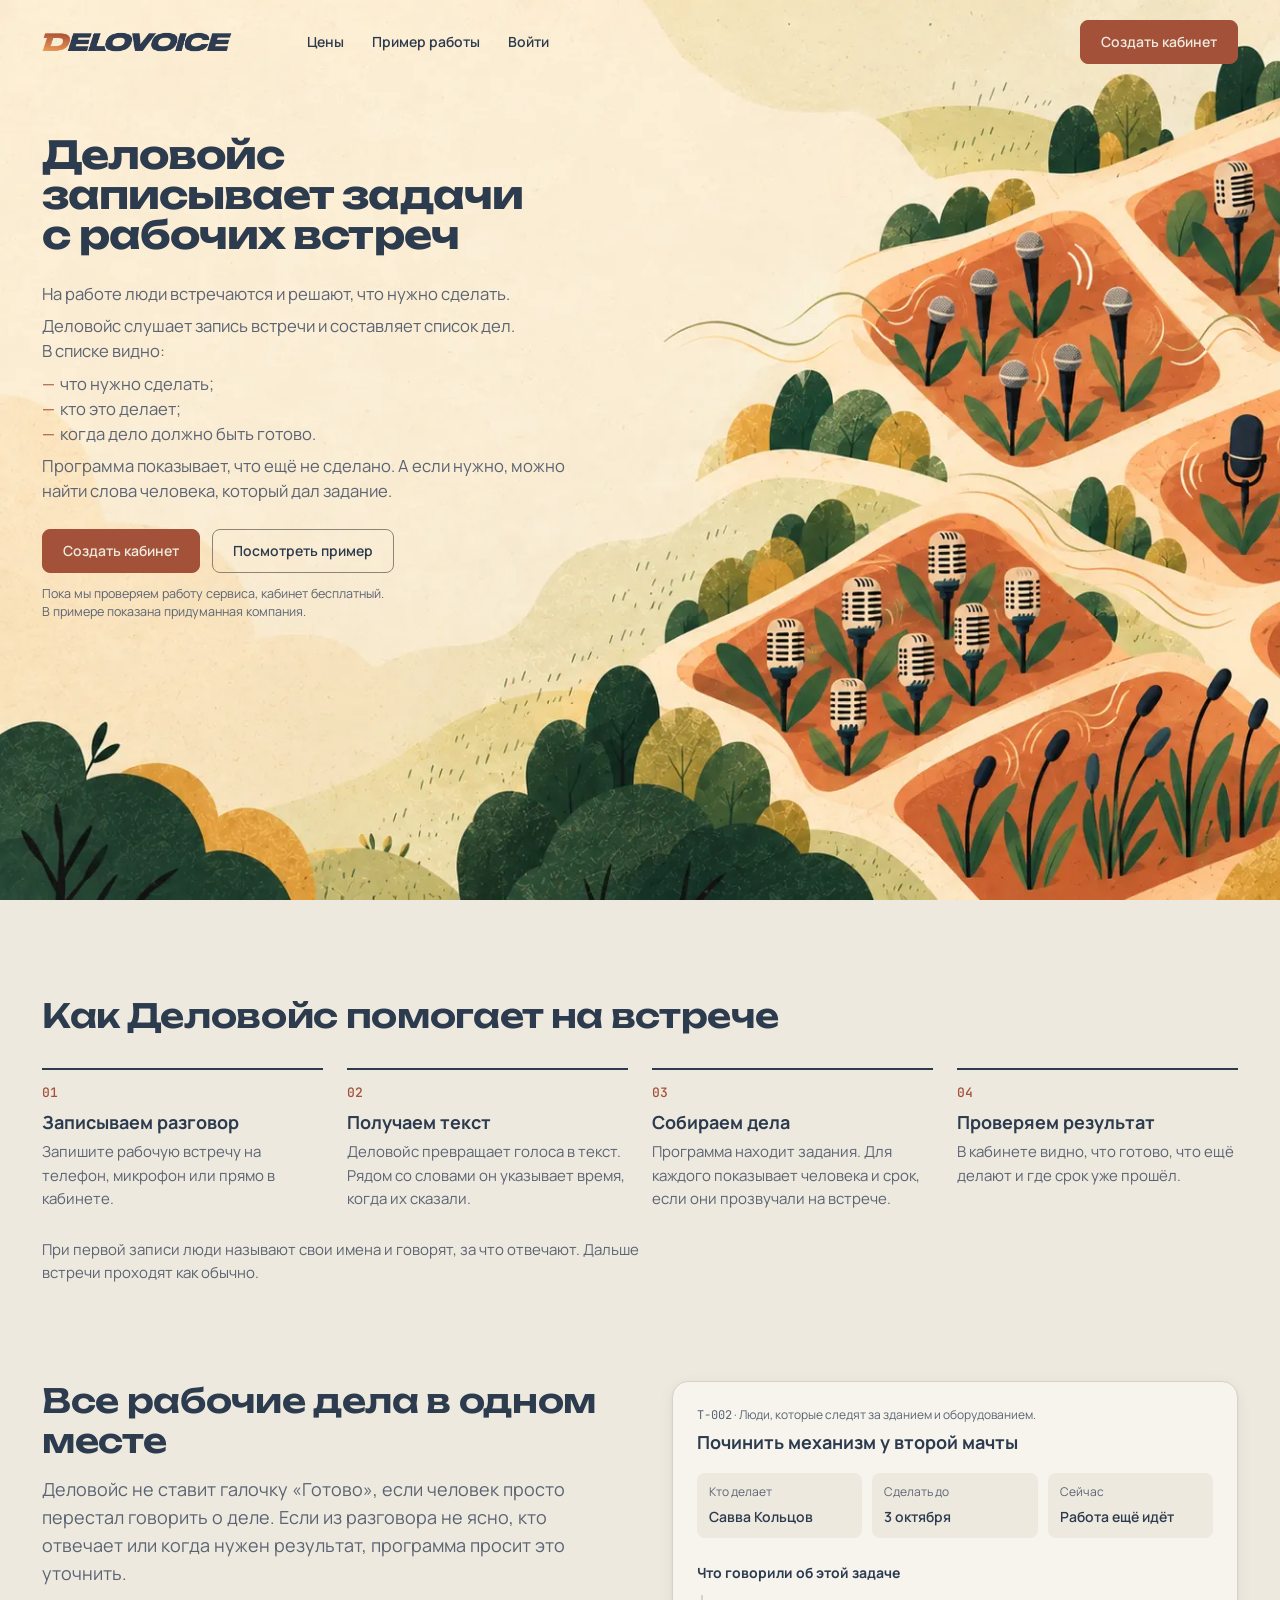
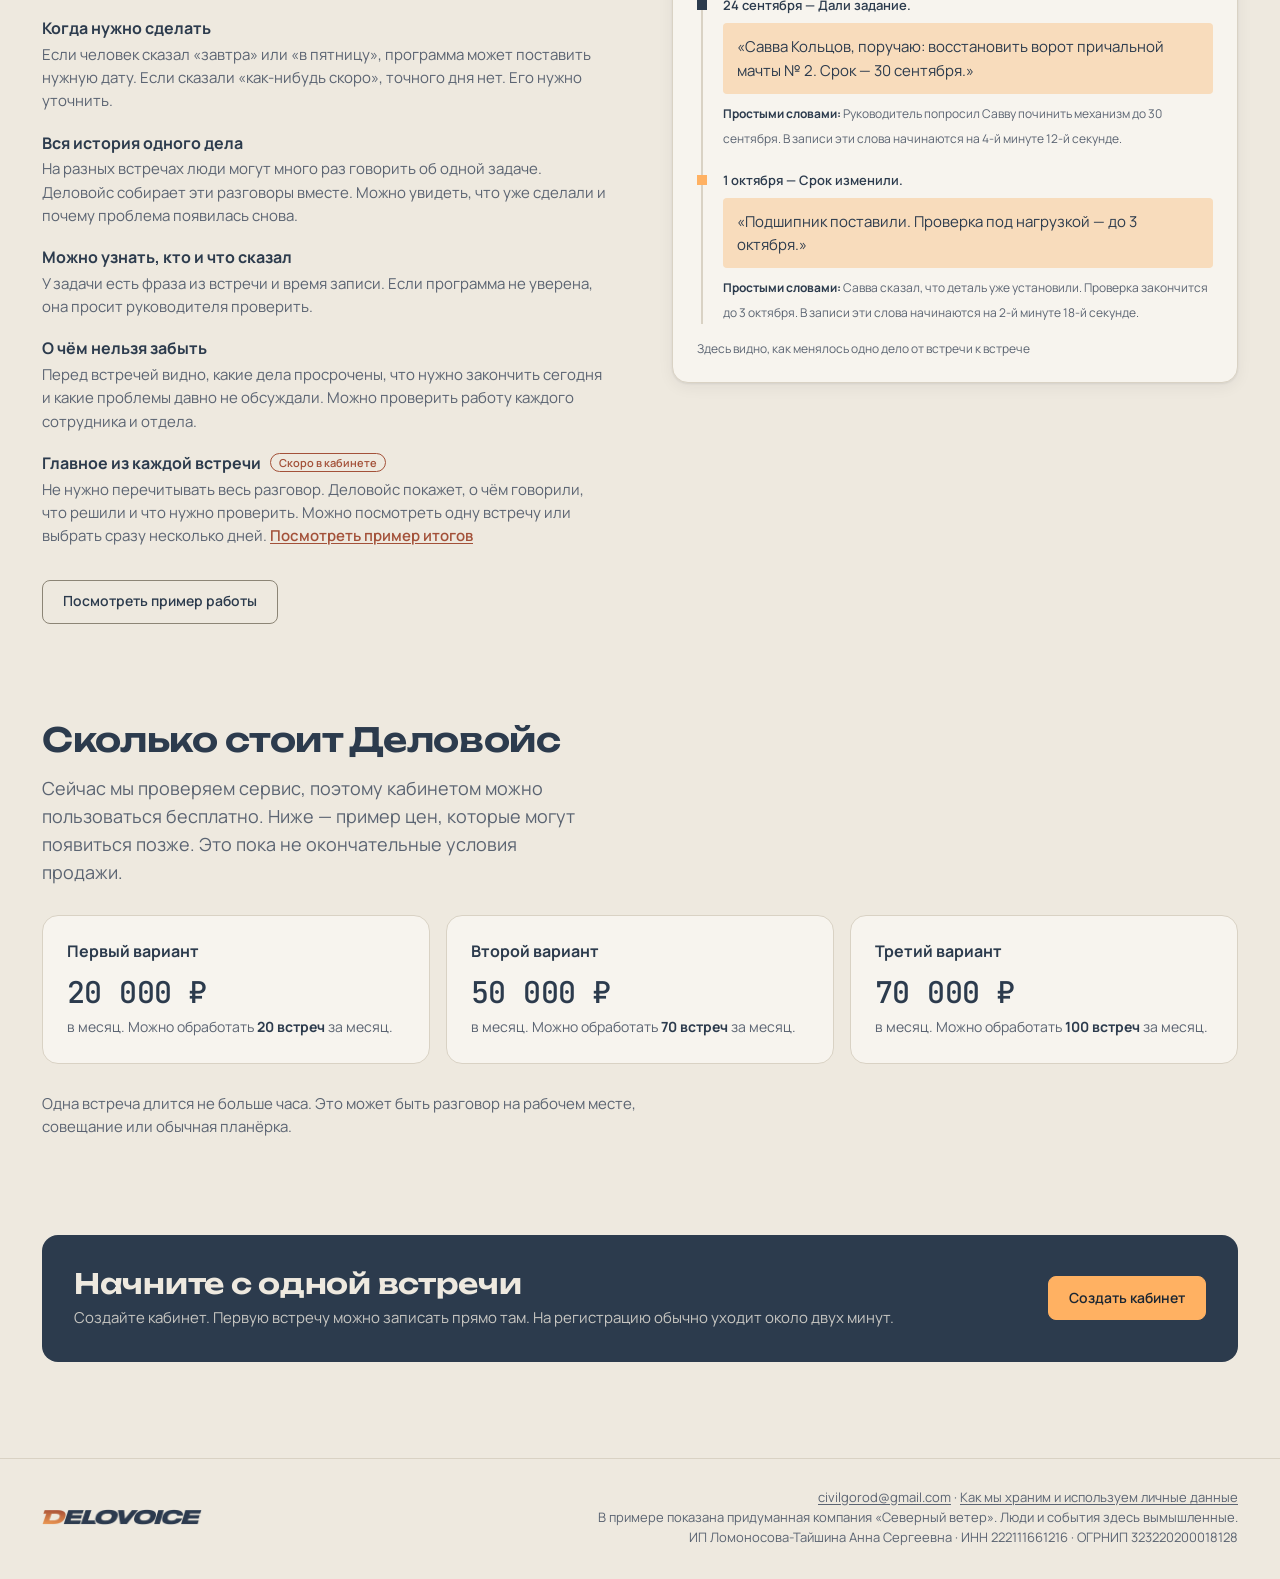
==== commit 7084232b: "Титул: без подложек под текстом — колонка и кегль по свободному небу картинки, строки заголовка зада" ====
--- a/index.html
+++ b/index.html
@@ -48,22 +48,22 @@
     <img src="assets/hero-wide-1672.jpg" alt="" width="1672" height="941" fetchpriority="high">
   </picture>
   <div class="hero-text">
-    <h1 id="hero-title">Деловойс записывает задачи с&nbsp;рабочих встреч</h1>
+    <h1 id="hero-title"><span>Деловойс</span> <span>записывает задачи</span> <span>с&nbsp;рабочих встреч</span></h1>
     <div class="lead">
-      <p>На работе люди встречаются и решают, что нужно сделать.</p>
-      <p>Деловойс слушает запись встречи и составляет список дел. В списке видно:</p>
+      <p>На работе люди встречаются и&nbsp;решают, что нужно сделать.</p>
+      <p>Деловойс слушает запись встречи и&nbsp;составляет список дел. В&nbsp;списке видно:</p>
       <ul class="dash">
         <li>что нужно сделать;</li>
         <li>кто это делает;</li>
         <li>когда дело должно быть готово.</li>
       </ul>
-      <p>Программа показывает, что ещё не сделано. А если нужно, можно найти слова человека, который дал задание.</p>
+      <p>Программа показывает, что ещё не сделано. А&nbsp;если нужно, можно найти слова человека, который дал задание.</p>
     </div>
     <div class="hero-actions">
       <a href="https://app.delovoice.ru/" class="btn primary">Создать кабинет</a>
       <a href="demo.html" class="btn">Посмотреть пример</a>
     </div>
-    <p class="note">Пока мы проверяем работу сервиса, кабинет бесплатный. В примере показана придуманная компания.</p>
+    <p class="note">Пока мы проверяем работу сервиса, кабинет бесплатный. В&nbsp;примере показана придуманная компания.</p>
   </div>
 </section>
 
--- a/style.css
+++ b/style.css
@@ -350,45 +350,50 @@
 @media(max-width:760px){.cards{grid-template-columns:1fr}.shell{display:block}.sidebar{display:none;width:280px;max-width:86vw;z-index:5;background:var(--surface)}.shell.menu-open .sidebar{display:flex}.shell.menu-open .scrim{display:block;position:fixed;inset:0;z-index:4;background:rgba(27,38,50,.55)}.menu-close{display:inline-flex}.main-shell{width:auto;margin:0;border-radius:0}.topbar{height:64px;padding:0 16px}.topbar .muted,.topbar-right .username{display:none}.menu-toggle{display:inline-flex;padding:0 12px}.workspace{padding:20px 16px}.page-title{align-items:start;flex-wrap:wrap}.page-title h1{font-size:22px;line-height:28px}.metrics{gap:8px}.metric{padding:14px}.metric strong{font-size:26px;line-height:30px}.banner{padding:20px;align-items:start;flex-direction:column}.calendar-grid{grid-template-columns:repeat(7,minmax(92px,1fr));min-width:644px}.calendar-wrap{overflow:auto}.steps{grid-template-columns:1fr 1fr}.meet-card{flex-direction:column;align-items:start;gap:14px}.detail-meta{grid-template-columns:1fr 1fr}.modal-head,.modal-body{padding:20px}.date-controls{flex-wrap:wrap}.toolbar select{flex:1}.topbar-right{gap:10px}}
 @media(prefers-reduced-motion:reduce){html{scroll-behavior:auto}*{transition:none!important}}
 
-/* ===== титул: иллюстрация и текст ===== */
-:root{--sky:#fbedd4;--sky-tall:#f7e6c6;--edge:clamp(32px,calc((100vw - 1260px) / 2 + 32px),140px)}
+/* ===== титул: иллюстрация и текст =====
+   Широкая картинка: свободное небо — левые ~42% ширины и верхние ~72% высоты.
+   Текст укладывается в этот прямоугольник вёрсткой: ширина колонки считается от размера картинки,
+   кегль — от ширины и высоты экрана, строки заголовка заданы. Подложек под текстом нет. */
+:root{--sky:#fbedd4;--sky-tall:#f6e5c3;--edge:clamp(32px,calc((100vw - 1260px) / 2 + 32px),140px);
+  --hero-h:clamp(720px,100vh,1040px);--art-w:max(100vw,calc(var(--hero-h) * 1.777))}
 .site-nav{position:absolute;top:0;left:0;right:0;z-index:3;max-width:none;padding:0 var(--edge)}
-.site-nav .btn:not(.primary){background:rgba(251,237,212,.82)}
-.site-nav .nav-link{padding:8px 12px;border-radius:8px;background:rgba(251,237,212,.82)}
-.site-nav nav{gap:12px}
-.hero{position:relative;isolation:isolate;background:var(--sky);min-height:clamp(720px,100vh,1040px);display:flex;align-items:center;
-  padding:112px var(--edge) clamp(56px,9vh,110px);overflow:hidden}
-.hero-art{position:absolute;inset:0;z-index:-2}
+
+.hero{position:relative;isolation:isolate;background:var(--sky);min-height:var(--hero-h);display:flex;align-items:flex-start;
+  padding:clamp(112px,15vh,168px) var(--edge) clamp(230px,30vh,320px);overflow:hidden}
+.hero-art{position:absolute;inset:0;z-index:-1}
 .hero-art img{width:100%;height:100%;object-fit:cover;object-position:0 62%;display:block}
-.hero::before{content:"";position:absolute;inset:0;z-index:-1;pointer-events:none;
-  background:linear-gradient(90deg,rgba(251,237,212,.95) 0,rgba(251,237,212,.9) 33%,rgba(251,237,212,.55) 46%,rgba(251,237,212,0) 58%)}
-.hero-text{position:relative;width:min(580px,41vw)}
-@media(min-width:1600px){.hero-text{width:min(660px,36vw)}}
-.hero h1{margin:0 0 22px;font-size:clamp(32px,3.5vw,54px);line-height:1.08;overflow-wrap:break-word;hyphens:auto}
-.hero .lead{font-size:17px;line-height:1.55;color:#4d5664;max-width:none}
-.hero .lead p{margin-bottom:8px}
-.hero-actions{display:flex;gap:12px;flex-wrap:wrap;margin-top:26px}
-.hero .btn:not(.primary){background:rgba(251,237,212,.7);border-color:#8c8576}
-.hero .btn:not(.primary):hover{background:#f3dfbf}
-.hero .note{color:#4d5664;max-width:480px}
-.hero .lead,.hero .note{text-shadow:0 0 8px rgba(251,237,212,.9),0 0 2px rgba(251,237,212,.9)}
+.hero-text{position:relative;width:min(560px,calc(var(--art-w) * .42 - var(--edge) - 28px))}
+.hero h1{margin:0 0 clamp(20px,3vh,30px);font-size:min(3vw,5.2vh,48px);line-height:1.04;letter-spacing:-.025em}
+.hero h1 span{display:block;white-space:nowrap}
+.hero .lead{font-size:clamp(15px,1.85vh,17px);line-height:1.5;color:var(--ink-muted);max-width:none;text-wrap:pretty}
+.hero .lead p{margin-bottom:.45em}
+.hero ul.dash{margin:0 0 .45em}
+.hero-actions{display:flex;gap:12px;flex-wrap:wrap;margin-top:clamp(18px,2.8vh,28px)}
+.hero .note{font-size:12.5px;line-height:1.45;margin-top:12px;max-width:44ch;text-wrap:pretty}
+
+/* меню: на широком экране ссылки рядом с логотипом, на небе; справа только главная кнопка */
+@media(min-width:901px){
+.site-nav{justify-content:flex-start}
+.site-nav nav{flex:1;margin-left:clamp(32px,4vw,64px);gap:28px}
+.site-nav nav .btn:not(.primary){border:0;padding:0;min-height:0;background:none;font-size:14px}
+.site-nav nav .btn:not(.primary):hover{background:none;color:var(--action)}
+.site-nav .nav-cta{margin-left:auto}
+}
 
 /* телефон и планшет: текст сверху на небе, рисунок под ним */
 @media(max-width:900px){
 .hero{flex-direction:column;align-items:stretch;min-height:0;padding:96px 0 0;background:var(--sky-tall)}
-.hero::before{display:none}
-.hero-text{order:1;width:auto;padding:0 var(--edge);z-index:1}
+.hero-text{order:1;width:auto;max-width:680px;padding:0 var(--edge);z-index:1}
 .hero-art{order:2;position:relative;inset:auto;z-index:0;margin-top:calc(-100vw * 1672 / 941 * .27);
-  -webkit-mask-image:linear-gradient(180deg,transparent 0,#000 16%);mask-image:linear-gradient(180deg,transparent 0,#000 16%)}
+  -webkit-mask-image:linear-gradient(180deg,transparent 0,#000 18%);mask-image:linear-gradient(180deg,transparent 0,#000 18%)}
 .hero-art img{height:auto;object-fit:fill}
-.hero h1{font-size:clamp(30px,6.4vw,44px)}
-.hero-text{max-width:680px}
+.hero h1{font-size:min(6.9vw,44px);line-height:1.08}
+.hero .lead{font-size:16px}
 }
 @media(min-width:641px) and (max-width:900px){.hero-art{margin-top:calc(-100vw * 1672 / 941 * .32)}}
 @media(max-width:640px){
 .site-nav{padding:0 20px}
 .hero{padding-top:84px}
 .hero-text{padding:0 20px}
-.hero .lead{font-size:16px}
-.hero-actions .btn{flex:1}
-}
+.hero-actions .btn{flex:1;padding:0 12px}
+}
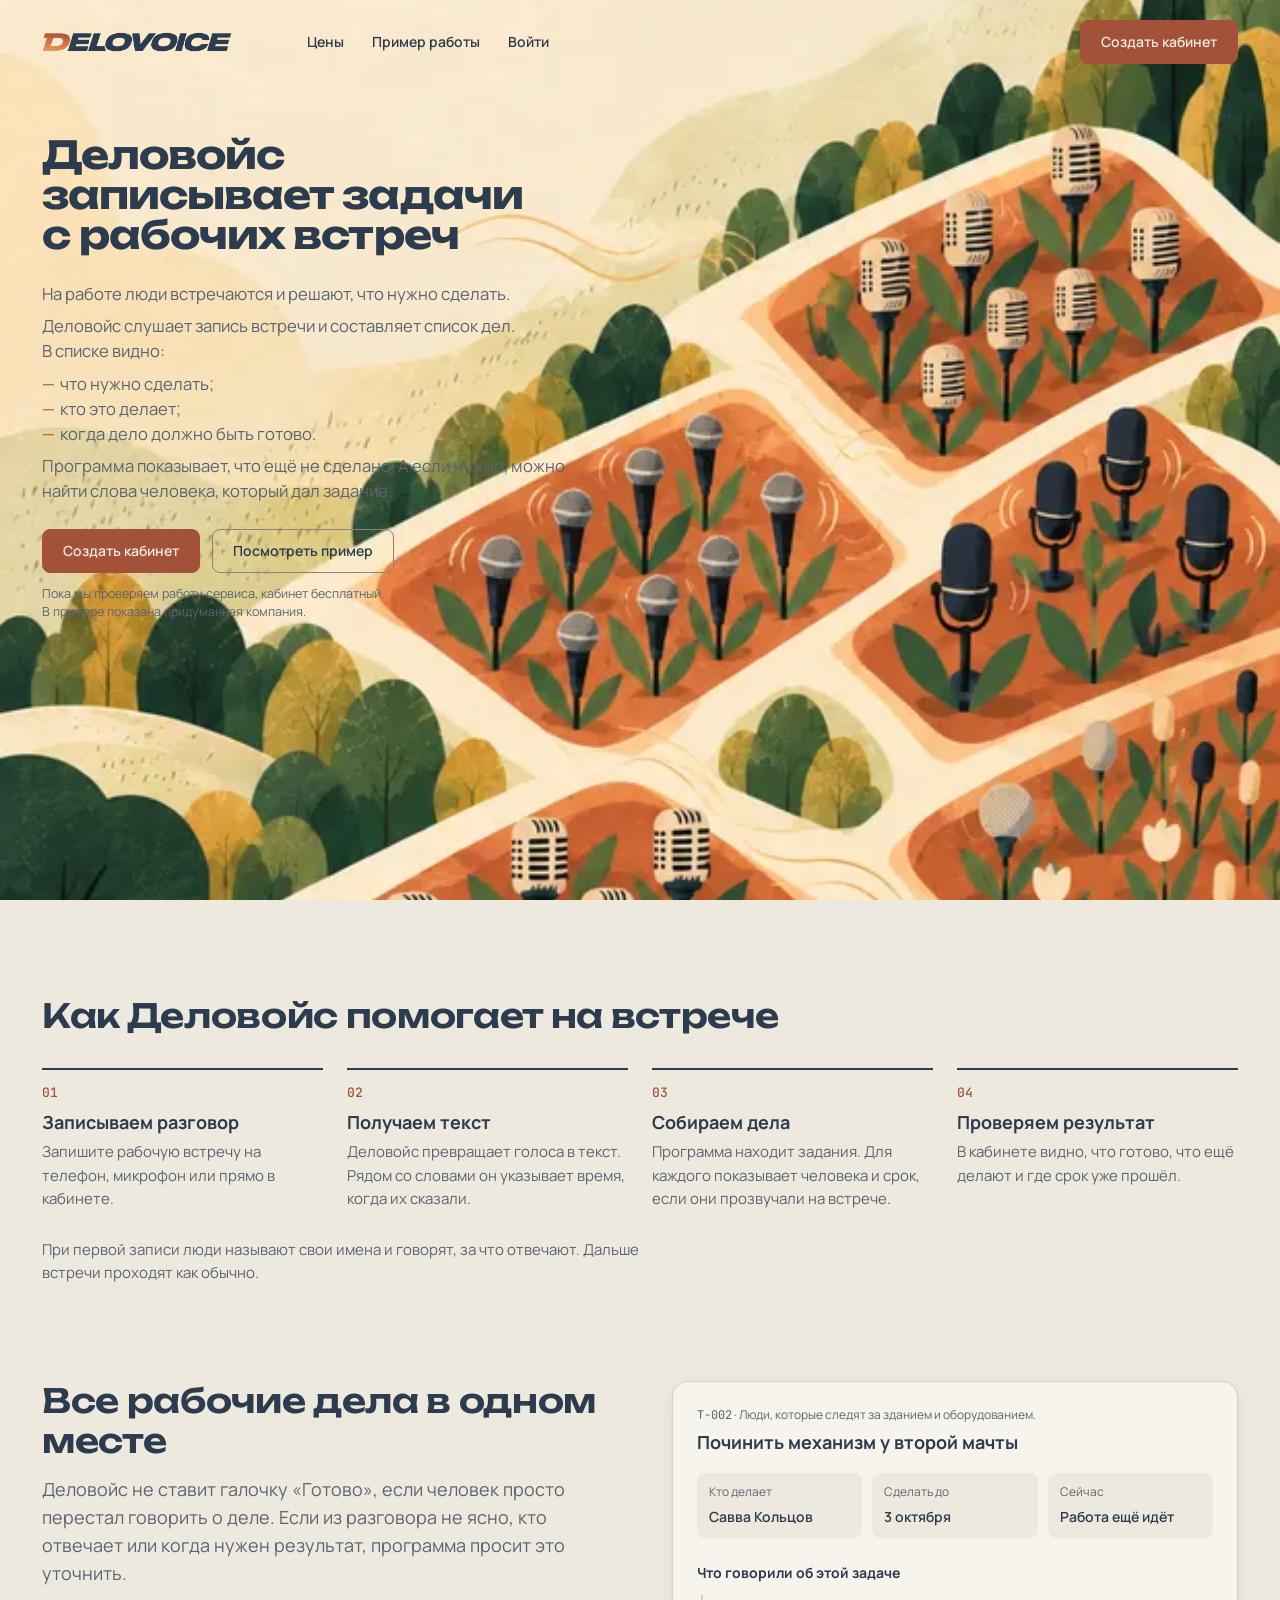
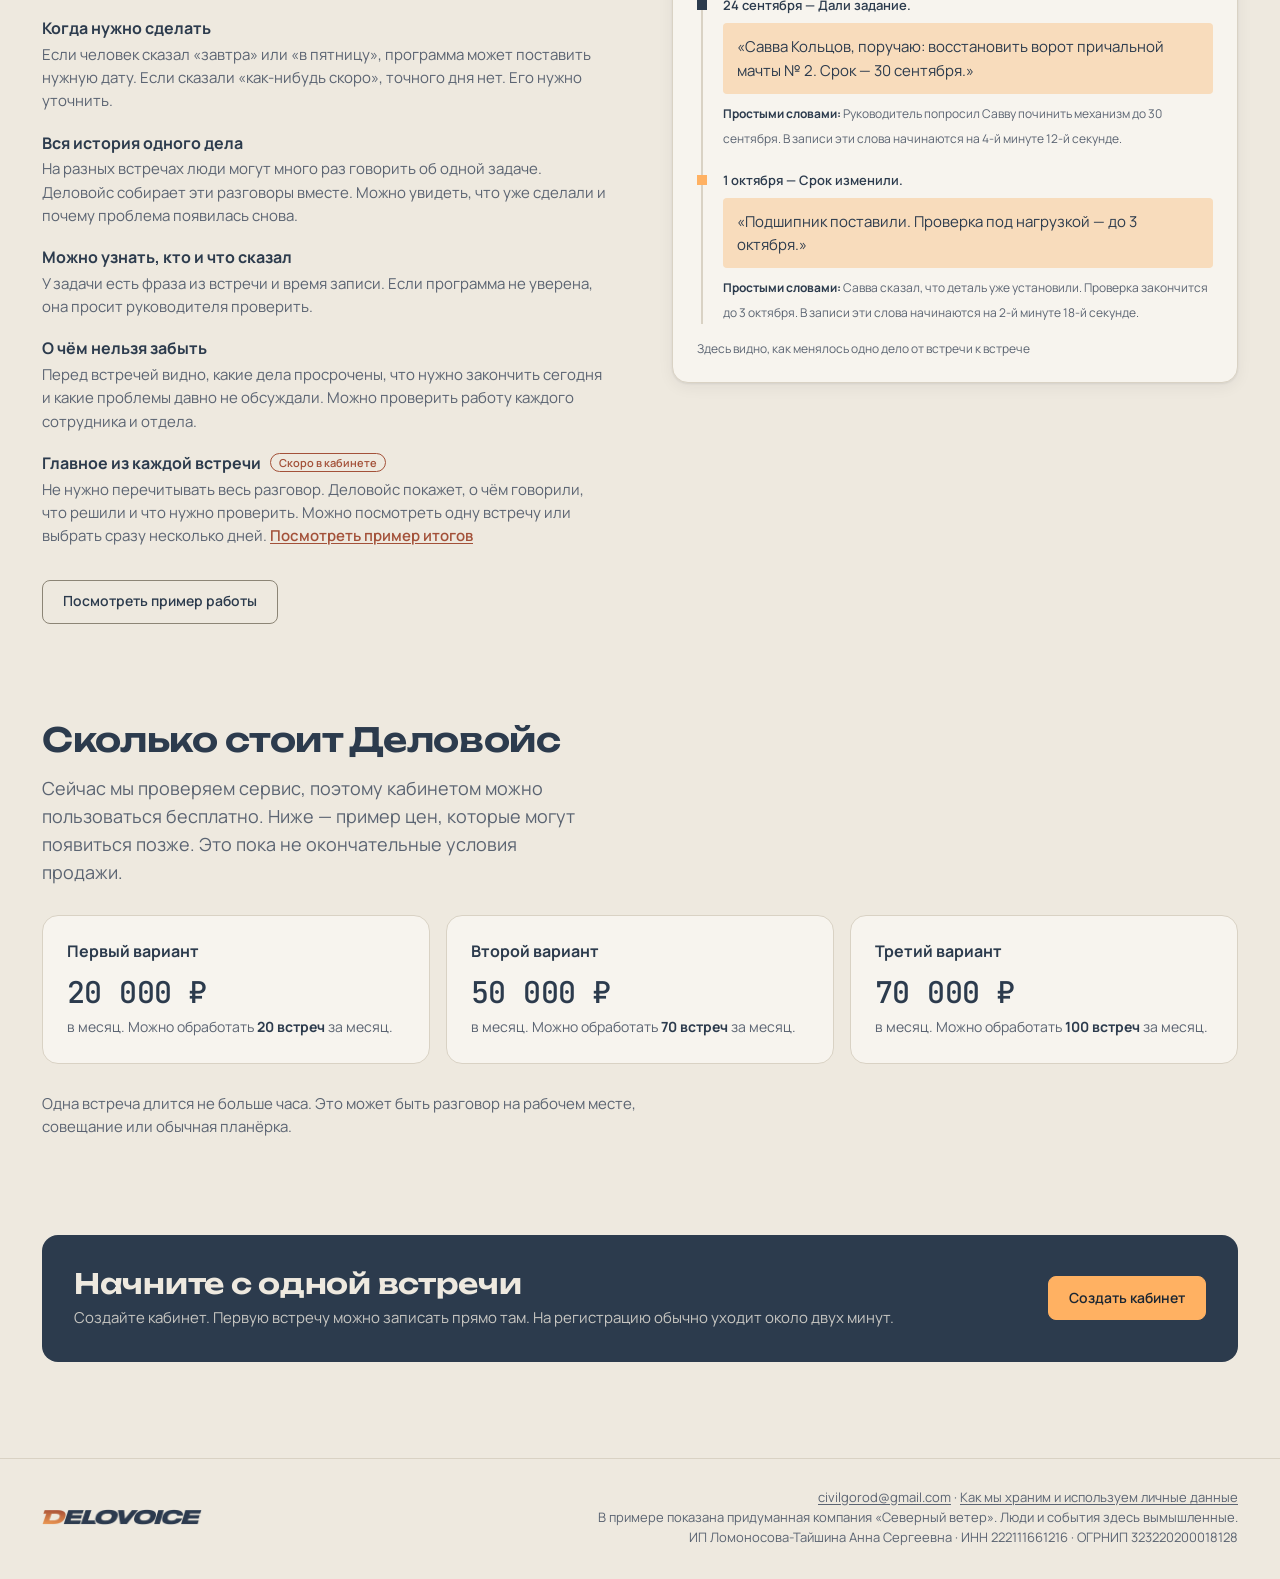
==== commit 77ca0f3a: "Превью ссылок: картинка с полями микрофонов для Telegram, WhatsApp, ВКонтакте, X и других — на всех " ====
--- a/index.html
+++ b/index.html
@@ -12,10 +12,22 @@
 <meta property="og:title" content="Деловойс записывает задачи с рабочих встреч">
 <meta property="og:description" content="Деловойс слушает запись встречи и составляет список дел: что сделать, кто делает и когда дело должно быть готово.">
 <meta property="og:url" content="https://delovoice.ru/">
-<meta property="og:image" content="https://delovoice.ru/assets/og-cover.jpg">
+<meta property="og:image" content="https://delovoice.ru/assets/share-1200x630.jpg">
+<meta property="og:image:secure_url" content="https://delovoice.ru/assets/share-1200x630.jpg">
+<meta property="og:image:type" content="image/jpeg">
 <meta property="og:image:width" content="1200">
 <meta property="og:image:height" content="630">
+<meta property="og:image:alt" content="Поля с микрофонами вместо цветов и человек на тропинке между ними">
+<meta property="og:image" content="https://delovoice.ru/assets/share-square-800.jpg">
+<meta property="og:image:width" content="800">
+<meta property="og:image:height" content="800">
+<meta property="vk:image" content="https://delovoice.ru/assets/share-vk-1074x480.jpg">
 <meta name="twitter:card" content="summary_large_image">
+<meta name="twitter:title" content="Деловойс записывает задачи с рабочих встреч">
+<meta name="twitter:description" content="Деловойс слушает запись встречи и составляет список дел: что сделать, кто делает и когда дело должно быть готово.">
+<meta name="twitter:image" content="https://delovoice.ru/assets/share-1200x600.jpg">
+<meta name="twitter:image:alt" content="Поля с микрофонами вместо цветов и человек на тропинке между ними">
+<link rel="image_src" href="https://delovoice.ru/assets/share-1200x630.jpg">
 <meta name="theme-color" content="#fbedd4">
 <link rel="icon" href="favicon.svg" type="image/svg+xml">
 <link rel="preload" as="image" type="image/webp" imagesrcset="assets/hero-wide-1100.webp 1100w, assets/hero-wide-1672.webp 1672w" imagesizes="100vw" media="(min-width: 901px)">
